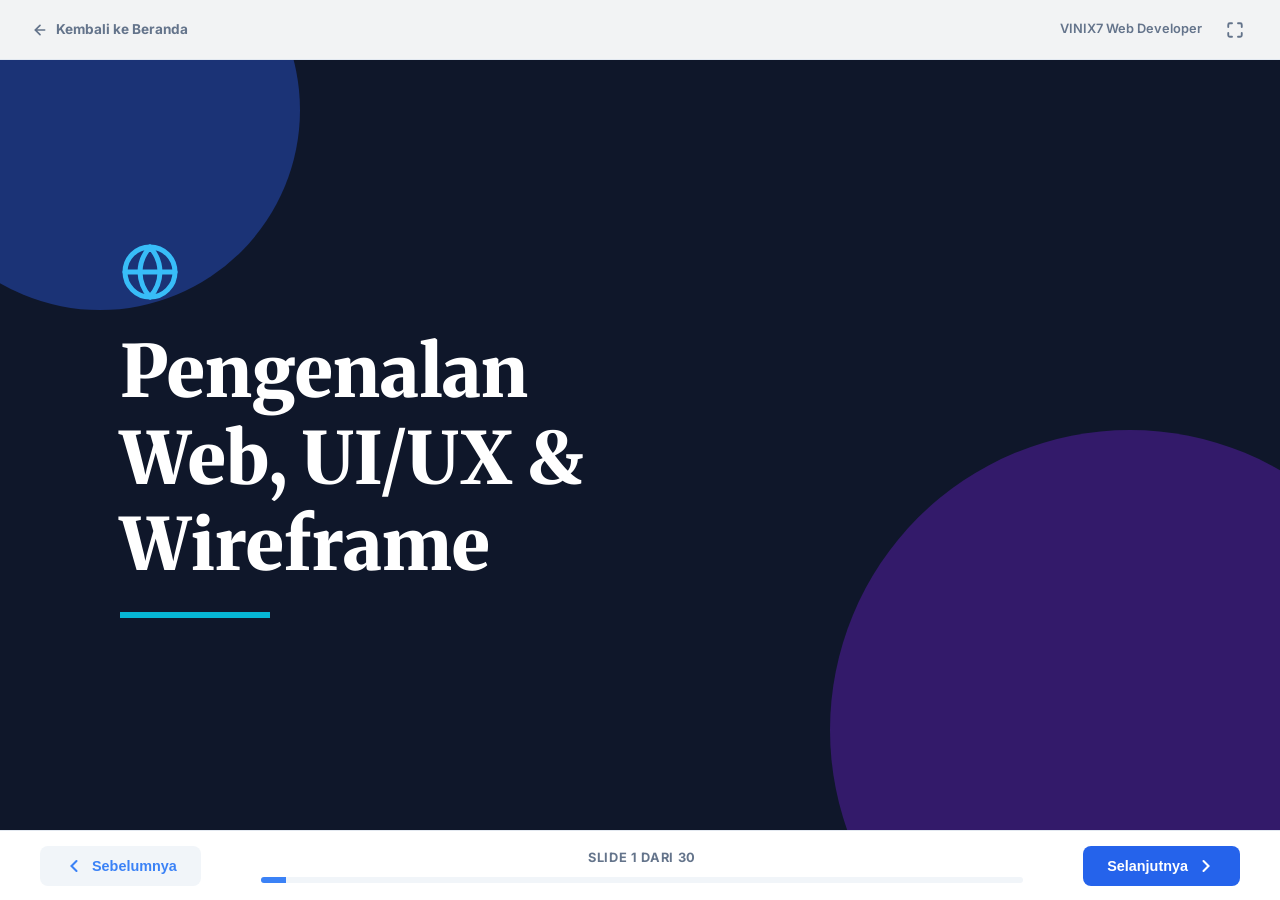
==== materi/pengenalan-web/index.html @ 31366195 "feat: add pengenalan web & ui/ux slides and update ucd styles" ====
<!DOCTYPE html>
<html lang="id">

<head>
  <meta charset="UTF-8" />
  <meta name="viewport" content="width=device-width, initial-scale=1.0" />
  <title>Pengenalan Web, UI/UX & Wireframe | VINIX7</title>
  <link rel="stylesheet" href="../../style.css" />
  <link href="https://fonts.googleapis.com/css2?family=Merriweather:wght@700;900&family=Inter:wght@400;500;600;700&display=swap" rel="stylesheet">
  <style>
    /* ── Slide Viewer Global Reset ── */
    body {
      margin: 0;
      padding: 0;
      overflow: hidden;
      background: #0f172a;
      font-family: 'Inter', sans-serif;
    }

    .slide-viewer {
      display: flex;
      flex-direction: column;
      height: 100vh;
      width: 100vw;
      position: fixed;
      top: 0;
      left: 0;
      z-index: 1000;
      background: #0f172a;
    }

    /* ── Navbar over Slide (Optional) ── */
    .slide-navbar {
      height: 60px;
      display: flex;
      align-items: center;
      padding: 0 32px;
      background: rgba(255, 255, 255, 0.95);
      backdrop-filter: blur(10px);
      border-bottom: 1px solid #e2e8f0;
      justify-content: space-between;
      z-index: 1001;
    }

    .slide-navbar a {
      text-decoration: none;
      font-size: 0.85rem;
      font-weight: 700;
      color: #64748b;
      display: flex;
      align-items: center;
      gap: 8px;
    }

    .slide-navbar a:hover {
      color: #2563eb;
    }

    /* ── Slide Container ── */
    .slide-container {
      flex: 1;
      position: relative;
      overflow: hidden;
      background: #ffffff;
      display: flex;
      align-items: center;
      justify-content: center;
    }

    /* ── Slide Element ── */
    .slide {
      position: absolute;
      top: 0;
      left: 0;
      right: 0;
      bottom: 0;
      width: 100%;
      height: 100%;
      background: #ffffff;
      padding: 60px 80px;
      opacity: 0;
      visibility: hidden;
      transform: translateX(50px);
      transition: all 0.5s cubic-bezier(0.25, 1, 0.5, 1);
      display: flex;
      flex-direction: column;
      justify-content: flex-start;
      overflow-y: auto;
      box-sizing: border-box;
    }

    .slide.active {
      opacity: 1;
      visibility: visible;
      transform: translateX(0);
      z-index: 10;
    }

    /* ── Customizing Scrollbar inside slides ── */
    .slide::-webkit-scrollbar {
      width: 8px;
    }
    .slide::-webkit-scrollbar-track {
      background: transparent;
    }
    .slide::-webkit-scrollbar-thumb {
      background: #cbd5e1;
      border-radius: 99px;
    }

    /* ── Special Slide Types (Cover & Section) ── */
    .slide.cover-slide, .slide.section-slide {
      background: #0f172a; /* Dark navy */
      color: white;
      justify-content: center;
      align-items: center;
      text-align: center;
      overflow: hidden;
    }

    /* Decorative Circles */
    .slide.cover-slide::before, .slide.section-slide::before {
      content: '';
      position: absolute;
      top: -150px;
      left: -100px;
      width: 400px;
      height: 400px;
      background: #1e3a8a;
      border-radius: 50%;
      opacity: 0.8;
      z-index: 0;
    }
    
    .slide.cover-slide::after, .slide.section-slide::after {
      content: '';
      position: absolute;
      bottom: -200px;
      right: -150px;
      width: 600px;
      height: 600px;
      background: #4c1d95;
      border-radius: 50%;
      opacity: 0.6;
      z-index: 0;
    }

    .slide.cover-slide > *, .slide.section-slide > * {
      z-index: 1;
      position: relative;
    }

    /* Typography for Cover */
    .slide.cover-slide h1, .slide.section-slide h2 {
      font-family: 'Merriweather', serif;
      font-size: 4.5rem;
      font-weight: 900;
      margin-bottom: 24px;
      color: white;
      line-height: 1.2;
    }

    .slide.cover-slide .accent-line {
      width: 150px;
      height: 6px;
      background: #06b6d4; /* Teal accent */
      margin: 0 auto 30px auto;
    }

    .slide.cover-slide.left-align {
      text-align: left;
      align-items: flex-start;
      padding-left: 120px;
    }
    
    .slide.cover-slide.left-align .accent-line {
      margin-left: 0;
    }

    .slide.cover-slide p, .slide.section-slide p {
      font-size: 1.5rem;
      color: #cbd5e1;
      max-width: 800px;
      font-weight: 400;
    }

    .slide.section-slide .icon-wrapper {
      font-size: 4rem;
      margin-bottom: 20px;
      color: #38bdf8;
    }

    /* ── Content Slides ── */
    .slide-header {
      display: flex;
      align-items: center;
      gap: 16px;
      margin-bottom: 40px;
      border-bottom: 4px solid #3b82f6;
      padding-bottom: 15px;
      display: inline-flex;
    }

    .slide h2 {
      font-family: 'Merriweather', serif;
      font-size: 2.8rem;
      font-weight: 700;
      color: #1e40af;
      margin: 0;
    }
    
    .slide-badge {
      display: none; /* Hide badge, use header instead */
    }

    .slide .lead-text {
      font-size: 1.3rem;
      color: #334155;
      margin-bottom: 30px;
      line-height: 1.6;
      background: #f8fafc;
      padding: 24px;
      border-radius: 12px;
      border: 1px solid #e2e8f0;
    }

    /* Cards Layout */
    .cards-grid {
      display: grid;
      grid-template-columns: repeat(auto-fit, minmax(280px, 1fr));
      gap: 24px;
      margin-top: 20px;
    }

    .content-card {
      background: #f1f5f9;
      padding: 24px;
      border-radius: 16px;
      border: 1px solid #e2e8f0;
      text-align: center;
    }

    .content-card h3 {
      font-family: 'Merriweather', serif;
      color: #1e3a8a;
      font-size: 1.4rem;
      margin-bottom: 12px;
      margin-top: 16px;
    }

    .content-card p {
      color: #475569;
      font-size: 1.05rem;
      line-height: 1.5;
    }

    .icon-large {
      font-size: 2.5rem;
    }

    /* Standard Lists */
    .slide-list {
      list-style: none;
      display: flex;
      flex-direction: column;
      gap: 20px;
      padding-left: 0;
    }

    .slide-list li {
      position: relative;
      padding-left: 40px;
      font-size: 1.2rem;
      color: #334155;
      line-height: 1.6;
    }

    .slide-list li::before {
      content: '●';
      position: absolute;
      left: 0;
      top: 2px;
      color: #3b82f6;
      font-size: 1.2rem;
    }

    .slide-list li strong {
      color: #1e3a8a;
      font-weight: 700;
    }

    .slide-table {
      width: 100%;
      border-collapse: separate;
      border-spacing: 0;
      margin-top: 20px;
      font-size: 1.1rem;
      border-radius: 12px;
      overflow: hidden;
      border: 1px solid #e2e8f0;
    }

    .slide-table th {
      background: #f8fafc;
      color: #1e40af;
      padding: 16px 20px;
      text-align: left;
      border-bottom: 2px solid #e2e8f0;
    }

    .slide-table td {
      padding: 16px 20px;
      border-bottom: 1px solid #e2e8f0;
      color: #475569;
      background: white;
    }

    /* ── Bottom Controls ── */
    .slide-controls {
      height: 70px;
      background: white;
      border-top: 1px solid #e2e8f0;
      display: flex;
      align-items: center;
      justify-content: space-between;
      padding: 0 40px;
      z-index: 1001;
    }

    .btn-nav {
      background: #2563eb;
      color: white;
      border: none;
      border-radius: 8px;
      padding: 10px 24px;
      font-weight: 700;
      font-size: 0.9rem;
      cursor: pointer;
      display: flex;
      align-items: center;
      gap: 8px;
      transition: all 0.2s;
    }

    .btn-nav:hover:not(:disabled) {
      background: #1d4ed8;
      transform: translateY(-2px);
    }

    .btn-nav:disabled {
      background: #cbd5e1;
      cursor: not-allowed;
      transform: none;
    }

    .btn-nav.secondary {
      background: #f1f5f9;
      color: #3b82f6;
    }

    .btn-nav.secondary:hover:not(:disabled) {
      background: #e2e8f0;
    }

    .slide-progress-wrapper {
      flex: 1;
      margin: 0 60px;
      text-align: center;
    }

    .slide-progress-text {
      font-size: 0.8rem;
      font-weight: 700;
      color: #64748b;
      margin-bottom: 8px;
      letter-spacing: 0.05em;
      text-transform: uppercase;
    }

    .slide-progress-bar {
      height: 6px;
      background: #f1f5f9;
      border-radius: 99px;
      overflow: hidden;
    }

    .slide-progress-fill {
      height: 100%;
      background: #3b82f6;
      width: 0%;
      transition: width 0.4s ease;
    }

    /* ── Responsive ── */
    @media (max-width: 1024px) {
      .slide { padding: 40px; }
      .slide.cover-slide h1 { font-size: 3.5rem; }
      .slide h2 { font-size: 2.2rem; }
    }

    @media (max-width: 768px) {
      .slide-controls { padding: 0 20px; }
      .btn-nav span { display: none; }
      .slide { padding: 30px 20px; }
      .slide.cover-slide.left-align { padding-left: 30px; }
    }
  </style>
</head>

<body>

  <div class="slide-viewer">

    <div class="slide-navbar">
      <a href="../../index.html">
        <svg width="16" height="16" viewBox="0 0 24 24" fill="none" stroke="currentColor" stroke-width="2.5"
          stroke-linecap="round">
          <path d="M19 12H5M12 19l-7-7 7-7" />
        </svg>
        Kembali ke Beranda
      </a>
      <div style="display: flex; align-items: center; gap: 20px;">
        <div style="font-size: 0.8rem; color: #64748b; font-weight: 600;">VINIX7 Web Developer</div>
        <button id="btn-fullscreen"
          style="background: none; border: none; cursor: pointer; color: #64748b; display: flex; align-items: center; justify-content: center; padding: 4px; border-radius: 4px; transition: background 0.2s, color 0.2s;"
          title="Toggle Fullscreen (Tekan F)"
          onmouseover="this.style.background='#f1f5f9'; this.style.color='#2563eb'"
          onmouseout="this.style.background='none'; this.style.color='#64748b'">
          <svg width="18" height="18" viewBox="0 0 24 24" fill="none" stroke="currentColor" stroke-width="2.5"
            stroke-linecap="round" stroke-linejoin="round">
            <path d="M8 3H5a2 2 0 0 0-2 2v3m18 0V5a2 2 0 0 0-2-2h-3m0 18h3a2 2 0 0 0 2-2v-3M3 16v3a2 2 0 0 0 2 2h3" />
          </svg>
        </button>
      </div>
    </div>

    <div class="slide-container" id="slide-container">

      <!-- SLIDE 1: COVER -->
      <div class="slide cover-slide left-align" id="slide-1">
        <div class="icon-wrapper" style="text-align: left; margin-bottom: 20px;">
          <svg width="60" height="60" viewBox="0 0 24 24" fill="none" stroke="#38bdf8" stroke-width="2" stroke-linecap="round" stroke-linejoin="round"><circle cx="12" cy="12" r="10"></circle><line x1="2" y1="12" x2="22" y2="12"></line><path d="M12 2a15.3 15.3 0 0 1 4 10 15.3 15.3 0 0 1-4 10 15.3 15.3 0 0 1-4-10 15.3 15.3 0 0 1 4-10z"></path></svg>
        </div>
        <h1>Pengenalan<br>Web, UI/UX &<br>Wireframe</h1>
        <div class="accent-line"></div>
      </div>
      
      <div class="slide" id="slide-2">
        <div class="slide-header">
          <span style="font-size: 2.5rem;">📋</span>
          <h2>Daftar Isi</h2>
        </div>
        <div class="cards-grid">
          <div class="content-card" style="display: flex; align-items: center; text-align: left; gap: 20px;">
             <div style="background: #2563eb; color: white; padding: 15px 20px; border-radius: 8px; font-weight: bold; font-size: 1.2rem;">01</div>
             <p style="margin: 0; font-weight: 600;">Pengenalan World Wide Web</p>
          </div>
          <div class="content-card" style="display: flex; align-items: center; text-align: left; gap: 20px;">
             <div style="background: #8b5cf6; color: white; padding: 15px 20px; border-radius: 8px; font-weight: bold; font-size: 1.2rem;">02</div>
             <p style="margin: 0; font-weight: 600;">Bagaimana Internet Bekerja</p>
          </div>
          <div class="content-card" style="display: flex; align-items: center; text-align: left; gap: 20px;">
             <div style="background: #06b6d4; color: white; padding: 15px 20px; border-radius: 8px; font-weight: bold; font-size: 1.2rem;">03</div>
             <p style="margin: 0; font-weight: 600;">Teknologi Web (HTML, CSS, JS)</p>
          </div>
          <div class="content-card" style="display: flex; align-items: center; text-align: left; gap: 20px;">
             <div style="background: #10b981; color: white; padding: 15px 20px; border-radius: 8px; font-weight: bold; font-size: 1.2rem;">04</div>
             <p style="margin: 0; font-weight: 600;">Pengenalan UI/UX Design</p>
          </div>
        </div>
      </div>

      <div class="slide section-slide" id="slide-3">
        <div class="icon-wrapper">
          <svg width="80" height="80" viewBox="0 0 24 24" fill="none" stroke="#38bdf8" stroke-width="2" stroke-linecap="round" stroke-linejoin="round"><circle cx="12" cy="12" r="10"></circle><line x1="2" y1="12" x2="22" y2="12"></line><path d="M12 2a15.3 15.3 0 0 1 4 10 15.3 15.3 0 0 1-4 10 15.3 15.3 0 0 1-4-10 15.3 15.3 0 0 1 4-10z"></path></svg>
        </div>
        <h2>BAGIAN 1</h2>
        <p>Pengenalan World Wide Web</p>
      </div>

      <div class="slide" id="slide-4">
        <div class="slide-header">
          <span style="font-size: 2.5rem; color: #0ea5e9;">🌐</span>
          <h2>Apa itu World Wide Web?</h2>
        </div>
        <p class="lead-text">World Wide Web (WWW) adalah sistem informasi di internet yang memungkinkan dokumen dan sumber daya terhubung satu sama lain melalui hyperlink dan dapat diakses melalui browser.</p>
        
        <div class="cards-grid">
          <div class="content-card">
            <div class="icon-large">📅</div>
            <h3>Ditemukan</h3>
            <p>Tim Berners-Lee, 1989 di CERN, Swiss</p>
          </div>
          <div class="content-card">
            <div class="icon-large">🔗</div>
            <h3>Hyperlink</h3>
            <p>Menghubungkan dokumen melalui URL</p>
          </div>
          <div class="content-card">
            <div class="icon-large">🌍</div>
            <h3>Global</h3>
            <p>Lebih dari 1.9 miliar website aktif</p>
          </div>
          <div class="content-card">
            <div class="icon-large">📱</div>
            <h3>Multi-Device</h3>
            <p>PC, Tablet, HP, SmartTV, dll</p>
          </div>
        </div>
      </div>

      <div class="slide" id="slide-5">
        <div class="slide-header">
          <span style="font-size: 2.5rem; color: #64748b;">🔄</span>
          <h2>Internet vs World Wide Web</h2>
        </div>
        <table class="slide-table" style="margin-top: 30px;">
          <tr>
            <th style="font-size: 1.4rem; text-align: center;">🌐 INTERNET</th>
            <th style="font-size: 1.4rem; text-align: center; color: #8b5cf6;">🕸️ WORLD WIDE WEB</th>
          </tr>
          <tr>
            <td>Infrastruktur global jaringan komputer yang saling terhubung</td>
            <td>Layanan yang berjalan di atas internet menggunakan HTTP/HTTPS</td>
          </tr>
          <tr>
            <td>Jaringan fisik (kabel, router)</td>
            <td>Dokumen HTML/Website</td>
          </tr>
          <tr>
            <td>Protokol TCP/IP</td>
            <td>Protokol HTTP/HTTPS</td>
          </tr>
          <tr>
            <td>Email, FTP, VoIP</td>
            <td>Browser sebagai klien</td>
          </tr>
          <tr>
            <td>Infrastruktur lebih luas</td>
            <td>Bagian dari internet</td>
          </tr>
        </table>
      </div>

      <div class="slide section-slide" id="slide-6">
        <div class="icon-wrapper">💻</div>
        <h2>BAGIAN 2</h2>
        <p>Teknologi Dasar Web: HTML, CSS & JavaScript</p>
      </div>

      <div class="slide" id="slide-7">
        <div class="slide-header">
          <span style="font-size: 2.5rem;">🏷️</span>
          <h2 style="color: #f59e0b;">HTML — HyperText Markup Language</h2>
        </div>
        <p class="lead-text">HTML adalah bahasa markup standar untuk membuat struktur halaman web. Setiap elemen didefinisikan menggunakan tag.</p>
        
        <div style="display: flex; gap: 30px; margin-top: 20px;">
          <div style="flex: 1; background: #1e293b; color: #e2e8f0; padding: 24px; border-radius: 12px; font-family: monospace; font-size: 1.1rem; line-height: 1.6;">
            &lt;!DOCTYPE html&gt;<br>
            &lt;html lang='id'&gt;<br>
            &nbsp;&nbsp;&lt;head&gt;<br>
            &nbsp;&nbsp;&nbsp;&nbsp;&lt;title&gt;Halaman Pertama&lt;/title&gt;<br>
            &nbsp;&nbsp;&lt;/head&gt;<br>
            &nbsp;&nbsp;&lt;body&gt;<br>
            &nbsp;&nbsp;&nbsp;&nbsp;&lt;h1&gt;Halo Dunia!&lt;/h1&gt;<br>
            &nbsp;&nbsp;&nbsp;&nbsp;&lt;p&gt;Ini paragraf pertama.&lt;/p&gt;<br>
            &nbsp;&nbsp;&lt;/body&gt;<br>
            &lt;/html&gt;
          </div>
          <div style="flex: 1; display: flex; flex-direction: column; gap: 15px;">
            <div style="background: #fef3c7; padding: 16px; border-radius: 8px;"><strong>&lt;html&gt;</strong>: Root element</div>
            <div style="background: #fef3c7; padding: 16px; border-radius: 8px;"><strong>&lt;head&gt;</strong>: Metadata halaman</div>
            <div style="background: #fef3c7; padding: 16px; border-radius: 8px;"><strong>&lt;body&gt;</strong>: Konten yang tampil</div>
            <div style="background: #fef3c7; padding: 16px; border-radius: 8px;"><strong>&lt;h1&gt;-&lt;h6&gt;</strong>: Heading / Judul</div>
          </div>
        </div>
      </div>
      
      <div class="slide section-slide" id="slide-8">
        <div class="icon-wrapper">🎨</div>
        <h2>BAGIAN 3</h2>
        <p>Pengenalan UI/UX Design</p>
      </div>

      <div class="slide" id="slide-9">
        <div class="slide-header">
          <span style="font-size: 2.5rem;">🖥️</span>
          <h2>Apa itu UI (User Interface)?</h2>
        </div>
        <p class="lead-text">User Interface (UI) adalah semua elemen visual yang terlihat dan digunakan oleh pengguna untuk berinteraksi dengan produk digital.</p>
        
        <div class="cards-grid">
          <div class="content-card">
            <div class="icon-large">🔘</div>
            <h3>Tombol (Button)</h3>
            <p>CTA, Submit, Cancel</p>
          </div>
          <div class="content-card">
            <div class="icon-large">📝</div>
            <h3>Form Input</h3>
            <p>Text field, dropdown, checkbox</p>
          </div>
          <div class="content-card">
            <div class="icon-large">🎨</div>
            <h3>Warna (Color)</h3>
            <p>Palet warna brand</p>
          </div>
          <div class="content-card">
            <div class="icon-large">🔤</div>
            <h3>Tipografi</h3>
            <p>Font, ukuran, style</p>
          </div>
          <div class="content-card">
            <div class="icon-large">📐</div>
            <h3>Layout & Grid</h3>
            <p>Susunan elemen di layar</p>
          </div>
          <div class="content-card">
            <div class="icon-large">🖼️</div>
            <h3>Ikon & Gambar</h3>
            <p>Visual elemen pendukung</p>
          </div>
        </div>
      </div>

      <div class="slide" id="slide-10">
        <div class="slide-header">
          <span style="font-size: 2.5rem; color: #8b5cf6;">👤</span>
          <h2 style="color: #6d28d9;">Apa itu UX (User Experience)?</h2>
        </div>
        <p class="lead-text">User Experience (UX) adalah keseluruhan pengalaman yang dirasakan pengguna saat berinteraksi dengan produk — mencakup kemudahan, kenyamanan, kepuasan, dan efisiensi.</p>
        
        <div class="cards-grid">
          <div class="content-card">
            <div class="icon-large">💡</div>
            <h3>Useful</h3>
            <p>(Berguna)</p>
          </div>
          <div class="content-card">
            <div class="icon-large">🎯</div>
            <h3>Usable</h3>
            <p>(Mudah digunakan)</p>
          </div>
          <div class="content-card">
            <div class="icon-large">😊</div>
            <h3>Desirable</h3>
            <p>(Menyenangkan)</p>
          </div>
          <div class="content-card">
            <div class="icon-large">🔍</div>
            <h3>Findable</h3>
            <p>(Mudah ditemukan)</p>
          </div>
          <div class="content-card">
            <div class="icon-large">♿</div>
            <h3>Accessible</h3>
            <p>(Dapat diakses)</p>
          </div>
          <div class="content-card">
            <div class="icon-large">🔒</div>
            <h3>Credible</h3>
            <p>(Terpercaya)</p>
          </div>
        </div>
      </div>

      <div class="slide" id="slide-11">
        <div class="slide-header">
          <span style="font-size: 2.5rem;">⚖️</span>
          <h2>Perbedaan UI dan UX</h2>
        </div>
        <div style="background: #f8fafc; border-left: 4px solid #f59e0b; padding: 20px; border-radius: 8px; margin-bottom: 30px; font-size: 1.2rem; font-weight: bold; color: #334155;">
          💡 UI = CARA PRODUK TERLIHAT &nbsp; | &nbsp; UX = CARA PRODUK TERASA DAN BEKERJA
        </div>
        <table class="slide-table">
          <tr>
            <th style="font-size: 1.4rem;">🖥️ UI Design</th>
            <th style="font-size: 1.4rem; color: #6d28d9;">👤 UX Design</th>
          </tr>
          <tr>
            <td>Fokus pada tampilan visual</td>
            <td>Fokus pada pengalaman user</td>
          </tr>
          <tr>
            <td>Warna, tipografi, ikon</td>
            <td>Alur & navigasi produk</td>
          </tr>
          <tr>
            <td>Layout & komposisi</td>
            <td>Penelitian pengguna</td>
          </tr>
          <tr>
            <td>Konsistensi visual & Estetika</td>
            <td>Pemecahan masalah & Kepuasan</td>
          </tr>
          <tr>
            <td><strong>Output:</strong> Mockup / Prototype Visual Final</td>
            <td><strong>Output:</strong> Wireframe / User Flow / Journey Map</td>
          </tr>
        </table>
      </div>
      
      <div class="slide section-slide" id="slide-12">
        <div class="icon-wrapper">📐</div>
        <h2>BAGIAN 4</h2>
        <p>Wireframe & Prototyping</p>
      </div>

      <div class="slide" id="slide-13">
        <div class="slide-header">
          <span style="font-size: 2.5rem; color: #8b5cf6;">📐</span>
          <h2 style="color: #6d28d9;">Apa itu Wireframe?</h2>
        </div>
        <p class="lead-text">Wireframe adalah sketsa/rancangan kasar struktur halaman web atau aplikasi yang menunjukkan tata letak elemen tanpa detail visual seperti warna, font, atau gambar nyata.</p>
        <ul class="slide-list" style="margin-top: 30px;">
          <li>Hanya bentuk & layout, bukan visual final</li>
          <li>Kotak mewakili gambar, teks sebagai placeholder</li>
          <li>Menentukan hierarki konten halaman</li>
          <li>Cepat dibuat, mudah direvisi</li>
          <li>Alat komunikasi tim (desainer, developer, klien)</li>
        </ul>
      </div>

      
      <div class="slide" id="slide-14">
        <div class="slide-header">
          <span style="font-size: 2.5rem; color: #8b5cf6;">🖥️</span>
          <h2 style="color: #1e40af;">📊  Jenis-Jenis Wireframe</h2>
        </div>
        <p class="lead-text">Low-Fidelity</p>
        <ul class="slide-list" style="margin-top: 30px;">
          <li>(Lo-Fi)</li>
          <li>Sketsa tangan atau digital sederhana</li>
          <li>Tanpa detail visual</li>
          <li>Sangat cepat dibuat</li>
          <li>Untuk ide awal & brainstorm</li>
          <li>Untuk: Tahap awal / ideasi</li>
          <li>Mid-Fidelity</li>
          <li>(Mid-Fi)</li>
          <li>Digital, lebih terstruktur</li>
          <li>Grid & spacing mulai jelas</li>
          <li>Placeholder teks & gambar</li>
          <li>Navigasi & flow mulai detail</li>
          <li>Untuk: Presentasi & feedback</li>
          <li>High-Fidelity</li>
          <li>(Hi-Fi)</li>
          <li>Mendekati desain final</li>
          <li>Warna, font, ikon nyata</li>
          <li>Interaktif (clickable)</li>
          <li>Dasar handoff ke developer</li>
          <li>Untuk: Prototype & testing</li>
        </ul>
      </div>
        

      <div class="slide" id="slide-15">
        <div class="slide-header">
          <span style="font-size: 2.5rem; color: #8b5cf6;">☰</span>
          <h2 style="color: #1e40af;">🧩  Elemen-Elemen dalam Wireframe</h2>
        </div>
        <p class="lead-text">[ ]</p>
        <ul class="slide-list" style="margin-top: 30px;">
          <li>Navigation Bar</li>
          <li>Menu utama, logo, dan CTA header</li>
          <li>[ ▬▬▬ ]</li>
          <li>Hero Section</li>
          <li>Banner utama dengan headline & tombol</li>
          <li>Image Placeholder</li>
          <li>Kotak dengan 'X' diagonal</li>
          <li>═══</li>
          <li>Text Block</li>
          <li>Garis horizontal sebagai placeholder teks</li>
          <li>[ Button ]</li>
          <li>Call-to-Action</li>
          <li>Tombol aksi utama pengguna</li>
          <li>Hamburger Menu</li>
          <li>Menu mobile/collapse</li>
          <li>[ ▼ ]</li>
          <li>Dropdown</li>
          <li>Pilihan yang dapat diperluas</li>
          <li>[ Form ]</li>
          <li>Input Field</li>
          <li>Kotak isian untuk user input</li>
          <li>═══════</li>
          <li>Footer</li>
          <li>Area bawah dengan info & link</li>
        </ul>
      </div>
        

      <div class="slide" id="slide-16">
        <div class="slide-header">
          <span style="font-size: 2.5rem; color: #8b5cf6;">📱</span>
          <h2 style="color: #1e40af;">🔗  Prototyping</h2>
        </div>
        <p class="lead-text">Prototype adalah simulasi interaktif produk yang memungkinkan pengguna 'merasakan' cara kerja produk sebelum dikembangkan. Prototype dibuat dari wireframe yang dihubungkan satu sama lain.</p>
        <ul class="slide-list" style="margin-top: 30px;">
          <li>Paper Prototype</li>
          <li>Sketsa kertas dihubungkan</li>
          <li>dengan tangan. Cepat & murah.</li>
          <li>Digital Lo-Fi</li>
          <li>Wireframe digital</li>
          <li>dengan link antar halaman.</li>
          <li>Interactive Hi-Fi</li>
          <li>Desain final interaktif</li>
          <li>mendekati produk nyata.</li>
          <li>✅  Manfaat Prototyping:</li>
          <li>• Validasi ide sebelum coding</li>
          <li>• Hemat waktu & biaya development</li>
          <li>• Mudah mendapat feedback user</li>
          <li>• Iterasi cepat tanpa kode</li>
        </ul>
      </div>
        

      <div class="slide" id="slide-17">
        <div class="slide-header">
          <span style="font-size: 2.5rem; color: #8b5cf6;">✏️</span>
          <h2 style="color: #1e40af;">🛠️  Tools Wireframe & Prototyping</h2>
        </div>
        <p class="lead-text">Figma</p>
        <ul class="slide-list" style="margin-top: 30px;">
          <li>Free & Pro</li>
          <li>Kolaborasi real-time, paling populer saat ini</li>
          <li>Adobe XD</li>
          <li>Berbayar</li>
          <li>Terintegrasi dengan ekosistem Adobe</li>
          <li>Sketch</li>
          <li>Mac Only</li>
          <li>Standar industri untuk desainer Mac</li>
          <li>Balsamiq</li>
          <li>Lo-Fi Khusus</li>
          <li>Khusus wireframe cepat gaya sketsa</li>
          <li>InVision</li>
          <li>Prototype</li>
          <li>Platform prototyping & kolaborasi tim</li>
          <li>Marvel App</li>
          <li>Mudah</li>
          <li>Cocok untuk pemula, gratis tersedia</li>
          <li>Miro</li>
          <li>Whiteboard</li>
          <li>Mind mapping & low-fi wireframe</li>
          <li>Pencil + Kertas</li>
          <li>Manual</li>
          <li>Paling cepat untuk ide awal</li>
        </ul>
      </div>
        

      <div class="slide" id="slide-18">
        <div class="slide-header">
          <span style="font-size: 2.5rem; color: #8b5cf6;">🚀</span>
          <h2 style="color: #1e40af;">🔄  Alur Proses Desain UI/UX</h2>
        </div>
        <p class="lead-text">1. Research</p>
        <ul class="slide-list" style="margin-top: 30px;">
          <li>User interview, survei, kompetitor analysis</li>
          <li>2. Define</li>
          <li>Problem statement, user persona, user journey</li>
          <li>3. Information Architecture</li>
          <li>Sitemap, user flow, navigasi</li>
          <li>4. Wireframe</li>
          <li>Lo-fi sketsa struktur tiap halaman</li>
          <li>5. Visual Design</li>
          <li>UI Design dengan warna, tipografi, aset</li>
          <li>6. Prototype</li>
          <li>Interaktif, siap untuk testing</li>
          <li>7. User Testing</li>
          <li>Usability testing, feedback, iterasi</li>
          <li>8. Handoff</li>
          <li>Desain final ke tim developer</li>
        </ul>
      </div>
        

      <div class="slide" id="slide-19">
        <div class="slide-header">
          <span style="font-size: 2.5rem; color: #8b5cf6;">💡</span>
          <h2 style="color: #1e40af;">🗺️  Sitemap - Peta Struktur Website</h2>
        </div>
        <p class="lead-text">Sitemap adalah diagram hierarki yang menunjukkan semua halaman dalam website dan bagaimana mereka saling terhubung satu sama lain.</p>
        <ul class="slide-list" style="margin-top: 30px;">
          <li>🏠 HOME</li>
          <li>📖 Tentang</li>
          <li>🛍️ Produk</li>
          <li>📬 Kontak</li>
          <li>📰 Blog</li>
          <li>Kategori A</li>
          <li>Kategori B</li>
          <li>Detail Produk</li>
          <li>💡  Sitemap dibuat sebelum wireframe agar tim memiliki gambaran lengkap struktur website yang akan dibangun.</li>
        </ul>
      </div>
        

      <div class="slide" id="slide-20">
        <div class="slide-header">
          <span style="font-size: 2.5rem; color: #8b5cf6;">→</span>
          <h2 style="color: #1e40af;">🔀  User Flow - Alur Pengguna</h2>
        </div>
        <p class="lead-text">User Flow adalah diagram yang menggambarkan langkah-langkah yang dilalui pengguna untuk menyelesaikan tugas tertentu dalam aplikasi/website.</p>
        <ul class="slide-list" style="margin-top: 30px;">
          <li>Contoh User Flow: Proses Login</li>
          <li>Mulai</li>
          <li>Buka</li>
          <li>Halaman Login</li>
          <li>Isi Email</li>
          <li>& Password</li>
          <li>Valid?</li>
          <li>Masuk ke</li>
          <li>Dashboard</li>
          <li>Selesai</li>
          <li>❌ Tampilkan</li>
          <li>Pesan Error</li>
          <li>Tidak</li>
          <li>Simbol:  ○ = Mulai/Selesai   □ = Proses   ◇ = Keputusan   → = Alur</li>
        </ul>
      </div>
        

      <div class="slide" id="slide-21">
        <div class="slide-header">
          <span style="font-size: 2.5rem; color: #8b5cf6;">💡</span>
          <h2 style="color: #1e40af;">📱  Responsive Design</h2>
        </div>
        <p class="lead-text">Responsive Design adalah pendekatan desain web yang memastikan tampilan dan fungsionalitas beradaptasi secara optimal di berbagai ukuran layar dan perangkat.</p>
        <ul class="slide-list" style="margin-top: 30px;">
          <li>Desktop</li>
          <li>1280px+</li>
          <li>Tablet</li>
          <li>768px</li>
          <li>Mobile</li>
          <li>375px</li>
          <li>Breakpoints CSS</li>
          <li>< 576px</li>
          <li>XS Mobile</li>
          <li>576–768px</li>
          <li>SM Mobile</li>
          <li>768–992px</li>
          <li>MD Tablet</li>
          <li>992–1200px</li>
          <li>LG Desktop</li>
          <li>> 1200px</li>
          <li>XL Wide</li>
          <li>📌  Konsep Mobile First: Desain untuk mobile terlebih dahulu, kemudian scale up ke tablet dan desktop.</li>
        </ul>
      </div>
        

      <div class="slide" id="slide-22">
        <div class="slide-header">
          <span style="font-size: 2.5rem; color: #8b5cf6;">🔧</span>
          <h2 style="color: #1e40af;">♿  Aksesibilitas (Accessibility) dalam Web Design</h2>
        </div>
        <p class="lead-text">Web Accessibility (a11y) memastikan website dapat digunakan oleh semua orang, termasuk penyandang disabilitas visual, motorik, kognitif, maupun pendengaran.</p>
        <ul class="slide-list" style="margin-top: 30px;">
          <li>Perceivable</li>
          <li>Konten dapat dilihat/didengar semua user — alt text untuk gambar, caption video</li>
          <li>Operable</li>
          <li>Semua fungsi bisa diakses dengan keyboard, bukan hanya mouse</li>
          <li>Understandable</li>
          <li>Konten & UI mudah dipahami — bahasa jelas, instruksi konsisten</li>
          <li>Robust</li>
          <li>Kompatibel dengan berbagai browser & assistive technology (screen reader)</li>
          <li>Standar global: WCAG 2.1 (Web Content Accessibility Guidelines) — Level A, AA, AAA</li>
        </ul>
      </div>
        

      <div class="slide" id="slide-23">
        <div class="slide-header">
          <span style="font-size: 2.5rem; color: #8b5cf6;">💡</span>
          <h2 style="color: #1e40af;">🛠️  Tools Populer untuk Web & UI/UX Design</h2>
        </div>
        <p class="lead-text">Design & Prototyping</p>
        <ul class="slide-list" style="margin-top: 30px;">
          <li>Figma</li>
          <li>Adobe XD</li>
          <li>Sketch</li>
          <li>InVision</li>
          <li>Frontend Development</li>
          <li>VS Code</li>
          <li>Chrome DevTools</li>
          <li>GitHub</li>
          <li>CodePen</li>
          <li>Collaboration</li>
          <li>Miro</li>
          <li>Notion</li>
          <li>Trello</li>
          <li>Slack</li>
          <li>Testing & Analytics</li>
          <li>Google Analytics</li>
          <li>Hotjar</li>
          <li>Maze</li>
          <li>UserTesting</li>
        </ul>
      </div>
        

      <div class="slide" id="slide-24">
        <div class="slide-header">
          <span style="font-size: 2.5rem; color: #8b5cf6;">💡</span>
          <h2 style="color: #1e40af;">✅  Best Practices UI/UX Design</h2>
        </div>
        <p class="lead-text">Selalu mulai dengan riset — siapa user, apa kebutuhan mereka, dan apa pain point-nya.</p>
        <ul class="slide-list" style="margin-top: 30px;">
          <li>Kenali Pengguna Anda</li>
          <li>Keep It Simple (KISS)</li>
          <li>Hindari elemen yang tidak perlu. Setiap elemen harus memiliki tujuan yang jelas.</li>
          <li>Konsistensi adalah Kunci</li>
          <li>Gunakan pola yang sama untuk komponen serupa agar user tidak perlu belajar ulang.</li>
          <li>Feedback yang Jelas</li>
          <li>Selalu beri tahu user apa yang sedang terjadi — loading, error, sukses.</li>
          <li>Mobile First</li>
          <li>Desain untuk layar terkecil terlebih dahulu, kemudian scale ke layar lebih besar.</li>
          <li>Test & Iterate</li>
          <li>Desain bagus lahir dari banyak iterasi. Uji dengan user nyata, perbaiki, ulangi.</li>
        </ul>
      </div>
        

      <div class="slide" id="slide-25">
        <div class="slide-header">
          <span style="font-size: 2.5rem; color: #8b5cf6;">💡</span>
          <h2 style="color: #1e40af;">💼  Peluang Karir di Bidang Web & UI/UX</h2>
        </div>
        <p class="lead-text">🎨  UI Designer</p>
        <ul class="slide-list" style="margin-top: 30px;">
          <li>💡 Figma, Adobe XD, Desain Grafis, Tipografi</li>
          <li>💰 Rp 5–15 juta/bln</li>
          <li>👤  UX Designer</li>
          <li>💡 User Research, Wireframing, Prototyping</li>
          <li>💰 Rp 6–18 juta/bln</li>
          <li>💻  Frontend Developer</li>
          <li>💡 HTML, CSS, JavaScript, React/Vue</li>
          <li>💰 Rp 6–20 juta/bln</li>
          <li>🔗  Fullstack Developer</li>
          <li>💡 Frontend + Backend + Database</li>
          <li>💰 Rp 10–30 juta/bln</li>
          <li>🔬  UX Researcher</li>
          <li>💡 Riset Kualitatif, Statistik, Analitik</li>
          <li>💰 Rp 7–20 juta/bln</li>
          <li>🚀  Product Designer</li>
          <li>💡 UI + UX + Strategy + Data</li>
          <li>💰 Rp 12–35 juta/bln</li>
        </ul>
      </div>
        

      <div class="slide" id="slide-26">
        <div class="slide-header">
          <span style="font-size: 2.5rem; color: #8b5cf6;">💡</span>
          <h2 style="color: #1e40af;">📌  Ringkasan Materi</h2>
        </div>
        <p class="lead-text">Sistem dokumen terhubung via HTTP. Internet ≠ Web. Komponen: Frontend, Backend, Database, Domain, Hosting.</p>
        <ul class="slide-list" style="margin-top: 30px;">
          <li>🌐  World Wide Web</li>
          <li>💻  Teknologi Web</li>
          <li>HTML = Struktur, CSS = Tampilan, JavaScript = Interaksi. Ketiganya wajib untuk web modern.</li>
          <li>🖥️  UI Design</li>
          <li>Visual & estetika produk — warna, tipografi, layout, ikon, tombol. Prinsip: konsistensi, hierarki, kontras.</li>
          <li>👤  UX Design</li>
          <li>Pengalaman pengguna — riset, persona, flow, kemudahan pakai. Beda UI: CARA TERLIHAT vs CARA TERASA.</li>
          <li>📐  Wireframe</li>
          <li>Sketsa struktur halaman tanpa visual final. Lo-Fi → Mid-Fi → Hi-Fi. Tools: Figma, Balsamiq, Sketch.</li>
          <li>🔗  Prototype</li>
          <li>Simulasi interaktif produk. Alat validasi sebelum development. User Testing untuk iterasi produk.</li>
        </ul>
      </div>
        

      <div class="slide" id="slide-27">
        <div class="slide-header">
          <span style="font-size: 2.5rem; color: #8b5cf6;">💡</span>
          <h2 style="color: #1e40af;">❓  Kuis & Latihan</h2>
        </div>
        <p class="lead-text">3. Apa yang dimaksud dengan User Persona dan mengapa penting?</p>
        <ul class="slide-list" style="margin-top: 30px;">
          <li>Diskusi</li>
          <li>1. Apa perbedaan utama antara Internet dan World Wide Web?</li>
          <li>Tertulis</li>
          <li>2. Sebutkan 3 fungsi berbeda HTML, CSS, dan JavaScript!</li>
          <li>Diskusi</li>
          <li>Tertulis</li>
          <li>4. Jelaskan perbedaan UI dan UX dengan analogi sehari-hari!</li>
          <li>Praktik</li>
          <li>5. Buatlah wireframe sederhana homepage toko online di kertas!</li>
        </ul>
      </div>
        

      <div class="slide" id="slide-28">
        <div class="slide-header">
          <span style="font-size: 2.5rem; color: #8b5cf6;">💡</span>
          <h2 style="color: #1e40af;">📚  Referensi & Sumber Belajar</h2>
        </div>
        <p class="lead-text">📖 Dokumentasi Resmi</p>
        <ul class="slide-list" style="margin-top: 30px;">
          <li>developer.mozilla.org (MDN Web Docs)</li>
          <li>web.dev (Google)</li>
          <li>figma.com/resources</li>
          <li>🎓 Platform Belajar</li>
          <li>freecodecamp.org</li>
          <li>theodinproject.com</li>
          <li>uxplanet.org</li>
          <li>interaction-design.org</li>
          <li>📱 Inspirasi Desain</li>
          <li>dribbble.com</li>
          <li>behance.net</li>
          <li>mobbin.com</li>
          <li>awwwards.com</li>
          <li>📺 YouTube</li>
          <li>Traversy Media</li>
          <li>Kevin Powell (CSS)</li>
          <li>DesignCourse</li>
          <li>Google UX Design</li>
        </ul>
      </div>
        

      <div class="slide" id="slide-29">
        <div class="slide-header">
          <span style="font-size: 2.5rem; color: #8b5cf6;">🚀</span>
          <h2 style="color: #1e40af;">Selamat Belajar!</h2>
        </div>
        <p class="lead-text">Web & UI/UX Design</p>
        <ul class="slide-list" style="margin-top: 30px;">
          <li>"Design is not just what it looks like and feels like.</li>
          <li>Design is how it works." — Steve Jobs</li>
          <li>Ada pertanyaan? 🙋</li>
        </ul>
      </div>
        

      <!-- ENDING SLIDE -->
      <div class="slide cover-slide">
        <div class="icon-wrapper">🚀</div>
        <h1>Selamat Belajar!</h1>
        <div class="accent-line"></div>
        <p>"Design is not just what it looks like and feels like. Design is how it works." — Steve Jobs</p>
        <div style="margin-top: 50px;">
          <a href="../../index.html"
            style="color: white; text-decoration: none; font-weight: bold; padding: 14px 36px; background: #2563eb; border-radius: 99px; transition: background 0.3s; display: inline-block; font-size: 1.1rem;"
            onmouseover="this.style.background='#1d4ed8';"
            onmouseout="this.style.background='#2563eb';">
            Kembali ke Halaman Utama
          </a>
        </div>
      </div>

    </div>

    <!-- ── Controls ── -->
    <div class="slide-controls">
      <button class="btn-nav secondary" id="btn-prev" disabled>
        <svg width="20" height="20" viewBox="0 0 24 24" fill="none" stroke="currentColor" stroke-width="2.5"
          stroke-linecap="round">
          <path d="M15 18l-6-6 6-6" />
        </svg>
        <span>Sebelumnya</span>
      </button>

      <div class="slide-progress-wrapper">
        <div class="slide-progress-text">Slide <span id="current-slide-num">1</span> dari <span
            id="total-slide-num">X</span></div>
        <div class="slide-progress-bar">
          <div class="slide-progress-fill" id="progress-fill"></div>
        </div>
      </div>

      <button class="btn-nav" id="btn-next">
        <span>Selanjutnya</span>
        <svg width="20" height="20" viewBox="0 0 24 24" fill="none" stroke="currentColor" stroke-width="2.5"
          stroke-linecap="round">
          <path d="M9 18l6-6-6-6" />
        </svg>
      </button>
    </div>
  </div>

  <script>
    document.addEventListener("DOMContentLoaded", () => {
      const slides = document.querySelectorAll('.slide');
      const totalSlides = slides.length;
      let currentIdx = 0;

      const btnPrev = document.getElementById('btn-prev');
      const btnNext = document.getElementById('btn-next');
      const textCurrent = document.getElementById('current-slide-num');
      const textTotal = document.getElementById('total-slide-num');
      const progressFill = document.getElementById('progress-fill');

      textTotal.textContent = totalSlides;

      function updateSlide() {
        slides.forEach((slide, index) => {
          if (index === currentIdx) {
            slide.classList.add('active');
          } else {
            slide.classList.remove('active');
          }
        });

        textCurrent.textContent = currentIdx + 1;
        const progressPercent = ((currentIdx + 1) / totalSlides) * 100;
        progressFill.style.width = progressPercent + '%';

        btnPrev.disabled = currentIdx === 0;
        btnNext.disabled = currentIdx === totalSlides - 1;
      }

      function nextSlide() {
        if (currentIdx < totalSlides - 1) {
          currentIdx++;
          updateSlide();
        }
      }

      function prevSlide() {
        if (currentIdx > 0) {
          currentIdx--;
          updateSlide();
        }
      }

      btnNext.addEventListener('click', nextSlide);
      btnPrev.addEventListener('click', prevSlide);

      const btnFullscreen = document.getElementById('btn-fullscreen');
      const viewer = document.documentElement;

      btnFullscreen.addEventListener('click', () => {
        if (!document.fullscreenElement) {
          viewer.requestFullscreen().catch(err => {
            console.log("Error attempting to enable fullscreen:", err.message);
          });
        } else {
          document.exitFullscreen();
        }
      });

      document.addEventListener('keydown', (e) => {
        if (e.key === 'ArrowRight' || e.key === ' ') {
          nextSlide();
        } else if (e.key === 'ArrowLeft') {
          prevSlide();
        } else if (e.key.toLowerCase() === 'f') {
          btnFullscreen.click();
        }
      });

      updateSlide();
    });
  </script>
</body>
</html>
---- style.css ----
/* ===================================
   VINIX7 — Global Design System
   Colors: Navy Blue + Yellow Gold
   Theme: Light
   =================================== */

@import url('https://fonts.googleapis.com/css2?family=Inter:wght@300;400;500;600;700;800;900&display=swap');

/* ── CSS Variables ── */
:root {
  --color-primary:       #1B3FA0;
  --color-primary-dark:  #0D1F5C;
  --color-primary-light: #2856CC;
  --color-accent:        #FFD700;
  --color-accent-dark:   #D4B300;
  --color-accent-glow:   rgba(255, 215, 0, 0.4);

  --bg-base:             #FFFFFF;
  --bg-surface:          #F8F9FA;
  --bg-card:             #FFFFFF;
  --bg-card-hover:       #F0F4FF;

  --text-primary:        #0D1F5C;
  --text-secondary:      #1B3FA0;
  --text-muted:          #596A95;

  --border-subtle:       rgba(27, 63, 160, 0.15);
  --border-glow:         rgba(255, 215, 0, 0.5);

  --radius-sm:           8px;
  --radius-md:           14px;
  --radius-lg:           20px;
  --radius-xl:           28px;

  --shadow-card:         0 4px 24px rgba(0, 0, 0, 0.05);
  --shadow-glow:         0 0 20px rgba(255, 215, 0, 0.3);
  --shadow-hover:        0 8px 30px rgba(27, 63, 160, 0.15);

  --transition-fast:     150ms ease;
  --transition-smooth:   300ms cubic-bezier(0.4, 0, 0.2, 1);
  --transition-bounce:   400ms cubic-bezier(0.34, 1.56, 0.64, 1);
}

/* ── Reset & Base ── */
*, *::before, *::after {
  box-sizing: border-box;
  margin: 0;
  padding: 0;
}

html {
  scroll-behavior: smooth;
}

body {
  font-family: 'Inter', -apple-system, BlinkMacSystemFont, sans-serif;
  background-color: var(--bg-base);
  color: var(--text-primary);
  line-height: 1.6;
  min-height: 100vh;
  -webkit-font-smoothing: antialiased;
  overflow-x: hidden;
}

/* ── Scrollbar ── */
::-webkit-scrollbar { width: 6px; }
::-webkit-scrollbar-track { background: var(--bg-surface); }
::-webkit-scrollbar-thumb { background: var(--color-primary); border-radius: 99px; }
::-webkit-scrollbar-thumb:hover { background: var(--color-accent); }

/* ── Animated Background ── */
body::before {
  content: '';
  position: fixed;
  top: -40%;
  left: -20%;
  width: 700px;
  height: 700px;
  background: radial-gradient(circle, rgba(27, 63, 160, 0.05) 0%, transparent 70%);
  border-radius: 50%;
  pointer-events: none;
  animation: floatBg 12s ease-in-out infinite alternate;
  z-index: 0;
}
body::after {
  content: '';
  position: fixed;
  bottom: -30%;
  right: -15%;
  width: 500px;
  height: 500px;
  background: radial-gradient(circle, rgba(255, 215, 0, 0.1) 0%, transparent 70%);
  border-radius: 50%;
  pointer-events: none;
  animation: floatBg 16s ease-in-out infinite alternate-reverse;
  z-index: 0;
}
@keyframes floatBg {
  from { transform: translate(0, 0) scale(1); }
  to   { transform: translate(40px, 30px) scale(1.1); }
}

/* ── Navbar ── */
.navbar {
  position: sticky;
  top: 0;
  z-index: 100;
  background: rgba(255, 255, 255, 0.9);
  backdrop-filter: blur(16px);
  -webkit-backdrop-filter: blur(16px);
  border-bottom: 1px solid var(--border-subtle);
  padding: 0 2rem;
  height: 68px;
  display: flex;
  align-items: center;
  justify-content: space-between;
}

.navbar-brand {
  display: flex;
  align-items: center;
  gap: 12px;
  text-decoration: none;
}

.navbar-logo {
  height: 36px;
  width: auto;
  object-fit: contain;
}

.navbar-title {
  font-size: 0.75rem;
  font-weight: 700;
  color: var(--color-primary);
  letter-spacing: 0.12em;
  text-transform: uppercase;
}

.navbar-nav {
  display: flex;
  align-items: center;
  gap: 4px;
  list-style: none;
}

.navbar-nav a {
  color: var(--text-secondary);
  text-decoration: none;
  font-size: 0.875rem;
  font-weight: 600;
  padding: 6px 14px;
  border-radius: var(--radius-sm);
  transition: color var(--transition-fast), background var(--transition-fast);
}
.navbar-nav a:hover,
.navbar-nav a.active {
  color: var(--color-primary-dark);
  background: rgba(27, 63, 160, 0.08);
}

/* ── Hero Section ── */
.hero {
  position: relative;
  z-index: 1;
  text-align: center;
  padding: 80px 2rem 60px;
}

.hero-badge {
  display: inline-flex;
  align-items: center;
  gap: 8px;
  background: rgba(27, 63, 160, 0.08);
  border: 1px solid rgba(27, 63, 160, 0.2);
  border-radius: 99px;
  padding: 6px 16px;
  font-size: 0.75rem;
  font-weight: 700;
  color: var(--color-primary);
  letter-spacing: 0.08em;
  text-transform: uppercase;
  margin-bottom: 28px;
  animation: fadeInDown 0.6s ease both;
}
.hero-badge-dot {
  width: 6px;
  height: 6px;
  background: var(--color-primary);
  border-radius: 50%;
  animation: pulse 2s ease-in-out infinite;
}
@keyframes pulse {
  0%, 100% { opacity: 1; transform: scale(1); }
  50%       { opacity: 0.5; transform: scale(1.5); }
}

.hero-title {
  font-size: clamp(2.2rem, 5vw, 4rem);
  font-weight: 900;
  line-height: 1.1;
  letter-spacing: -0.03em;
  margin-bottom: 20px;
  animation: fadeInDown 0.7s ease 0.1s both;
  color: var(--color-primary);
}
.hero-title span {
  color: var(--color-primary);
}

.hero-subtitle {
  font-size: 1.1rem;
  color: var(--text-muted);
  max-width: 560px;
  margin: 0 auto 40px;
  animation: fadeInDown 0.7s ease 0.2s both;
}

/* ── Container ── */
.container {
  max-width: 1200px;
  margin: 0 auto;
  padding: 0 2rem;
  position: relative;
  z-index: 1;
}

/* ── Section Header ── */
.section-header {
  display: flex;
  align-items: center;
  gap: 14px;
  margin-bottom: 32px;
}
.section-line {
  flex: 1;
  height: 1px;
  background: linear-gradient(to right, var(--border-subtle), transparent);
}
.section-label {
  font-size: 0.75rem;
  font-weight: 700;
  color: var(--text-muted);
  letter-spacing: 0.12em;
  text-transform: uppercase;
}

/* ── Materi Grid (Homepage) ── */
.materi-grid {
  display: grid;
  grid-template-columns: repeat(auto-fill, minmax(280px, 1fr));
  gap: 24px;
  padding-bottom: 80px;
}

/* ── Materi Card (Homepage) ── */
.materi-card {
  position: relative;
  background: var(--bg-card);
  border: 1px solid var(--border-subtle);
  border-radius: var(--radius-lg);
  padding: 32px 28px;
  text-decoration: none;
  color: inherit;
  cursor: pointer;
  overflow: hidden;
  transition: transform var(--transition-smooth), box-shadow var(--transition-smooth), border-color var(--transition-smooth), background var(--transition-smooth);
  animation: fadeInUp 0.5s ease both;
  display: block;
}
.materi-card::before {
  content: '';
  position: absolute;
  top: 0; left: 0; right: 0;
  height: 4px;
  background: linear-gradient(90deg, var(--color-primary), var(--color-accent));
  opacity: 0;
  transition: opacity var(--transition-smooth);
}
.materi-card:hover {
  transform: translateY(-6px);
  box-shadow: var(--shadow-hover);
  border-color: var(--color-primary-light);
  background: var(--bg-card-hover);
}
.materi-card:hover::before {
  opacity: 1;
}

.materi-card-icon {
  width: 52px;
  height: 52px;
  background: linear-gradient(135deg, var(--color-primary-light), var(--color-primary));
  border-radius: var(--radius-md);
  display: flex;
  align-items: center;
  justify-content: center;
  font-size: 1.5rem;
  margin-bottom: 20px;
  box-shadow: 0 4px 12px rgba(27, 63, 160, 0.2);
  transition: transform var(--transition-bounce);
}
.materi-card:hover .materi-card-icon {
  transform: scale(1.1) rotate(-3deg);
}

.materi-card-tag {
  display: inline-block;
  background: rgba(255, 215, 0, 0.15);
  border: 1px solid rgba(255, 215, 0, 0.3);
  border-radius: 99px;
  padding: 3px 10px;
  font-size: 0.7rem;
  font-weight: 800;
  color: var(--color-accent-dark);
  letter-spacing: 0.08em;
  text-transform: uppercase;
  margin-bottom: 12px;
}

.materi-card-title {
  font-size: 1.3rem;
  font-weight: 800;
  margin-bottom: 8px;
  letter-spacing: -0.02em;
  color: var(--color-primary-dark);
}

.materi-card-desc {
  font-size: 0.875rem;
  color: var(--text-muted);
  line-height: 1.6;
  margin-bottom: 20px;
}

.materi-card-meta {
  display: flex;
  align-items: center;
  justify-content: space-between;
  font-size: 0.78rem;
  color: var(--text-muted);
}

.materi-card-count {
  display: flex;
  align-items: center;
  gap: 6px;
  font-weight: 700;
  color: var(--text-secondary);
}

.materi-card-arrow {
  display: flex;
  align-items: center;
  justify-content: center;
  width: 30px;
  height: 30px;
  background: rgba(27, 63, 160, 0.08);
  border-radius: 50%;
  color: var(--color-primary);
  font-size: 0.9rem;
  transition: transform var(--transition-bounce), background var(--transition-fast);
}
.materi-card:hover .materi-card-arrow {
  transform: translateX(4px);
  background: rgba(27, 63, 160, 0.15);
}

/* ── "Coming Soon" card variant ── */
.materi-card.coming-soon {
  opacity: 0.6;
  cursor: not-allowed;
  pointer-events: none;
  background: var(--bg-surface);
}
.materi-card.coming-soon .materi-card-tag {
  background: rgba(89, 106, 149, 0.1);
  border-color: rgba(89, 106, 149, 0.2);
  color: var(--text-muted);
}
.materi-card.coming-soon .materi-card-icon {
  background: #E2E8F0;
  box-shadow: none;
  filter: grayscale(1);
}

/* ── Page Header (inner pages) ── */
.page-header {
  position: relative;
  z-index: 1;
  padding: 56px 2rem 48px;
  text-align: center;
  overflow: hidden;
}
.page-header::before {
  content: '';
  position: absolute;
  inset: 0;
  background: radial-gradient(ellipse 80% 100% at 50% 0%, rgba(255,215,0,0.15) 0%, transparent 70%);
  pointer-events: none;
}
.back-link {
  display: inline-flex;
  align-items: center;
  gap: 8px;
  color: var(--text-muted);
  text-decoration: none;
  font-size: 0.85rem;
  font-weight: 600;
  margin-bottom: 24px;
  transition: color var(--transition-fast);
  position: relative;
  z-index: 1;
}
.back-link:hover { color: var(--color-primary); }
.back-link svg { transition: transform var(--transition-fast); }
.back-link:hover svg { transform: translateX(-3px); }

.page-header-badge {
  display: inline-flex;
  align-items: center;
  gap: 8px;
  background: rgba(27, 63, 160, 0.1);
  border: 1px solid rgba(27, 63, 160, 0.2);
  border-radius: 99px;
  padding: 5px 14px;
  font-size: 0.72rem;
  font-weight: 800;
  color: var(--color-primary);
  letter-spacing: 0.1em;
  text-transform: uppercase;
  margin-bottom: 20px;
}
.page-header-title {
  font-size: clamp(1.9rem, 4.5vw, 3.2rem);
  font-weight: 900;
  letter-spacing: -0.03em;
  line-height: 1.1;
  margin-bottom: 14px;
  color: var(--color-primary);
}
.page-header-title span {
  color: var(--color-primary);
}
.page-header-sub {
  font-size: 1rem;
  color: var(--text-muted);
  max-width: 540px;
  margin: 0 auto 10px;
}

/* ── Stats Bar ── */
.stats-bar {
  display: flex;
  justify-content: center;
  flex-wrap: wrap;
  gap: 32px;
  padding: 24px 2rem;
  border-top: 1px solid var(--border-subtle);
  border-bottom: 1px solid var(--border-subtle);
  margin-bottom: 48px;
  position: relative;
  z-index: 1;
  background: rgba(255, 255, 255, 0.5);
}
.stat-item {
  text-align: center;
}
.stat-value {
  font-size: 1.8rem;
  font-weight: 900;
  letter-spacing: -0.03em;
  color: var(--color-primary);
  display: block;
}
.stat-label {
  font-size: 0.75rem;
  color: var(--text-muted);
  font-weight: 600;
}

/* ── Bagian Group ── */
.bagian-group {
  margin-bottom: 56px;
  animation: fadeInUp 0.5s ease both;
}
.bagian-header {
  display: flex;
  align-items: center;
  gap: 14px;
  margin-bottom: 20px;
  padding-bottom: 14px;
  border-bottom: 2px solid var(--border-subtle);
}
.bagian-number {
  display: flex;
  align-items: center;
  justify-content: center;
  width: 36px;
  height: 36px;
  border-radius: 50%;
  font-size: 0.85rem;
  font-weight: 800;
  flex-shrink: 0;
  color: white;
}
.bagian-title-text {
  font-size: 1.15rem;
  font-weight: 800;
  letter-spacing: -0.01em;
  color: var(--color-primary-dark);
}
.bagian-poin-count {
  margin-left: auto;
  font-size: 0.75rem;
  font-weight: 700;
  color: var(--color-primary);
  background: rgba(27, 63, 160, 0.08);
  border-radius: 99px;
  padding: 4px 12px;
}

/* ── Bagian Color Variants (adjusted for light mode) ── */
.bagian-1 .bagian-number { background: #3b82f6; }
.bagian-2 .bagian-number { background: #10b981; }
.bagian-3 .bagian-number { background: #f59e0b; }
.bagian-4 .bagian-number { background: #f97316; }
.bagian-5 .bagian-number { background: #ef4444; }
.bagian-6 .bagian-number { background: #8b5cf6; }

.bagian-1 .bagian-title-text { color: #2563eb; }
.bagian-2 .bagian-title-text { color: #059669; }
.bagian-3 .bagian-title-text { color: #d97706; }
.bagian-4 .bagian-title-text { color: #ea580c; }
.bagian-5 .bagian-title-text { color: #dc2626; }
.bagian-6 .bagian-title-text { color: #7c3aed; }

/* ── Poin List ── */
.poin-list {
  display: flex;
  flex-direction: column;
  gap: 12px;
}

/* ── Poin Item ── */
.poin-item {
  display: flex;
  align-items: flex-start;
  gap: 16px;
  background: var(--bg-card);
  border: 1px solid var(--border-subtle);
  border-radius: var(--radius-md);
  padding: 20px 24px;
  transition: transform var(--transition-smooth), box-shadow var(--transition-smooth), border-color var(--transition-smooth), background var(--transition-smooth);
  cursor: default;
}
.poin-item:hover {
  transform: translateX(4px);
  box-shadow: var(--shadow-card);
  border-color: rgba(27, 63, 160, 0.3);
  background: var(--bg-card-hover);
}

.poin-number {
  display: flex;
  align-items: center;
  justify-content: center;
  min-width: 36px;
  height: 36px;
  border-radius: var(--radius-sm);
  font-size: 0.85rem;
  font-weight: 800;
  flex-shrink: 0;
  margin-top: 2px;
}
.bagian-1 .poin-number { background: rgba(59, 130, 246, 0.1); color: #2563eb; }
.bagian-2 .poin-number { background: rgba(16, 185, 129, 0.1); color: #059669; }
.bagian-3 .poin-number { background: rgba(245, 158, 11, 0.1); color: #d97706; }
.bagian-4 .poin-number { background: rgba(249, 115, 22, 0.1); color: #ea580c; }
.bagian-5 .poin-number { background: rgba(239, 68, 68, 0.1); color: #dc2626; }
.bagian-6 .poin-number { background: rgba(139, 92, 246, 0.1); color: #7c3aed; }

.poin-content { flex: 1; }
.poin-title {
  font-size: 1rem;
  font-weight: 800;
  margin-bottom: 6px;
  letter-spacing: -0.01em;
  color: var(--color-primary-dark);
}
.poin-desc {
  font-size: 0.875rem;
  color: var(--text-muted);
  line-height: 1.6;
}

/* ── Footer ── */
.footer {
  border-top: 1px solid var(--border-subtle);
  padding: 32px 2rem;
  text-align: center;
  position: relative;
  z-index: 1;
  background: var(--bg-surface);
}
.footer-text {
  font-size: 0.875rem;
  color: var(--text-muted);
  font-weight: 500;
}
.footer-text span {
  color: var(--color-primary);
  font-weight: 700;
}

/* ── Animations ── */
@keyframes fadeInUp {
  from { opacity: 0; transform: translateY(20px); }
  to   { opacity: 1; transform: translateY(0); }
}
@keyframes fadeInDown {
  from { opacity: 0; transform: translateY(-10px); }
  to   { opacity: 1; transform: translateY(0); }
}

/* Animation delays for grid items */
.materi-card:nth-child(1) { animation-delay: 0.05s; }
.materi-card:nth-child(2) { animation-delay: 0.1s; }
.materi-card:nth-child(3) { animation-delay: 0.15s; }
.materi-card:nth-child(4) { animation-delay: 0.2s; }
.materi-card:nth-child(5) { animation-delay: 0.25s; }
.materi-card:nth-child(6) { animation-delay: 0.3s; }

.bagian-group:nth-child(1) { animation-delay: 0.05s; }
.bagian-group:nth-child(2) { animation-delay: 0.1s; }
.bagian-group:nth-child(3) { animation-delay: 0.15s; }
.bagian-group:nth-child(4) { animation-delay: 0.2s; }
.bagian-group:nth-child(5) { animation-delay: 0.25s; }
.bagian-group:nth-child(6) { animation-delay: 0.3s; }

/* ── Responsive ── */
@media (max-width: 768px) {
  .navbar { padding: 0 1rem; }
  .hero { padding: 56px 1rem 40px; }
  .container { padding: 0 1rem; }
  .materi-grid { grid-template-columns: 1fr; gap: 16px; }
  .stats-bar { gap: 20px; padding: 20px 1rem; }
  .stat-value { font-size: 1.4rem; }
  .page-header { padding: 40px 1rem 36px; }
  .poin-item { padding: 16px 18px; gap: 12px; }
}
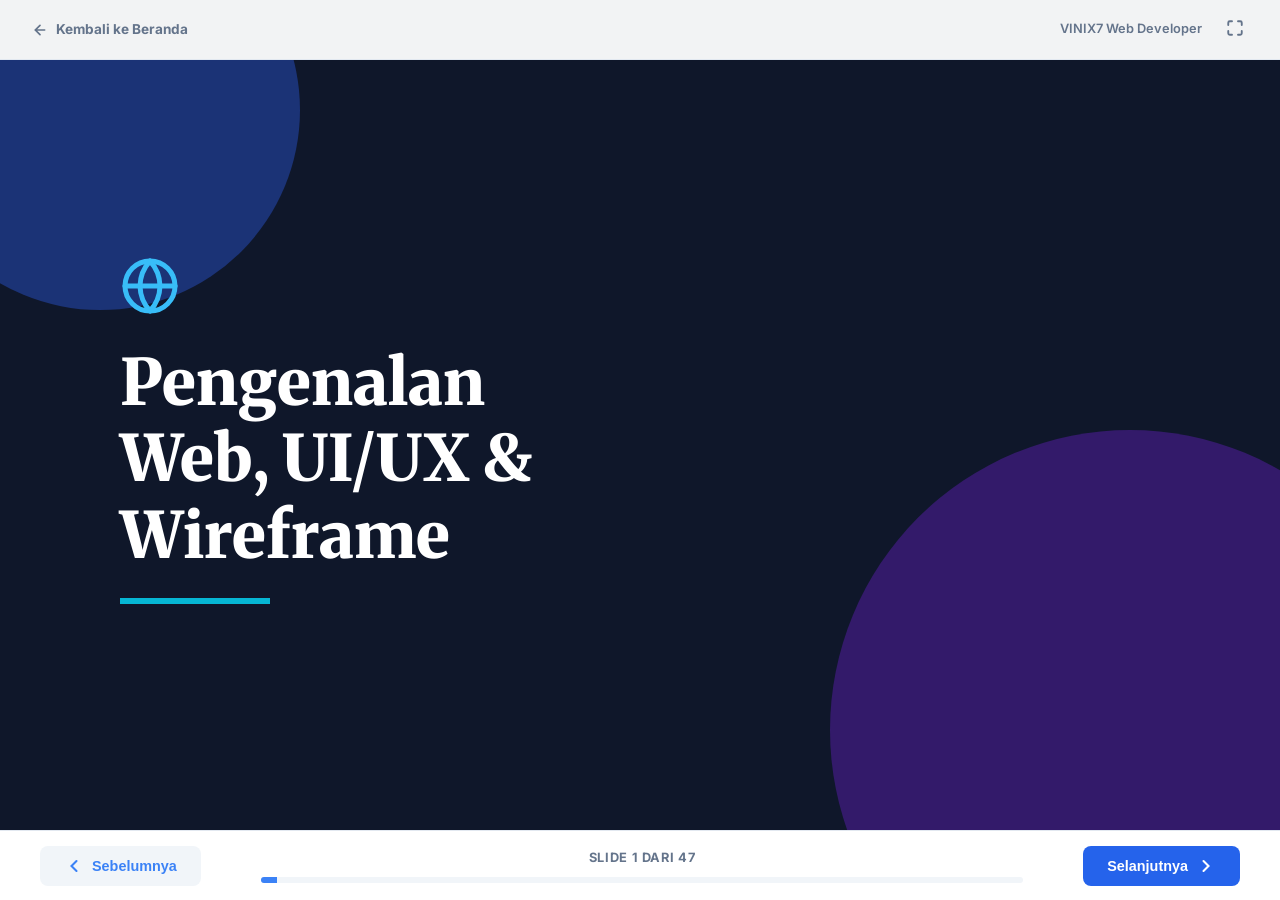
==== commit 25d200b4: "Update materi pengenalan-web dengan ilustrasi interaktif dan struktur baru" ====
--- a/materi/pengenalan-web/index.html
+++ b/materi/pengenalan-web/index.html
@@ -1,6 +1,5 @@
 <!DOCTYPE html>
 <html lang="id">
-
 <head>
   <meta charset="UTF-8" />
   <meta name="viewport" content="width=device-width, initial-scale=1.0" />
@@ -8,428 +7,285 @@
   <link rel="stylesheet" href="../../style.css" />
   <link href="https://fonts.googleapis.com/css2?family=Merriweather:wght@700;900&family=Inter:wght@400;500;600;700&display=swap" rel="stylesheet">
   <style>
-    /* ── Slide Viewer Global Reset ── */
-    body {
-      margin: 0;
-      padding: 0;
-      overflow: hidden;
-      background: #0f172a;
-      font-family: 'Inter', sans-serif;
-    }
-
-    .slide-viewer {
-      display: flex;
-      flex-direction: column;
-      height: 100vh;
-      width: 100vw;
-      position: fixed;
-      top: 0;
-      left: 0;
-      z-index: 1000;
-      background: #0f172a;
-    }
-
-    /* ── Navbar over Slide (Optional) ── */
-    .slide-navbar {
-      height: 60px;
-      display: flex;
-      align-items: center;
-      padding: 0 32px;
-      background: rgba(255, 255, 255, 0.95);
-      backdrop-filter: blur(10px);
-      border-bottom: 1px solid #e2e8f0;
-      justify-content: space-between;
-      z-index: 1001;
-    }
-
-    .slide-navbar a {
-      text-decoration: none;
-      font-size: 0.85rem;
-      font-weight: 700;
-      color: #64748b;
-      display: flex;
-      align-items: center;
-      gap: 8px;
-    }
-
-    .slide-navbar a:hover {
-      color: #2563eb;
-    }
-
-    /* ── Slide Container ── */
-    .slide-container {
-      flex: 1;
-      position: relative;
-      overflow: hidden;
-      background: #ffffff;
-      display: flex;
-      align-items: center;
-      justify-content: center;
-    }
-
-    /* ── Slide Element ── */
-    .slide {
-      position: absolute;
-      top: 0;
-      left: 0;
-      right: 0;
-      bottom: 0;
-      width: 100%;
-      height: 100%;
-      background: #ffffff;
-      padding: 60px 80px;
-      opacity: 0;
-      visibility: hidden;
-      transform: translateX(50px);
-      transition: all 0.5s cubic-bezier(0.25, 1, 0.5, 1);
-      display: flex;
-      flex-direction: column;
-      justify-content: flex-start;
-      overflow-y: auto;
-      box-sizing: border-box;
-    }
-
-    .slide.active {
-      opacity: 1;
-      visibility: visible;
-      transform: translateX(0);
-      z-index: 10;
-    }
-
-    /* ── Customizing Scrollbar inside slides ── */
-    .slide::-webkit-scrollbar {
-      width: 8px;
-    }
-    .slide::-webkit-scrollbar-track {
-      background: transparent;
-    }
-    .slide::-webkit-scrollbar-thumb {
-      background: #cbd5e1;
-      border-radius: 99px;
-    }
-
-    /* ── Special Slide Types (Cover & Section) ── */
-    .slide.cover-slide, .slide.section-slide {
-      background: #0f172a; /* Dark navy */
-      color: white;
-      justify-content: center;
-      align-items: center;
-      text-align: center;
-      overflow: hidden;
-    }
-
-    /* Decorative Circles */
-    .slide.cover-slide::before, .slide.section-slide::before {
-      content: '';
-      position: absolute;
-      top: -150px;
-      left: -100px;
-      width: 400px;
-      height: 400px;
-      background: #1e3a8a;
-      border-radius: 50%;
-      opacity: 0.8;
-      z-index: 0;
-    }
+    /* GLOBAL */
+    body { margin:0; padding:0; overflow:hidden; background:#0f172a; font-family:'Inter',sans-serif; }
+    .slide-viewer { display:flex; flex-direction:column; height:100vh; width:100vw; position:fixed; top:0; left:0; z-index:1000; background:#0f172a; }
+    .slide-navbar { height:60px; display:flex; align-items:center; padding:0 32px; background:rgba(255,255,255,0.95); backdrop-filter:blur(10px); border-bottom:1px solid #e2e8f0; justify-content:space-between; z-index:1001; }
+    .slide-navbar a { text-decoration:none; font-size:0.85rem; font-weight:700; color:#64748b; display:flex; align-items:center; gap:8px; }
+    .slide-navbar a:hover { color:#2563eb; }
+    .slide-container { flex:1; position:relative; overflow:hidden; background:#ffffff; display:flex; align-items:center; justify-content:center; }
+    .slide { position:absolute; top:0; left:0; right:0; bottom:0; width:100%; height:100%; background:#ffffff; padding:48px 72px; opacity:0; visibility:hidden; transform:translateX(50px); transition:all 0.5s cubic-bezier(0.25,1,0.5,1); display:flex; flex-direction:column; justify-content:flex-start; overflow-y:auto; box-sizing:border-box; }
+    .slide.active { opacity:1; visibility:visible; transform:translateX(0); z-index:10; }
+    .slide::-webkit-scrollbar { width:6px; }
+    .slide::-webkit-scrollbar-track { background:transparent; }
+    .slide::-webkit-scrollbar-thumb { background:#cbd5e1; border-radius:99px; }
+    .slide.cover-slide, .slide.section-slide { background:#0f172a; color:white; justify-content:center; align-items:center; text-align:center; overflow:hidden; }
+    .slide.cover-slide::before, .slide.section-slide::before { content:''; position:absolute; top:-150px; left:-100px; width:400px; height:400px; background:#1e3a8a; border-radius:50%; opacity:0.8; z-index:0; }
+    .slide.cover-slide::after, .slide.section-slide::after { content:''; position:absolute; bottom:-200px; right:-150px; width:600px; height:600px; background:#4c1d95; border-radius:50%; opacity:0.6; z-index:0; }
+    .section-slide .bg-blob { position:absolute; top:50%; left:50%; transform:translate(-50%,-50%); width:800px; height:800px; background:radial-gradient(circle, rgba(56,189,248,0.15) 0%, rgba(15,23,42,0) 70%); z-index:0; pointer-events:none; }
+    .slide.cover-slide > *, .slide.section-slide > * { z-index:1; position:relative; }
+    .slide.cover-slide h1, .slide.section-slide h2 { font-family:'Merriweather',serif; font-size:4rem; font-weight:900; margin-bottom:24px; color:white; line-height:1.2; }
+    .slide.cover-slide .accent-line { width:150px; height:6px; background:#06b6d4; margin:0 auto 30px auto; }
+    .slide.cover-slide.left-align { text-align:left; align-items:flex-start; padding-left:120px; }
+    .slide.cover-slide.left-align .accent-line { margin-left:0; }
+    .slide.cover-slide p, .slide.section-slide p { font-size:1.4rem; color:#cbd5e1; max-width:800px; font-weight:400; }
+    .slide.section-slide .icon-wrapper { font-size:3.5rem; margin-bottom:20px; color:#38bdf8; }
+    .slide-header { display:inline-flex; align-items:center; gap:16px; margin-bottom:32px; border-bottom:4px solid #3b82f6; padding-bottom:14px; }
+    .slide h2 { font-family:'Merriweather',serif; font-size:2.4rem; font-weight:700; color:#1e40af; margin:0; }
+    .slide .lead-text { font-size:1.2rem; color:#334155; margin-bottom:24px; line-height:1.6; background:#f8fafc; padding:20px 24px; border-radius:12px; border:1px solid #e2e8f0; }
     
-    .slide.cover-slide::after, .slide.section-slide::after {
-      content: '';
-      position: absolute;
-      bottom: -200px;
-      right: -150px;
-      width: 600px;
-      height: 600px;
-      background: #4c1d95;
-      border-radius: 50%;
-      opacity: 0.6;
-      z-index: 0;
-    }
-
-    .slide.cover-slide > *, .slide.section-slide > * {
-      z-index: 1;
-      position: relative;
-    }
-
-    /* Typography for Cover */
-    .slide.cover-slide h1, .slide.section-slide h2 {
-      font-family: 'Merriweather', serif;
-      font-size: 4.5rem;
-      font-weight: 900;
-      margin-bottom: 24px;
-      color: white;
-      line-height: 1.2;
-    }
-
-    .slide.cover-slide .accent-line {
-      width: 150px;
-      height: 6px;
-      background: #06b6d4; /* Teal accent */
-      margin: 0 auto 30px auto;
-    }
-
-    .slide.cover-slide.left-align {
-      text-align: left;
-      align-items: flex-start;
-      padding-left: 120px;
-    }
+    /* LAYOUT & UTILS */
+    .cards-grid { display:grid; grid-template-columns:repeat(auto-fit,minmax(260px,1fr)); gap:20px; margin-top:16px; }
+    .content-card { background:#f1f5f9; padding:22px; border-radius:16px; border:1px solid #e2e8f0; text-align:center; transition:0.2s; }
+    .content-card:hover { transform:translateY(-4px); box-shadow:0 10px 25px rgba(0,0,0,0.05); border-color:#93c5fd; }
+    .content-card h3 { font-family:'Merriweather',serif; color:#1e3a8a; font-size:1.2rem; margin-bottom:10px; margin-top:14px; }
+    .content-card p { color:#475569; font-size:1rem; line-height:1.5; }
+    .icon-large { font-size:2.2rem; }
+    .slide-list { list-style:none; display:flex; flex-direction:column; gap:18px; padding-left:0; }
+    .slide-list li { position:relative; padding-left:36px; font-size:1.1rem; color:#334155; line-height:1.6; }
+    .slide-list li::before { content:'●'; position:absolute; left:0; top:2px; color:#3b82f6; font-size:1.1rem; }
+    .slide-list li strong { color:#1e3a8a; font-weight:700; }
+    .slide-table { width:100%; border-collapse:separate; border-spacing:0; margin-top:16px; font-size:1.05rem; border-radius:12px; overflow:hidden; border:1px solid #e2e8f0; }
+    .slide-table th { background:#f8fafc; color:#1e40af; padding:14px 18px; text-align:left; border-bottom:2px solid #e2e8f0; }
+    .slide-table td { padding:14px 18px; border-bottom:1px solid #e2e8f0; color:#475569; background:white; }
+    .slide-table tr:hover td { background:#f8fafc; }
+    .slide-controls { height:70px; background:white; border-top:1px solid #e2e8f0; display:flex; align-items:center; justify-content:space-between; padding:0 40px; z-index:1001; }
+    .btn-nav { background:#2563eb; color:white; border:none; border-radius:8px; padding:10px 24px; font-weight:700; font-size:0.9rem; cursor:pointer; display:flex; align-items:center; gap:8px; transition:all 0.2s; }
+    .btn-nav:hover:not(:disabled) { background:#1d4ed8; transform:translateY(-2px); }
+    .btn-nav:disabled { background:#cbd5e1; cursor:not-allowed; transform:none; }
+    .btn-nav.secondary { background:#f1f5f9; color:#3b82f6; }
+    .btn-nav.secondary:hover:not(:disabled) { background:#e2e8f0; }
+    .slide-progress-wrapper { flex:1; margin:0 60px; text-align:center; }
+    .slide-progress-text { font-size:0.8rem; font-weight:700; color:#64748b; margin-bottom:8px; letter-spacing:0.05em; text-transform:uppercase; }
+    .slide-progress-bar { height:6px; background:#f1f5f9; border-radius:99px; overflow:hidden; }
+    .slide-progress-fill { height:100%; background:#3b82f6; width:0%; transition:width 0.4s ease; }
+    .slide-two-col { display:grid; grid-template-columns:1fr 1.1fr; gap:36px; align-items:center; flex:1; }
+    .slide-two-col-equal { display:grid; grid-template-columns:1fr 1fr; gap:36px; align-items:start; }
+
+    /* ILLUSTRATIONS (WWW & INTERNET) */
+    .net-wrap { position:relative; width:100%; height:320px; background:#f8fafc; border-radius:20px; border:2px solid #e2e8f0; display:flex; align-items:center; justify-content:center; overflow:hidden; }
+    .net-center { width:120px; height:120px; background:linear-gradient(135deg,#2563eb,#1e3a8a); border-radius:50%; display:flex; flex-direction:column; align-items:center; justify-content:center; color:white; box-shadow:0 0 40px rgba(37,99,235,0.4); position:relative; z-index:10; }
+    .net-node { position:absolute; width:80px; height:80px; background:white; border:3px solid #bfdbfe; border-radius:50%; display:flex; flex-direction:column; align-items:center; justify-content:center; font-weight:700; font-size:0.75rem; color:#1e3a8a; box-shadow:0 8px 16px rgba(0,0,0,0.05); z-index:10; }
+    .vs-box { padding:24px; border-radius:16px; border:2px solid #e2e8f0; background:white; height:100%; box-sizing:border-box; display:flex; flex-direction:column; }
+    .vs-graphic { height:160px; background:#f1f5f9; border-radius:12px; margin:16px 0; display:flex; align-items:center; justify-content:center; position:relative; overflow:hidden; border:1px solid #cbd5e1; }
     
-    .slide.cover-slide.left-align .accent-line {
-      margin-left: 0;
-    }
-
-    .slide.cover-slide p, .slide.section-slide p {
-      font-size: 1.5rem;
-      color: #cbd5e1;
-      max-width: 800px;
-      font-weight: 400;
-    }
-
-    .slide.section-slide .icon-wrapper {
-      font-size: 4rem;
-      margin-bottom: 20px;
-      color: #38bdf8;
-    }
-
-    /* ── Content Slides ── */
-    .slide-header {
-      display: flex;
-      align-items: center;
-      gap: 16px;
-      margin-bottom: 40px;
-      border-bottom: 4px solid #3b82f6;
-      padding-bottom: 15px;
-      display: inline-flex;
-    }
-
-    .slide h2 {
-      font-family: 'Merriweather', serif;
-      font-size: 2.8rem;
-      font-weight: 700;
-      color: #1e40af;
-      margin: 0;
-    }
+    /* ANALOGI PILAR (HTML/CSS/JS) */
+    .pilar-diag { display:flex; align-items:center; justify-content:center; gap:16px; margin-top:20px; background:#f8fafc; padding:30px; border-radius:20px; border:2px solid #e2e8f0; }
+    .pd-box { width:160px; height:160px; background:white; border-radius:16px; border:2px solid #cbd5e1; display:flex; flex-direction:column; align-items:center; justify-content:center; text-align:center; padding:10px; box-shadow:0 4px 12px rgba(0,0,0,0.05); }
+    .pd-icon { font-size:2.5rem; margin-bottom:8px; }
+    .pd-box strong { font-size:1.1rem; color:#1e3a8a; margin-bottom:4px; }
+    .pd-box span { font-size:0.8rem; color:#64748b; line-height:1.4; }
+    .pd-plus { font-size:2rem; font-weight:800; color:#94a3b8; }
+    .pd-final { background:linear-gradient(135deg,#3b82f6,#2563eb); color:white; border-color:#1d4ed8; }
+    .pd-final strong { color:white; }
+    .pd-final span { color:#bfdbfe; }
+
+    /* CODE & BROWSER MOCKUP */
+    .code-box { background:#1e293b; color:#e2e8f0; padding:20px 24px; border-radius:12px; font-family:'Courier New',monospace; font-size:0.9rem; line-height:1.8; flex:1; }
+    .code-box .kw { color:#93c5fd; } .code-box .str { color:#86efac; } .code-box .tag { color:#f9a8d4; } .code-box .attr { color:#fde68a; } .code-box .com { color:#475569; }
+    .bm-wrap { border:2px solid #cbd5e1; border-radius:12px; overflow:hidden; background:white; flex:1; display:flex; flex-direction:column; box-shadow:0 10px 25px rgba(0,0,0,0.05); }
+    .bm-head { background:#e2e8f0; padding:10px 14px; display:flex; gap:6px; border-bottom:1px solid #cbd5e1; }
+    .bm-dot { width:12px; height:12px; border-radius:50%; }
+    .bm-dot.r { background:#ef4444; } .bm-dot.y { background:#f59e0b; } .bm-dot.g { background:#10b981; }
+    .bm-body { padding:20px; flex:1; background:#f8fafc; display:flex; flex-direction:column; gap:12px; }
+    .skel .sk-img { height:100px; border:2px dashed #94a3b8; display:flex; align-items:center; justify-content:center; color:#94a3b8; font-weight:700; border-radius:8px; }
+    .skel .sk-h { height:24px; background:#cbd5e1; width:70%; border-radius:4px; }
+    .skel .sk-p { height:12px; background:#e2e8f0; width:100%; border-radius:4px; }
+    .skel .sk-btn { height:36px; background:#cbd5e1; width:100px; margin-top:10px; border-radius:4px; }
+    .styled .st-img { height:100px; background:linear-gradient(135deg,#3b82f6,#8b5cf6); border-radius:8px; }
+    .styled .st-h { font-size:1.5rem; font-weight:800; color:#1e3a8a; margin:0; font-family:'Merriweather',serif; }
+    .styled .st-p { font-size:0.9rem; color:#475569; margin:0; }
+    .styled .st-btn { background:#2563eb; color:white; padding:8px 16px; border-radius:6px; font-weight:700; border:none; width:max-content; margin-top:10px; box-shadow:0 4px 10px rgba(37,99,235,0.3); }
+    .interact .st-btn { cursor:pointer; position:relative; }
+    .interact .st-btn::after { content:'Terkirim! ✓'; position:absolute; top:-35px; left:50%; transform:translateX(-50%); background:#10b981; color:white; padding:4px 10px; border-radius:6px; font-size:0.75rem; white-space:nowrap; animation:popUp 2s infinite; }
+    @keyframes popUp { 0%,100%{opacity:0;transform:translate(-50%,10px);} 50%{opacity:1;transform:translate(-50%,0);} }
+
+    /* UI SHOWCASE & HONEYCOMB & ICEBERG */
+    .ui-showcase { display:flex; gap:20px; align-items:center; justify-content:center; background:#f8fafc; padding:30px; border-radius:16px; border:2px solid #e2e8f0; margin-top:20px; flex-wrap:wrap; }
+    .ui-panel { background:white; padding:20px; border-radius:12px; border:1px solid #e2e8f0; box-shadow:0 4px 12px rgba(0,0,0,0.05); display:flex; flex-direction:column; align-items:center; gap:10px; }
+    .real-btn { background:#2563eb; color:white; padding:12px 24px; border-radius:8px; border:none; font-weight:700; cursor:pointer; transition:0.2s; box-shadow:0 4px 12px rgba(37,99,235,0.2); font-size:1rem; }
+    .real-btn:hover { background:#1d4ed8; transform:translateY(-2px); }
+    .real-input { padding:12px 16px; border-radius:8px; border:2px solid #cbd5e1; outline:none; font-size:1rem; width:200px; transition:0.2s; }
+    .real-input:focus { border-color:#2563eb; box-shadow:0 0 0 3px rgba(37,99,235,0.2); }
+    .real-toggle { width:50px; height:28px; background:#10b981; border-radius:99px; position:relative; cursor:pointer; box-shadow:inset 0 2px 4px rgba(0,0,0,0.1); }
+    .real-toggle::after { content:''; position:absolute; width:22px; height:22px; background:white; border-radius:50%; top:3px; right:3px; box-shadow:0 2px 4px rgba(0,0,0,0.2); }
+    .honeycomb { display:flex; flex-wrap:wrap; justify-content:center; gap:10px; max-width:650px; margin:20px auto; }
+    .hex { width:150px; height:170px; background:#f1f5f9; clip-path:polygon(50% 0%, 100% 25%, 100% 75%, 50% 100%, 0% 75%, 0% 25%); display:flex; flex-direction:column; align-items:center; justify-content:center; text-align:center; padding:10px; transition:0.3s; cursor:default; box-sizing:border-box; }
+    .hex:hover { transform:scale(1.05); background:#dbeafe; }
+    .hex-icon { font-size:2rem; margin-bottom:8px; }
+    .hex-title { font-weight:800; font-size:0.9rem; color:#1e3a8a; }
+    .ice-wrap { display:flex; flex-direction:column; border-radius:24px; overflow:hidden; border:2px solid #cbd5e1; background:white; margin-top:20px; box-shadow:0 10px 30px rgba(0,0,0,0.1); }
+    .ice-sky { background:linear-gradient(180deg,#e0f2fe,#bae6fd); padding:40px; text-align:center; position:relative; }
+    .ice-water { height:4px; background:#0284c7; position:relative; z-index:10; }
+    .ice-sea { background:linear-gradient(180deg,#0ea5e9,#1e3a8a); padding:50px 30px; position:relative; display:flex; flex-direction:column; align-items:center; }
+    .ice-tip { background:white; width:220px; height:100px; margin:0 auto; border-radius:110px 110px 0 0; display:flex; align-items:center; justify-content:center; font-size:1.6rem; font-weight:900; color:#0369a1; box-shadow:0 -10px 30px rgba(255,255,255,0.6); position:relative; z-index:5; }
+    .ice-base { background:rgba(255,255,255,0.15); width:380px; height:220px; margin:0 auto; border-radius:0 0 190px 190px; display:flex; flex-direction:column; align-items:center; justify-content:center; color:white; backdrop-filter:blur(8px); border:1px solid rgba(255,255,255,0.2); }
+    .ice-tags { display:flex; gap:10px; flex-wrap:wrap; justify-content:center; margin-top:16px; max-width:80%; }
+    .ice-tag { background:rgba(255,255,255,0.25); padding:6px 14px; border-radius:99px; font-size:0.85rem; font-weight:700; color:white; border:1px solid rgba(255,255,255,0.4); }
+
+    /* WIREFRAME & PROTO & SITEMAP */
+    .wf-three-col { display:grid; grid-template-columns:repeat(3,1fr); gap:20px; margin-top:16px; }
+    .wf-card { border-radius:16px; padding:18px; border:2px solid; }
+    .wf-badge { display:inline-block; padding:3px 12px; border-radius:99px; font-size:0.68rem; font-weight:800; letter-spacing:0.08em; margin-bottom:12px; }
+    .wf-mock { border-radius:6px; padding:8px; margin-bottom:12px; }
+    .wf-bar { border-radius:99px; margin-bottom:4px; background:currentColor; }
+    .wf-card-title { font-family:'Merriweather',serif; font-size:0.95rem; font-weight:700; margin:0 0 4px 0; }
+    .wf-card-desc { font-size:0.82rem; color:#475569; margin:0; }
+    .wf-for { margin-top:10px; font-size:0.76rem; font-weight:700; padding:4px 10px; border-radius:6px; display:inline-block; }
+    .wf-visual { border:2px solid #94a3b8; border-radius:8px; overflow:hidden; background:white; }
+    .wf-v-nav { background:#e2e8f0; padding:8px 12px; display:flex; justify-content:space-between; align-items:center; }
+    .wf-v-hero { background:#f1f5f9; padding:14px 12px; display:flex; gap:10px; align-items:center; border-bottom:1px solid #e2e8f0; }
+    .wf-v-text { padding:8px 12px; border-bottom:1px solid #f1f5f9; display:flex; flex-direction:column; gap:3px; }
+    .wf-v-cards { display:grid; grid-template-columns:1fr 1fr; gap:6px; padding:8px 12px; border-bottom:1px solid #f1f5f9; }
+    .wf-v-footer { background:#f1f5f9; padding:8px 12px; }
+    .wf-box { background:#e2e8f0; border-radius:3px; }
+    .wf-placeholder { background:#e2e8f0; border:1px solid #94a3b8; border-radius:4px; display:flex; align-items:center; justify-content:center; font-size:1rem; color:#94a3b8; position:relative; overflow:hidden; }
+    .wf-placeholder::before { content:''; position:absolute; width:120%; height:1.5px; background:#94a3b8; transform:rotate(12deg); top:50%; left:-10%; }
+    .wf-placeholder::after { content:''; position:absolute; width:120%; height:1.5px; background:#94a3b8; transform:rotate(-12deg); top:50%; left:-10%; }
+    .wf-callout { display:flex; align-items:center; gap:8px; font-size:0.8rem; margin-bottom:7px; }
+    .wf-dot { width:8px; height:8px; border-radius:50%; flex-shrink:0; }
+    .wf-callout-label { font-weight:700; color:#1e3a8a; }
+    .feature-badges { display:flex; flex-direction:column; gap:12px; margin-top:20px; }
+    .f-badge { background:#f1f5f9; border:2px solid #cbd5e1; padding:12px 20px; border-radius:12px; font-weight:700; color:#334155; display:flex; align-items:center; gap:12px; font-size:1.05rem; }
+    .f-badge span { font-size:1.5rem; }
+    .proto-types { display:flex; justify-content:space-between; align-items:center; gap:14px; margin-top:16px; background:#f8fafc; padding:30px; border-radius:20px; border:2px solid #e2e8f0; }
+    .proto-card { border-radius:12px; padding:20px; text-align:center; border:2px solid; flex:1; background:white; }
+    .proto-icon { font-size:2.5rem; margin-bottom:12px; }
+    .proto-arr { font-size:2rem; color:#94a3b8; font-weight:800; }
+    .tools-grid { display:grid; grid-template-columns:repeat(auto-fit,minmax(200px,1fr)); gap:14px; margin-top:16px; }
+    .tool-card { border-radius:12px; padding:16px; background:white; border:1px solid #e2e8f0; transition:all 0.25s; cursor:default; }
+    .tool-card:hover { transform:translateY(-3px); box-shadow:0 6px 20px rgba(0,0,0,0.07); border-color:#93c5fd; }
+    .process-flow-grid { display:grid; grid-template-columns:1fr 1fr; gap:0 48px; margin-top:16px; }
+    .pf-step { display:grid; grid-template-columns:38px 1fr; gap:12px; margin-bottom:0; position:relative; }
+    .pf-left { display:flex; flex-direction:column; align-items:center; }
+    .pf-num { width:36px; height:36px; background:#2563eb; color:white; border-radius:50%; display:flex; align-items:center; justify-content:center; font-weight:800; font-size:0.8rem; flex-shrink:0; position:relative; z-index:2; }
+    .pf-line { width:2px; flex:1; min-height:14px; background:#dbeafe; }
+    .pf-content { padding:4px 0 14px; }
+    .sitemap-wrap { display:flex; flex-direction:column; align-items:center; gap:0; margin-top:16px; }
+    .st-home { background:#2563eb; color:white; padding:10px 28px; border-radius:8px; font-weight:800; font-size:0.9rem; }
+    .st-vline { width:2px; height:20px; background:#94a3b8; margin:0 auto; }
+    .st-item-wrap { display:flex; flex-direction:column; align-items:center; }
+    .st-drop { width:2px; height:20px; background:#94a3b8; }
+    .st-box { border:2px solid #94a3b8; border-radius:8px; padding:8px 16px; font-size:0.82rem; font-weight:600; color:#334155; background:white; white-space:nowrap; }
+    .st-box.highlight { border-color:#3b82f6; background:#eff6ff; color:#1e40af; }
+    .st-sub-item { display:flex; flex-direction:column; align-items:center; }
+    .st-sub-drop { width:2px; height:16px; background:#cbd5e1; }
+    .st-sub-box { background:#f8fafc; border:1px solid #e2e8f0; border-radius:6px; padding:5px 10px; font-size:0.74rem; color:#64748b; white-space:nowrap; }
+    .fc-center { display:flex; flex-direction:column; align-items:center; gap:0; }
+    .fc-oval { background:#1e3a8a; color:white; padding:8px 22px; border-radius:99px; font-weight:700; font-size:0.85rem; }
+    .fc-rect { border:2px solid #3b82f6; border-radius:8px; padding:9px 18px; font-size:0.85rem; font-weight:600; color:#1e40af; background:#eff6ff; text-align:center; min-width:170px; }
+    .fc-arrow { width:2px; height:14px; background:#94a3b8; }
+    .fc-diamond-wrap { position:relative; width:80px; height:80px; flex-shrink:0; }
+    .fc-diamond { position:absolute; width:56px; height:56px; background:#f59e0b; transform:rotate(45deg); top:12px; left:12px; }
+    .fc-diamond-label { position:absolute; top:50%; left:50%; transform:translate(-50%,-50%); font-weight:800; font-size:0.8rem; color:white; white-space:nowrap; }
+    .fc-branch { flex:1; display:flex; flex-direction:column; align-items:center; gap:0; }
+    .fc-rect-yes { border:2px solid #10b981; border-radius:8px; padding:7px 14px; font-size:0.82rem; font-weight:600; color:#065f46; background:#f0fdf4; text-align:center; }
+    .fc-rect-no { border:2px solid #ef4444; border-radius:8px; padding:7px 14px; font-size:0.82rem; font-weight:600; color:#991b1b; background:#fff1f2; text-align:center; }
+    .fc-sym-box { background:#f8fafc; border:1px solid #e2e8f0; border-radius:10px; padding:14px; margin-top:16px; }
+
+    /* RESPONSIVE & A11Y */
+    .devices-row { display:flex; gap:28px; align-items:flex-end; justify-content:center; margin-top:16px; }
+    .device-wrap { display:flex; flex-direction:column; align-items:center; gap:10px; }
+    .device-frame { border:3.5px solid #1e293b; background:#f8fafc; overflow:hidden; position:relative; }
+    .device-desktop .device-frame { width:240px; height:155px; border-radius:6px; }
+    .device-tablet .device-frame { width:120px; height:168px; border-radius:14px; }
+    .device-mobile .device-frame { width:66px; height:125px; border-radius:18px; }
+    .dc { padding:6px; display:flex; flex-direction:column; gap:4px; height:100%; box-sizing:border-box; }
+    .dc-nav { height:11px; background:#1e293b; border-radius:2px; }
+    .dc-hero { background:#2563eb; border-radius:3px; display:flex; align-items:center; padding:4px 6px; gap:5px; }
+    .dc-ht { flex:1; display:flex; flex-direction:column; gap:2px; }
+    .dc-hb { height:4px; background:rgba(255,255,255,0.7); border-radius:2px; }
+    .dc-hi { background:rgba(255,255,255,0.25); border-radius:2px; }
+    .dc-cards { display:grid; gap:3px; }
+    .dc-c { background:#e2e8f0; border-radius:3px; }
+    .device-desktop .dc-hero { height:60px; } .device-desktop .dc-hi { width:40px; height:40px; } .device-desktop .dc-cards { grid-template-columns:repeat(3,1fr); } .device-desktop .dc-c { height:26px; }
+    .device-tablet .dc-hero { height:58px; } .device-tablet .dc-hi { width:28px; height:28px; } .device-tablet .dc-cards { grid-template-columns:1fr 1fr; } .device-tablet .dc-c { height:26px; }
+    .device-mobile .dc-hero { height:44px; } .device-mobile .dc-hi { width:18px; height:18px; } .device-mobile .dc-cards { grid-template-columns:1fr; } .device-mobile .dc-c { height:20px; }
+    .wcag-grid { display:grid; grid-template-columns:1fr 1fr; gap:18px; margin-top:16px; }
+    .wcag-card { border-radius:14px; padding:20px; border:2px solid; }
+
+    /* KOMPONEN WEBSITE (FBD) */
+    .anatomi-container { display:flex; align-items:center; justify-content:space-between; padding:40px; background:#f8fafc; border:2px solid #e2e8f0; border-radius:20px; margin-top:20px; }
+    .ana-node { width:140px; text-align:center; }
+    .ana-box { width:100px; height:100px; margin:0 auto 16px; border-radius:24px; display:flex; align-items:center; justify-content:center; font-size:3.5rem; color:white; position:relative; z-index:2; }
+    .ana-fe { background:linear-gradient(135deg,#0ea5e9,#3b82f6); box-shadow:0 10px 25px rgba(59,130,246,0.3); }
+    .ana-be { background:linear-gradient(135deg,#10b981,#059669); box-shadow:0 10px 25px rgba(16,185,129,0.3); }
+    .ana-db { background:linear-gradient(135deg,#f59e0b,#d97706); box-shadow:0 10px 25px rgba(245,158,11,0.3); }
+    .ana-line { flex:1; height:6px; background:#cbd5e1; position:relative; z-index:1; display:flex; align-items:center; justify-content:center; border-radius:99px; }
+    .ana-label { background:white; border:2px solid #cbd5e1; padding:6px 14px; border-radius:99px; font-weight:800; font-size:0.8rem; color:#475569; position:absolute; top:-35px; white-space:nowrap; box-shadow:0 4px 10px rgba(0,0,0,0.05); }
+    .resto-container { display:grid; grid-template-columns:1fr 1fr 1fr; gap:24px; margin-top:20px; }
+    .resto-card { background:white; border:2px solid #e2e8f0; border-radius:20px; padding:30px 20px; text-align:center; position:relative; overflow:hidden; box-shadow:0 10px 25px rgba(0,0,0,0.03); }
+    .resto-card::before { content:''; position:absolute; top:0; left:0; right:0; height:8px; }
+    .resto-card.fe::before { background:#3b82f6; } .resto-card.be::before { background:#10b981; } .resto-card.db::before { background:#f59e0b; }
+
+    /* MONOLITH VS MICROSERVICES */
+    .req-flow-bar { display:flex; align-items:center; gap:8px; margin-bottom:14px; }
+    .req-badge { background:#3b82f6; color:white; padding:4px 12px; border-radius:99px; font-size:0.72rem; font-weight:800; white-space:nowrap; }
+    .req-flow-line { flex:1; height:3px; background:linear-gradient(90deg,#3b82f6,#8b5cf6); border-radius:99px; position:relative; overflow:hidden; }
+    .req-flow-line::after { content:''; position:absolute; top:0; left:-50%; width:50%; height:100%; background:rgba(255,255,255,0.6); animation:reqFlow 1.8s linear infinite; }
+    @keyframes reqFlow { 0%{left:-50%} 100%{left:150%} }
+    .mono-diagram { background:#f0f9ff; border:2px solid #bfdbfe; border-radius:18px; padding:18px; }
+    .mono-outer { border:2.5px solid #2563eb; border-radius:12px; padding:14px; background:white; position:relative; }
+    .mono-outer-label { position:absolute; top:-11px; left:14px; background:#2563eb; color:white; font-size:0.65rem; font-weight:800; padding:2px 10px; border-radius:99px; letter-spacing:0.07em; text-transform:uppercase; }
+    .mono-modules-grid { display:grid; grid-template-columns:1fr 1fr; gap:7px; margin-top:8px; }
+    .mono-mod { padding:10px 6px; border-radius:8px; text-align:center; font-size:0.74rem; font-weight:700; color:white; display:flex; flex-direction:column; align-items:center; gap:4px; position:relative; overflow:hidden; }
+    .mono-mod::after { content:''; position:absolute; top:0; left:-100%; width:100%; height:100%; background:linear-gradient(90deg,transparent,rgba(255,255,255,0.2),transparent); animation:mShimmer 3s infinite; }
+    .mono-mod:nth-child(2)::after{animation-delay:.75s} .mono-mod:nth-child(3)::after{animation-delay:1.5s} .mono-mod:nth-child(4)::after{animation-delay:2.25s}
+    @keyframes mShimmer{0%{left:-100%}100%{left:200%}}
+    .mono-db { grid-column:1/-1; background:#1e293b; border-radius:8px; padding:9px; text-align:center; font-size:0.74rem; font-weight:700; color:#64748b; display:flex; align-items:center; justify-content:center; gap:6px; margin-top:6px; }
+    .ms-diagram { display:flex; flex-direction:column; align-items:center; gap:0; width:100%; }
+    .ms-client { background:#f1f5f9; border:2px solid #cbd5e1; border-radius:8px; padding:7px 22px; font-size:0.78rem; font-weight:700; color:#475569; }
+    .ms-vline { width:2px; height:18px; background:#94a3b8; }
+    .ms-gateway { background:linear-gradient(135deg,#1d4ed8,#2563eb); color:white; padding:10px 0; border-radius:10px; font-size:0.82rem; font-weight:800; letter-spacing:0.06em; box-shadow:0 4px 14px rgba(37,99,235,0.4); text-align:center; width:82%; }
+    .ms-branch { position:relative; width:82%; height:24px; }
+    .ms-branch-h { position:absolute; top:0; left:0; right:0; height:2px; background:#94a3b8; }
+    .ms-branch-drop { position:absolute; top:0; width:2px; height:24px; background:#94a3b8; }
+    .ms-services { display:flex; gap:8px; width:82%; }
+    .ms-svc { flex:1; border-radius:10px; padding:10px 6px; text-align:center; color:white; transition:transform 0.2s; cursor:default; animation:svcGlow 2.5s ease-in-out infinite; }
+    .ms-svc:nth-child(1){animation-delay:0s} .ms-svc:nth-child(2){animation-delay:.5s} .ms-svc:nth-child(3){animation-delay:1s}
+    @keyframes svcGlow{0%,100%{box-shadow:0 2px 8px rgba(0,0,0,.15)}50%{box-shadow:0 4px 18px rgba(0,0,0,.32)}}
+    .ms-svc:hover{transform:translateY(-4px)}
+    .ms-svc-icon{font-size:1.1rem;display:block;margin-bottom:4px} .ms-svc-name{font-size:.68rem;font-weight:800;text-transform:uppercase;letter-spacing:.04em;margin-bottom:3px} .ms-svc-db{font-size:.6rem;opacity:.78;margin-top:6px;padding-top:6px;border-top:1px solid rgba(255,255,255,.25)}
+    .pc-row{display:grid;grid-template-columns:1fr 1fr;gap:20px;margin-top:18px}
+    .pc-pros{background:#f0fdf4;border:2px solid #4ade80;border-radius:14px;padding:20px}
+    .pc-cons{background:#fff1f2;border:2px solid #fb7185;border-radius:14px;padding:20px}
+    .cmp-table{width:100%;border-collapse:separate;border-spacing:0;border-radius:12px;overflow:hidden;border:1px solid #e2e8f0;font-size:.9rem;margin-top:14px}
+    .cmp-table th{padding:12px 14px;font-weight:800;border-bottom:2px solid #e2e8f0}
+    .cmp-table td{padding:10px 14px;border-bottom:1px solid #f1f5f9;color:#475569;}
+    .dec-row{display:grid;grid-template-columns:1fr 1fr;gap:24px;margin-top:20px}
+    .dec-card{border-radius:16px;padding:22px} .dec-mono{background:#eff6ff;border:2px solid #93c5fd} .dec-micro{background:#faf5ff;border:2px solid #c4b5fd}
+    .dec-card ul{list-style:none;padding:0;margin:0;display:flex;flex-direction:column;gap:8px}
+    .dec-card ul li{font-size:.92rem;color:#334155;padding-left:20px;position:relative;}
+    .dec-card ul li::before{content:'✓';position:absolute;left:0;font-weight:700;color:#2563eb}
+    .co-grid{display:grid;grid-template-columns:repeat(auto-fit,minmax(170px,1fr));gap:14px;margin-top:20px}
+    .co-card{border-radius:12px;padding:16px;background:white;border:1px solid #e2e8f0;transition:all .25s;}
+    .co-card:hover{transform:translateY(-4px);box-shadow:0 8px 24px rgba(0,0,0,.08);border-color:#93c5fd}
+    .tech-grid{display:grid;grid-template-columns:repeat(auto-fit,minmax(190px,1fr));gap:14px;margin-top:20px}
+    .tech-card{background:#f8fafc;border:1px solid #e2e8f0;border-radius:12px;padding:14px;}
+    .tech-tags{display:flex;flex-wrap:wrap;gap:5px;margin-top:10px;}
+    .tech-tag{padding:3px 9px;background:white;border:1px solid #e2e8f0;border-radius:99px;font-size:.75rem;font-weight:700;color:#334155;}
     
-    .slide-badge {
-      display: none; /* Hide badge, use header instead */
-    }
-
-    .slide .lead-text {
-      font-size: 1.3rem;
-      color: #334155;
-      margin-bottom: 30px;
-      line-height: 1.6;
-      background: #f8fafc;
-      padding: 24px;
-      border-radius: 12px;
-      border: 1px solid #e2e8f0;
-    }
-
-    /* Cards Layout */
-    .cards-grid {
-      display: grid;
-      grid-template-columns: repeat(auto-fit, minmax(280px, 1fr));
-      gap: 24px;
-      margin-top: 20px;
-    }
-
-    .content-card {
-      background: #f1f5f9;
-      padding: 24px;
-      border-radius: 16px;
-      border: 1px solid #e2e8f0;
-      text-align: center;
-    }
-
-    .content-card h3 {
-      font-family: 'Merriweather', serif;
-      color: #1e3a8a;
-      font-size: 1.4rem;
-      margin-bottom: 12px;
-      margin-top: 16px;
-    }
-
-    .content-card p {
-      color: #475569;
-      font-size: 1.05rem;
-      line-height: 1.5;
-    }
-
-    .icon-large {
-      font-size: 2.5rem;
-    }
-
-    /* Standard Lists */
-    .slide-list {
-      list-style: none;
-      display: flex;
-      flex-direction: column;
-      gap: 20px;
-      padding-left: 0;
-    }
-
-    .slide-list li {
-      position: relative;
-      padding-left: 40px;
-      font-size: 1.2rem;
-      color: #334155;
-      line-height: 1.6;
-    }
-
-    .slide-list li::before {
-      content: '●';
-      position: absolute;
-      left: 0;
-      top: 2px;
-      color: #3b82f6;
-      font-size: 1.2rem;
-    }
-
-    .slide-list li strong {
-      color: #1e3a8a;
-      font-weight: 700;
-    }
-
-    .slide-table {
-      width: 100%;
-      border-collapse: separate;
-      border-spacing: 0;
-      margin-top: 20px;
-      font-size: 1.1rem;
-      border-radius: 12px;
-      overflow: hidden;
-      border: 1px solid #e2e8f0;
-    }
-
-    .slide-table th {
-      background: #f8fafc;
-      color: #1e40af;
-      padding: 16px 20px;
-      text-align: left;
-      border-bottom: 2px solid #e2e8f0;
-    }
-
-    .slide-table td {
-      padding: 16px 20px;
-      border-bottom: 1px solid #e2e8f0;
-      color: #475569;
-      background: white;
-    }
-
-    /* ── Bottom Controls ── */
-    .slide-controls {
-      height: 70px;
-      background: white;
-      border-top: 1px solid #e2e8f0;
-      display: flex;
-      align-items: center;
-      justify-content: space-between;
-      padding: 0 40px;
-      z-index: 1001;
-    }
-
-    .btn-nav {
-      background: #2563eb;
-      color: white;
-      border: none;
-      border-radius: 8px;
-      padding: 10px 24px;
-      font-weight: 700;
-      font-size: 0.9rem;
-      cursor: pointer;
-      display: flex;
-      align-items: center;
-      gap: 8px;
-      transition: all 0.2s;
-    }
-
-    .btn-nav:hover:not(:disabled) {
-      background: #1d4ed8;
-      transform: translateY(-2px);
-    }
-
-    .btn-nav:disabled {
-      background: #cbd5e1;
-      cursor: not-allowed;
-      transform: none;
-    }
-
-    .btn-nav.secondary {
-      background: #f1f5f9;
-      color: #3b82f6;
-    }
-
-    .btn-nav.secondary:hover:not(:disabled) {
-      background: #e2e8f0;
-    }
-
-    .slide-progress-wrapper {
-      flex: 1;
-      margin: 0 60px;
-      text-align: center;
-    }
-
-    .slide-progress-text {
-      font-size: 0.8rem;
-      font-weight: 700;
-      color: #64748b;
-      margin-bottom: 8px;
-      letter-spacing: 0.05em;
-      text-transform: uppercase;
-    }
-
-    .slide-progress-bar {
-      height: 6px;
-      background: #f1f5f9;
-      border-radius: 99px;
-      overflow: hidden;
-    }
-
-    .slide-progress-fill {
-      height: 100%;
-      background: #3b82f6;
-      width: 0%;
-      transition: width 0.4s ease;
-    }
-
-    /* ── Responsive ── */
-    @media (max-width: 1024px) {
-      .slide { padding: 40px; }
-      .slide.cover-slide h1 { font-size: 3.5rem; }
-      .slide h2 { font-size: 2.2rem; }
-    }
-
-    @media (max-width: 768px) {
-      .slide-controls { padding: 0 20px; }
-      .btn-nav span { display: none; }
-      .slide { padding: 30px 20px; }
-      .slide.cover-slide.left-align { padding-left: 30px; }
-    }
+    /* CLOSING */
+    .career-grid { display:grid; grid-template-columns:repeat(auto-fit,minmax(195px,1fr)); gap:14px; margin-top:16px; }
+    .career-card { border-radius:12px; padding:16px; background:white; border:1px solid #e2e8f0; transition:all 0.25s; }
+    .career-card:hover { transform:translateY(-4px); box-shadow:0 8px 24px rgba(0,0,0,.08); border-color:#93c5fd; }
+    .bp-grid { display:grid; grid-template-columns:1fr 1fr; gap:14px; margin-top:16px; }
+    .bp-card { border-radius:12px; padding:16px; background:white; border:1px solid #e2e8f0; display:flex; gap:12px; }
+    .sum-grid { display:grid; grid-template-columns:repeat(auto-fit,minmax(250px,1fr)); gap:14px; margin-top:16px; }
+    .sum-card { border-radius:12px; padding:16px; background:white; border:1px solid #e2e8f0; }
+    .quiz-item { background:white; border:1px solid #e2e8f0; border-radius:12px; padding:14px 18px; display:flex; align-items:flex-start; gap:14px; margin-bottom:12px; }
+    .ref-grid { display:grid; grid-template-columns:repeat(auto-fit,minmax(210px,1fr)); gap:16px; margin-top:16px; }
+    .ref-card { background:#f8fafc; border:1px solid #e2e8f0; border-radius:12px; padding:16px; }
   </style>
 </head>
-
 <body>
-
   <div class="slide-viewer">
-
     <div class="slide-navbar">
-      <a href="../../index.html">
-        <svg width="16" height="16" viewBox="0 0 24 24" fill="none" stroke="currentColor" stroke-width="2.5"
-          stroke-linecap="round">
-          <path d="M19 12H5M12 19l-7-7 7-7" />
-        </svg>
-        Kembali ke Beranda
-      </a>
-      <div style="display: flex; align-items: center; gap: 20px;">
-        <div style="font-size: 0.8rem; color: #64748b; font-weight: 600;">VINIX7 Web Developer</div>
-        <button id="btn-fullscreen"
-          style="background: none; border: none; cursor: pointer; color: #64748b; display: flex; align-items: center; justify-content: center; padding: 4px; border-radius: 4px; transition: background 0.2s, color 0.2s;"
-          title="Toggle Fullscreen (Tekan F)"
-          onmouseover="this.style.background='#f1f5f9'; this.style.color='#2563eb'"
-          onmouseout="this.style.background='none'; this.style.color='#64748b'">
-          <svg width="18" height="18" viewBox="0 0 24 24" fill="none" stroke="currentColor" stroke-width="2.5"
-            stroke-linecap="round" stroke-linejoin="round">
-            <path d="M8 3H5a2 2 0 0 0-2 2v3m18 0V5a2 2 0 0 0-2-2h-3m0 18h3a2 2 0 0 0 2-2v-3M3 16v3a2 2 0 0 0 2 2h3" />
-          </svg>
+      <a href="../../index.html"><svg width="16" height="16" viewBox="0 0 24 24" fill="none" stroke="currentColor" stroke-width="2.5" stroke-linecap="round"><path d="M19 12H5M12 19l-7-7 7-7"/></svg> Kembali ke Beranda</a>
+      <div style="display:flex;align-items:center;gap:20px;">
+        <div style="font-size:.8rem;color:#64748b;font-weight:600;">VINIX7 Web Developer</div>
+        <button id="btn-fullscreen" style="background:none;border:none;cursor:pointer;color:#64748b;padding:4px;border-radius:4px;" title="Toggle Fullscreen (F)">
+          <svg width="18" height="18" viewBox="0 0 24 24" fill="none" stroke="currentColor" stroke-width="2.5" stroke-linecap="round" stroke-linejoin="round"><path d="M8 3H5a2 2 0 0 0-2 2v3m18 0V5a2 2 0 0 0-2-2h-3m0 18h3a2 2 0 0 0 2-2v-3M3 16v3a2 2 0 0 0 2 2h3"/></svg>
         </button>
       </div>
     </div>
@@ -438,712 +294,850 @@
 
       <!-- SLIDE 1: COVER -->
       <div class="slide cover-slide left-align" id="slide-1">
-        <div class="icon-wrapper" style="text-align: left; margin-bottom: 20px;">
-          <svg width="60" height="60" viewBox="0 0 24 24" fill="none" stroke="#38bdf8" stroke-width="2" stroke-linecap="round" stroke-linejoin="round"><circle cx="12" cy="12" r="10"></circle><line x1="2" y1="12" x2="22" y2="12"></line><path d="M12 2a15.3 15.3 0 0 1 4 10 15.3 15.3 0 0 1-4 10 15.3 15.3 0 0 1-4-10 15.3 15.3 0 0 1 4-10z"></path></svg>
+        <div style="text-align:left;margin-bottom:20px;">
+          <svg width="60" height="60" viewBox="0 0 24 24" fill="none" stroke="#38bdf8" stroke-width="2" stroke-linecap="round" stroke-linejoin="round"><circle cx="12" cy="12" r="10"/><line x1="2" y1="12" x2="22" y2="12"/><path d="M12 2a15.3 15.3 0 0 1 4 10 15.3 15.3 0 0 1-4 10 15.3 15.3 0 0 1-4-10 15.3 15.3 0 0 1 4-10z"/></svg>
         </div>
         <h1>Pengenalan<br>Web, UI/UX &<br>Wireframe</h1>
         <div class="accent-line"></div>
       </div>
-      
+
+      <!-- SLIDE 2: DAFTAR ISI -->
       <div class="slide" id="slide-2">
-        <div class="slide-header">
-          <span style="font-size: 2.5rem;">📋</span>
-          <h2>Daftar Isi</h2>
-        </div>
+        <div class="slide-header"><span style="font-size:2.5rem;">📋</span><h2>Daftar Isi</h2></div>
         <div class="cards-grid">
-          <div class="content-card" style="display: flex; align-items: center; text-align: left; gap: 20px;">
-             <div style="background: #2563eb; color: white; padding: 15px 20px; border-radius: 8px; font-weight: bold; font-size: 1.2rem;">01</div>
-             <p style="margin: 0; font-weight: 600;">Pengenalan World Wide Web</p>
-          </div>
-          <div class="content-card" style="display: flex; align-items: center; text-align: left; gap: 20px;">
-             <div style="background: #8b5cf6; color: white; padding: 15px 20px; border-radius: 8px; font-weight: bold; font-size: 1.2rem;">02</div>
-             <p style="margin: 0; font-weight: 600;">Bagaimana Internet Bekerja</p>
-          </div>
-          <div class="content-card" style="display: flex; align-items: center; text-align: left; gap: 20px;">
-             <div style="background: #06b6d4; color: white; padding: 15px 20px; border-radius: 8px; font-weight: bold; font-size: 1.2rem;">03</div>
-             <p style="margin: 0; font-weight: 600;">Teknologi Web (HTML, CSS, JS)</p>
-          </div>
-          <div class="content-card" style="display: flex; align-items: center; text-align: left; gap: 20px;">
-             <div style="background: #10b981; color: white; padding: 15px 20px; border-radius: 8px; font-weight: bold; font-size: 1.2rem;">04</div>
-             <p style="margin: 0; font-weight: 600;">Pengenalan UI/UX Design</p>
-          </div>
-        </div>
-      </div>
-
+          <div class="content-card" style="display:flex;align-items:center;text-align:left;gap:20px;"><div style="background:#2563eb;color:white;padding:14px 18px;border-radius:8px;font-weight:bold;font-size:1.1rem;flex-shrink:0;">01</div><p style="margin:0;font-weight:600;">Pengenalan World Wide Web</p></div>
+          <div class="content-card" style="display:flex;align-items:center;text-align:left;gap:20px;"><div style="background:#0891b2;color:white;padding:14px 18px;border-radius:8px;font-weight:bold;font-size:1.1rem;flex-shrink:0;">02</div><p style="margin:0;font-weight:600;">Teknologi Dasar Web (HTML, CSS, JS)</p></div>
+          <div class="content-card" style="display:flex;align-items:center;text-align:left;gap:20px;"><div style="background:#8b5cf6;color:white;padding:14px 18px;border-radius:8px;font-weight:bold;font-size:1.1rem;flex-shrink:0;">03</div><p style="margin:0;font-weight:600;">Pengenalan UI/UX Design</p></div>
+          <div class="content-card" style="display:flex;align-items:center;text-align:left;gap:20px;"><div style="background:#10b981;color:white;padding:14px 18px;border-radius:8px;font-weight:bold;font-size:1.1rem;flex-shrink:0;">04</div><p style="margin:0;font-weight:600;">Wireframe & Prototyping</p></div>
+          <div class="content-card" style="display:flex;align-items:center;text-align:left;gap:20px;"><div style="background:#f59e0b;color:white;padding:14px 18px;border-radius:8px;font-weight:bold;font-size:1.1rem;flex-shrink:0;">05</div><p style="margin:0;font-weight:600;">Komponen Website (FE, BE, DB)</p></div>
+          <div class="content-card" style="display:flex;align-items:center;text-align:left;gap:20px;"><div style="background:#f43f5e;color:white;padding:14px 18px;border-radius:8px;font-weight:bold;font-size:1.1rem;flex-shrink:0;">06</div><p style="margin:0;font-weight:600;">Arsitektur Web (Monolith vs Micro)</p></div>
+        </div>
+      </div>
+
+      <!-- BAGIAN 1 -->
       <div class="slide section-slide" id="slide-3">
-        <div class="icon-wrapper">
-          <svg width="80" height="80" viewBox="0 0 24 24" fill="none" stroke="#38bdf8" stroke-width="2" stroke-linecap="round" stroke-linejoin="round"><circle cx="12" cy="12" r="10"></circle><line x1="2" y1="12" x2="22" y2="12"></line><path d="M12 2a15.3 15.3 0 0 1 4 10 15.3 15.3 0 0 1-4 10 15.3 15.3 0 0 1-4-10 15.3 15.3 0 0 1 4-10z"></path></svg>
-        </div>
+        <div class="bg-blob"></div>
+        <div class="icon-wrapper"><svg width="80" height="80" viewBox="0 0 24 24" fill="none" stroke="#38bdf8" stroke-width="2" stroke-linecap="round"><circle cx="12" cy="12" r="10"/><line x1="2" y1="12" x2="22" y2="12"/><path d="M12 2a15.3 15.3 0 0 1 4 10 15.3 15.3 0 0 1-4 10 15.3 15.3 0 0 1-4-10 15.3 15.3 0 0 1 4-10z"/></svg></div>
         <h2>BAGIAN 1</h2>
         <p>Pengenalan World Wide Web</p>
       </div>
 
       <div class="slide" id="slide-4">
-        <div class="slide-header">
-          <span style="font-size: 2.5rem; color: #0ea5e9;">🌐</span>
-          <h2>Apa itu World Wide Web?</h2>
-        </div>
-        <p class="lead-text">World Wide Web (WWW) adalah sistem informasi di internet yang memungkinkan dokumen dan sumber daya terhubung satu sama lain melalui hyperlink dan dapat diakses melalui browser.</p>
-        
-        <div class="cards-grid">
-          <div class="content-card">
-            <div class="icon-large">📅</div>
-            <h3>Ditemukan</h3>
-            <p>Tim Berners-Lee, 1989 di CERN, Swiss</p>
-          </div>
-          <div class="content-card">
-            <div class="icon-large">🔗</div>
-            <h3>Hyperlink</h3>
-            <p>Menghubungkan dokumen melalui URL</p>
-          </div>
-          <div class="content-card">
-            <div class="icon-large">🌍</div>
-            <h3>Global</h3>
-            <p>Lebih dari 1.9 miliar website aktif</p>
-          </div>
-          <div class="content-card">
-            <div class="icon-large">📱</div>
-            <h3>Multi-Device</h3>
-            <p>PC, Tablet, HP, SmartTV, dll</p>
-          </div>
+        <div class="slide-header"><span style="font-size:2.5rem;color:#0ea5e9;">🌐</span><h2>Apa itu World Wide Web?</h2></div>
+        <p class="lead-text">World Wide Web (WWW) adalah sistem informasi di internet yang memungkinkan dokumen dan sumber daya terhubung satu sama lain melalui <strong>hyperlink</strong> dan dapat diakses melalui browser.</p>
+        <div class="net-wrap">
+          <svg width="100%" height="100%" style="position:absolute;z-index:1;">
+            <line x1="50%" y1="50%" x2="25%" y2="25%" stroke="#bfdbfe" stroke-width="4"/>
+            <line x1="50%" y1="50%" x2="75%" y2="25%" stroke="#bfdbfe" stroke-width="4"/>
+            <line x1="50%" y1="50%" x2="25%" y2="75%" stroke="#bfdbfe" stroke-width="4"/>
+            <line x1="50%" y1="50%" x2="75%" y2="75%" stroke="#bfdbfe" stroke-width="4"/>
+          </svg>
+          <div class="net-node" style="top:25%; left:25%; transform:translate(-50%,-50%);"><span style="font-size:1.8rem">📄</span>HTML</div>
+          <div class="net-node" style="top:25%; left:75%; transform:translate(-50%,-50%);"><span style="font-size:1.8rem">🖼️</span>Media</div>
+          <div class="net-node" style="top:75%; left:25%; transform:translate(-50%,-50%);"><span style="font-size:1.8rem">🔗</span>Links</div>
+          <div class="net-node" style="top:75%; left:75%; transform:translate(-50%,-50%);"><span style="font-size:1.8rem">📱</span>Devices</div>
+          <div class="net-center"><span style="font-size:2.5rem">🌐</span><span style="font-size:1.2rem;letter-spacing:0.1em;">WWW</span></div>
         </div>
       </div>
 
       <div class="slide" id="slide-5">
-        <div class="slide-header">
-          <span style="font-size: 2.5rem; color: #64748b;">🔄</span>
-          <h2>Internet vs World Wide Web</h2>
-        </div>
-        <table class="slide-table" style="margin-top: 30px;">
-          <tr>
-            <th style="font-size: 1.4rem; text-align: center;">🌐 INTERNET</th>
-            <th style="font-size: 1.4rem; text-align: center; color: #8b5cf6;">🕸️ WORLD WIDE WEB</th>
-          </tr>
-          <tr>
-            <td>Infrastruktur global jaringan komputer yang saling terhubung</td>
-            <td>Layanan yang berjalan di atas internet menggunakan HTTP/HTTPS</td>
-          </tr>
-          <tr>
-            <td>Jaringan fisik (kabel, router)</td>
-            <td>Dokumen HTML/Website</td>
-          </tr>
-          <tr>
-            <td>Protokol TCP/IP</td>
-            <td>Protokol HTTP/HTTPS</td>
-          </tr>
-          <tr>
-            <td>Email, FTP, VoIP</td>
-            <td>Browser sebagai klien</td>
-          </tr>
-          <tr>
-            <td>Infrastruktur lebih luas</td>
-            <td>Bagian dari internet</td>
-          </tr>
-        </table>
-      </div>
-
+        <div class="slide-header"><span style="font-size:2.5rem;">🔄</span><h2>Internet vs World Wide Web</h2></div>
+        <div style="background:#fef3c7;border-left:4px solid #f59e0b;padding:14px 20px;border-radius:8px;font-size:1.1rem;font-weight:700;color:#334155;margin-bottom:20px;">💡 Internet = <strong>Jalan Raya</strong> &nbsp;|&nbsp; World Wide Web = <strong>Kendaraan</strong> yang berjalan di atasnya</div>
+        <div class="slide-two-col-equal">
+          <div class="vs-box">
+             <h3 style="color:#0f172a; margin:0 0 10px 0;">🌐 INTERNET</h3>
+             <p style="font-size:0.9rem;color:#475569;margin:0;">Infrastruktur global jaringan komputer.</p>
+             <div class="vs-graphic" style="background:#e2e8f0; border:none;">
+                <svg width="80%" height="80%" viewBox="0 0 100 100">
+                  <path d="M20,50 Q50,20 80,50 T20,80" fill="none" stroke="#64748b" stroke-width="2" stroke-dasharray="5,5"/>
+                  <circle cx="20" cy="50" r="8" fill="#1e293b"/><circle cx="50" cy="20" r="8" fill="#1e293b"/>
+                  <circle cx="80" cy="50" r="8" fill="#1e293b"/><circle cx="50" cy="80" r="8" fill="#1e293b"/>
+                  <circle cx="50" cy="50" r="12" fill="#3b82f6"/>
+                </svg>
+             </div>
+             <ul style="font-size:0.9rem;color:#334155;padding-left:20px;margin:0;">
+               <li>Jaringan fisik: kabel, router, server</li>
+               <li>Protokol TCP/IP</li>
+               <li>Mencakup: Email, FTP, VoIP, Web</li>
+             </ul>
+          </div>
+          <div class="vs-box">
+             <h3 style="color:#6d28d9; margin:0 0 10px 0;">🕸️ WORLD WIDE WEB</h3>
+             <p style="font-size:0.9rem;color:#475569;margin:0;">Layanan yang berjalan di atas internet.</p>
+             <div class="vs-graphic" style="background:#faf5ff; border-color:#d8b4fe;">
+                <div style="width:120px; height:80px; background:white; border:2px solid #8b5cf6; border-radius:6px; overflow:hidden;">
+                  <div style="height:12px; background:#e9d5ff; display:flex; gap:4px; padding:0 4px; align-items:center;"><div style="width:6px; height:6px; background:#d8b4fe; border-radius:50%;"></div></div>
+                  <div style="padding:10px; text-align:center;"><div style="width:60%; height:6px; background:#a855f7; margin:0 auto 10px auto; border-radius:4px;"></div><div style="width:80%; height:4px; background:#e9d5ff; margin:0 auto; border-radius:4px;"></div></div>
+                </div>
+             </div>
+             <ul style="font-size:0.9rem;color:#334155;padding-left:20px;margin:0;">
+               <li>Dokumen HTML / Website</li>
+               <li>Protokol HTTP/HTTPS</li>
+               <li>Menggunakan Browser sebagai klien</li>
+             </ul>
+          </div>
+        </div>
+      </div>
+
+      <!-- BAGIAN 2 -->
       <div class="slide section-slide" id="slide-6">
-        <div class="icon-wrapper">💻</div>
+        <div class="bg-blob"></div>
+        <div class="icon-wrapper" style="font-size:4rem;">💻</div>
         <h2>BAGIAN 2</h2>
         <p>Teknologi Dasar Web: HTML, CSS & JavaScript</p>
       </div>
 
       <div class="slide" id="slide-7">
-        <div class="slide-header">
-          <span style="font-size: 2.5rem;">🏷️</span>
-          <h2 style="color: #f59e0b;">HTML — HyperText Markup Language</h2>
-        </div>
-        <p class="lead-text">HTML adalah bahasa markup standar untuk membuat struktur halaman web. Setiap elemen didefinisikan menggunakan tag.</p>
-        
-        <div style="display: flex; gap: 30px; margin-top: 20px;">
-          <div style="flex: 1; background: #1e293b; color: #e2e8f0; padding: 24px; border-radius: 12px; font-family: monospace; font-size: 1.1rem; line-height: 1.6;">
-            &lt;!DOCTYPE html&gt;<br>
-            &lt;html lang='id'&gt;<br>
-            &nbsp;&nbsp;&lt;head&gt;<br>
-            &nbsp;&nbsp;&nbsp;&nbsp;&lt;title&gt;Halaman Pertama&lt;/title&gt;<br>
-            &nbsp;&nbsp;&lt;/head&gt;<br>
-            &nbsp;&nbsp;&lt;body&gt;<br>
-            &nbsp;&nbsp;&nbsp;&nbsp;&lt;h1&gt;Halo Dunia!&lt;/h1&gt;<br>
-            &nbsp;&nbsp;&nbsp;&nbsp;&lt;p&gt;Ini paragraf pertama.&lt;/p&gt;<br>
-            &nbsp;&nbsp;&lt;/body&gt;<br>
-            &lt;/html&gt;
-          </div>
-          <div style="flex: 1; display: flex; flex-direction: column; gap: 15px;">
-            <div style="background: #fef3c7; padding: 16px; border-radius: 8px;"><strong>&lt;html&gt;</strong>: Root element</div>
-            <div style="background: #fef3c7; padding: 16px; border-radius: 8px;"><strong>&lt;head&gt;</strong>: Metadata halaman</div>
-            <div style="background: #fef3c7; padding: 16px; border-radius: 8px;"><strong>&lt;body&gt;</strong>: Konten yang tampil</div>
-            <div style="background: #fef3c7; padding: 16px; border-radius: 8px;"><strong>&lt;h1&gt;-&lt;h6&gt;</strong>: Heading / Judul</div>
-          </div>
-        </div>
-      </div>
-      
-      <div class="slide section-slide" id="slide-8">
-        <div class="icon-wrapper">🎨</div>
+        <div class="slide-header"><span style="font-size:2.5rem;">🛠️</span><h2>Tiga Pilar Teknologi Web</h2></div>
+        <p class="lead-text">Setiap website modern dibangun menggunakan tiga bahasa utama yang bekerja sama seperti bagian-bagian dari sebuah rumah.</p>
+        <div class="pilar-diag">
+          <div class="pd-box"><div class="pd-icon">🧱</div><strong>HTML</strong><span>Struktur & Konten (Dinding, lantai)</span></div>
+          <div class="pd-plus">+</div>
+          <div class="pd-box"><div class="pd-icon">🎨</div><strong>CSS</strong><span>Tampilan & Gaya (Cat, jendela)</span></div>
+          <div class="pd-plus">+</div>
+          <div class="pd-box"><div class="pd-icon">⚡</div><strong>JS</strong><span>Interaksi & Logika (Listrik, air)</span></div>
+          <div class="pd-eq">=</div>
+          <div class="pd-box pd-final"><div class="pd-icon">🏠</div><strong>Website</strong><span>Berfungsi Utuh dan Dinamis</span></div>
+        </div>
+      </div>
+
+      <div class="slide" id="slide-8">
+        <div class="slide-header"><span style="font-size:2.5rem;">🏷️</span><h2 style="color:#b45309;">HTML — Struktur (Skeleton)</h2></div>
+        <div class="slide-two-col">
+          <div class="code-box">
+            <span class="tag">&lt;h1&gt;</span>Website Saya<span class="tag">&lt;/h1&gt;</span><br>
+            <span class="tag">&lt;p&gt;</span>Ini adalah paragraf.<span class="tag">&lt;/p&gt;</span><br>
+            <span class="tag">&lt;button&gt;</span>Klik Saya<span class="tag">&lt;/button&gt;</span>
+          </div>
+          <div class="bm-wrap">
+            <div class="bm-head"><div class="bm-dot r"></div><div class="bm-dot y"></div><div class="bm-dot g"></div></div>
+            <div class="bm-body skel">
+              <div class="sk-img">Gambar / Logo</div>
+              <div class="sk-h"></div>
+              <div class="sk-p"></div>
+              <div class="sk-p" style="width:80%;"></div>
+              <div class="sk-btn"></div>
+            </div>
+          </div>
+        </div>
+        <div class="tech-tags"><span class="tech-tag" style="border-color:#f59e0b;color:#b45309;">Tag</span><span class="tech-tag" style="border-color:#f59e0b;color:#b45309;">Elemen</span><span class="tech-tag" style="border-color:#f59e0b;color:#b45309;">Struktur Data</span></div>
+      </div>
+
+      <div class="slide" id="slide-9">
+        <div class="slide-header"><span style="font-size:2.5rem;">🎨</span><h2 style="color:#075985;">CSS — Tampilan (Skin)</h2></div>
+        <div class="slide-two-col">
+          <div class="code-box">
+            <span class="sel">h1</span> { <span class="kw">color</span>: <span class="str">#1e3a8a</span>; }<br>
+            <span class="sel">button</span> {<br>
+            &nbsp;&nbsp;<span class="kw">background</span>: <span class="str">#2563eb</span>;<br>
+            &nbsp;&nbsp;<span class="kw">border-radius</span>: <span class="str">8px</span>;<br>
+            }
+          </div>
+          <div class="bm-wrap">
+            <div class="bm-head"><div class="bm-dot r"></div><div class="bm-dot y"></div><div class="bm-dot g"></div></div>
+            <div class="bm-body styled">
+              <div class="st-img"></div>
+              <h1 class="st-h">Website Saya</h1>
+              <p class="st-p">Ini adalah paragraf yang sudah memiliki gaya dan warna.</p>
+              <button class="st-btn">Klik Saya</button>
+            </div>
+          </div>
+        </div>
+        <div class="tech-tags"><span class="tech-tag" style="border-color:#0ea5e9;color:#075985;">Warna</span><span class="tech-tag" style="border-color:#0ea5e9;color:#075985;">Layout</span><span class="tech-tag" style="border-color:#0ea5e9;color:#075985;">Animasi</span></div>
+      </div>
+
+      <div class="slide" id="slide-10">
+        <div class="slide-header"><span style="font-size:2.5rem;">⚡</span><h2 style="color:#713f12;">JavaScript — Interaksi (Muscle)</h2></div>
+        <div class="slide-two-col">
+          <div class="code-box">
+            <span class="kw">const</span> btn = document.querySelector(<span class="str">'button'</span>);<br>
+            btn.addEventListener(<span class="str">'click'</span>, () => {<br>
+            &nbsp;&nbsp;alert(<span class="str">'Berhasil diklik!'</span>);<br>
+            });
+          </div>
+          <div class="bm-wrap">
+            <div class="bm-head"><div class="bm-dot r"></div><div class="bm-dot y"></div><div class="bm-dot g"></div></div>
+            <div class="bm-body styled interact">
+              <div class="st-img"></div>
+              <h1 class="st-h">Website Interaktif</h1>
+              <p class="st-p">Tombol di bawah ini merespons aksi klik pengguna berkat JavaScript.</p>
+              <button class="st-btn">Klik Saya!</button>
+            </div>
+          </div>
+        </div>
+        <div class="tech-tags"><span class="tech-tag" style="border-color:#eab308;color:#713f12;">DOM Manipulation</span><span class="tech-tag" style="border-color:#eab308;color:#713f12;">Event Listener</span><span class="tech-tag" style="border-color:#eab308;color:#713f12;">API Fetch</span></div>
+      </div>
+
+      <!-- BAGIAN 3 -->
+      <div class="slide section-slide" id="slide-11">
+        <div class="bg-blob"></div>
+        <div class="icon-wrapper" style="font-size:4rem;">🎨</div>
         <h2>BAGIAN 3</h2>
         <p>Pengenalan UI/UX Design</p>
       </div>
 
-      <div class="slide" id="slide-9">
-        <div class="slide-header">
-          <span style="font-size: 2.5rem;">🖥️</span>
-          <h2>Apa itu UI (User Interface)?</h2>
-        </div>
-        <p class="lead-text">User Interface (UI) adalah semua elemen visual yang terlihat dan digunakan oleh pengguna untuk berinteraksi dengan produk digital.</p>
-        
-        <div class="cards-grid">
-          <div class="content-card">
-            <div class="icon-large">🔘</div>
-            <h3>Tombol (Button)</h3>
-            <p>CTA, Submit, Cancel</p>
-          </div>
-          <div class="content-card">
-            <div class="icon-large">📝</div>
-            <h3>Form Input</h3>
-            <p>Text field, dropdown, checkbox</p>
-          </div>
-          <div class="content-card">
-            <div class="icon-large">🎨</div>
-            <h3>Warna (Color)</h3>
-            <p>Palet warna brand</p>
-          </div>
-          <div class="content-card">
-            <div class="icon-large">🔤</div>
-            <h3>Tipografi</h3>
-            <p>Font, ukuran, style</p>
-          </div>
-          <div class="content-card">
-            <div class="icon-large">📐</div>
-            <h3>Layout & Grid</h3>
-            <p>Susunan elemen di layar</p>
-          </div>
-          <div class="content-card">
-            <div class="icon-large">🖼️</div>
-            <h3>Ikon & Gambar</h3>
-            <p>Visual elemen pendukung</p>
-          </div>
-        </div>
-      </div>
-
-      <div class="slide" id="slide-10">
-        <div class="slide-header">
-          <span style="font-size: 2.5rem; color: #8b5cf6;">👤</span>
-          <h2 style="color: #6d28d9;">Apa itu UX (User Experience)?</h2>
-        </div>
-        <p class="lead-text">User Experience (UX) adalah keseluruhan pengalaman yang dirasakan pengguna saat berinteraksi dengan produk — mencakup kemudahan, kenyamanan, kepuasan, dan efisiensi.</p>
-        
-        <div class="cards-grid">
-          <div class="content-card">
-            <div class="icon-large">💡</div>
-            <h3>Useful</h3>
-            <p>(Berguna)</p>
-          </div>
-          <div class="content-card">
-            <div class="icon-large">🎯</div>
-            <h3>Usable</h3>
-            <p>(Mudah digunakan)</p>
-          </div>
-          <div class="content-card">
-            <div class="icon-large">😊</div>
-            <h3>Desirable</h3>
-            <p>(Menyenangkan)</p>
-          </div>
-          <div class="content-card">
-            <div class="icon-large">🔍</div>
-            <h3>Findable</h3>
-            <p>(Mudah ditemukan)</p>
-          </div>
-          <div class="content-card">
-            <div class="icon-large">♿</div>
-            <h3>Accessible</h3>
-            <p>(Dapat diakses)</p>
-          </div>
-          <div class="content-card">
-            <div class="icon-large">🔒</div>
-            <h3>Credible</h3>
-            <p>(Terpercaya)</p>
-          </div>
-        </div>
-      </div>
-
-      <div class="slide" id="slide-11">
-        <div class="slide-header">
-          <span style="font-size: 2.5rem;">⚖️</span>
-          <h2>Perbedaan UI dan UX</h2>
-        </div>
-        <div style="background: #f8fafc; border-left: 4px solid #f59e0b; padding: 20px; border-radius: 8px; margin-bottom: 30px; font-size: 1.2rem; font-weight: bold; color: #334155;">
-          💡 UI = CARA PRODUK TERLIHAT &nbsp; | &nbsp; UX = CARA PRODUK TERASA DAN BEKERJA
-        </div>
-        <table class="slide-table">
-          <tr>
-            <th style="font-size: 1.4rem;">🖥️ UI Design</th>
-            <th style="font-size: 1.4rem; color: #6d28d9;">👤 UX Design</th>
-          </tr>
-          <tr>
-            <td>Fokus pada tampilan visual</td>
-            <td>Fokus pada pengalaman user</td>
-          </tr>
-          <tr>
-            <td>Warna, tipografi, ikon</td>
-            <td>Alur & navigasi produk</td>
-          </tr>
-          <tr>
-            <td>Layout & komposisi</td>
-            <td>Penelitian pengguna</td>
-          </tr>
-          <tr>
-            <td>Konsistensi visual & Estetika</td>
-            <td>Pemecahan masalah & Kepuasan</td>
-          </tr>
-          <tr>
-            <td><strong>Output:</strong> Mockup / Prototype Visual Final</td>
-            <td><strong>Output:</strong> Wireframe / User Flow / Journey Map</td>
-          </tr>
-        </table>
-      </div>
-      
-      <div class="slide section-slide" id="slide-12">
-        <div class="icon-wrapper">📐</div>
+      <div class="slide" id="slide-12">
+        <div class="slide-header"><span style="font-size:2.5rem;">🖥️</span><h2>Apa itu UI (User Interface)?</h2></div>
+        <p class="lead-text">UI adalah <strong>semua elemen visual</strong> yang terlihat dan digunakan pengguna untuk berinteraksi dengan produk digital.</p>
+        <div class="ui-showcase">
+          <div class="ui-panel"><div style="font-weight:700;color:#64748b;font-size:0.8rem;margin-bottom:8px;">Button & CTA</div><button class="real-btn">Mulai Sekarang</button></div>
+          <div class="ui-panel"><div style="font-weight:700;color:#64748b;font-size:0.8rem;margin-bottom:8px;">Form Input</div><input type="text" placeholder="Masukkan email..." class="real-input" /></div>
+          <div class="ui-panel"><div style="font-weight:700;color:#64748b;font-size:0.8rem;margin-bottom:8px;">Interactive Toggle</div><div class="real-toggle"></div></div>
+          <div class="ui-panel" style="width:250px;"><div style="font-weight:700;color:#64748b;font-size:0.8rem;margin-bottom:8px;">Card Layout</div><div class="real-card" style="width:100%;"><div class="real-av"></div><div><div class="real-txt" style="margin-bottom:6px;background:#3b82f6;"></div><div class="real-txt" style="width:50px;"></div></div></div></div>
+        </div>
+      </div>
+
+      <div class="slide" id="slide-13">
+        <div class="slide-header"><span style="font-size:2.5rem;color:#8b5cf6;">👤</span><h2 style="color:#6d28d9;">Apa itu UX (User Experience)?</h2></div>
+        <p class="lead-text">UX adalah <strong>keseluruhan pengalaman</strong> yang dirasakan pengguna saat berinteraksi dengan produk — kemudahan, kenyamanan, dan efisiensi.</p>
+        <div class="honeycomb">
+          <div class="hex"><div class="hex-icon">💡</div><div class="hex-title">Useful</div><div style="font-size:0.7rem;color:#475569;">Berguna</div></div>
+          <div class="hex"><div class="hex-icon">🎯</div><div class="hex-title">Usable</div><div style="font-size:0.7rem;color:#475569;">Mudah Dipakai</div></div>
+          <div class="hex"><div class="hex-icon">😊</div><div class="hex-title">Desirable</div><div style="font-size:0.7rem;color:#475569;">Menyenangkan</div></div>
+          <div class="hex"><div class="hex-icon">🔍</div><div class="hex-title">Findable</div><div style="font-size:0.7rem;color:#475569;">Mudah Dicari</div></div>
+          <div class="hex"><div class="hex-icon">♿</div><div class="hex-title">Accessible</div><div style="font-size:0.7rem;color:#475569;">Inklusif</div></div>
+          <div class="hex"><div class="hex-icon">🔒</div><div class="hex-title">Credible</div><div style="font-size:0.7rem;color:#475569;">Terpercaya</div></div>
+        </div>
+      </div>
+
+      <div class="slide" id="slide-14">
+        <div class="slide-header"><span style="font-size:2.5rem;">⚖️</span><h2>Perbedaan UI dan UX</h2></div>
+        <div class="ice-wrap">
+          <div class="ice-sky">
+             <div style="font-weight:800; color:#0369a1; margin-bottom:16px; letter-spacing:0.1em;">CARA PRODUK TERLIHAT</div>
+             <div class="ice-tip">UI Design</div>
+             <div class="ice-tags"><span class="ice-tag" style="background:#0284c7;">Warna</span><span class="ice-tag" style="background:#0284c7;">Tipografi</span><span class="ice-tag" style="background:#0284c7;">Layout</span><span class="ice-tag" style="background:#0284c7;">Animasi</span></div>
+          </div>
+          <div class="ice-water"></div>
+          <div class="ice-sea">
+             <div class="ice-base">
+                <span style="font-size:1rem; font-weight:700; opacity:0.8; letter-spacing:0.1em; margin-bottom:10px;">CARA PRODUK BEKERJA</span>
+                UX Design
+             </div>
+             <div class="ice-tags" style="max-width:400px; margin-top:24px;">
+               <span class="ice-tag">User Research</span><span class="ice-tag">Psikologi Kognitif</span><span class="ice-tag">Information Architecture</span><span class="ice-tag">User Flow</span><span class="ice-tag">Wireframing</span><span class="ice-tag">Usability Testing</span>
+             </div>
+          </div>
+        </div>
+      </div>
+
+      <!-- BAGIAN 4 -->
+      <div class="slide section-slide" id="slide-15">
+        <div class="bg-blob"></div>
+        <div class="icon-wrapper" style="font-size:4rem;">📐</div>
         <h2>BAGIAN 4</h2>
         <p>Wireframe & Prototyping</p>
       </div>
 
-      <div class="slide" id="slide-13">
-        <div class="slide-header">
-          <span style="font-size: 2.5rem; color: #8b5cf6;">📐</span>
-          <h2 style="color: #6d28d9;">Apa itu Wireframe?</h2>
-        </div>
-        <p class="lead-text">Wireframe adalah sketsa/rancangan kasar struktur halaman web atau aplikasi yang menunjukkan tata letak elemen tanpa detail visual seperti warna, font, atau gambar nyata.</p>
-        <ul class="slide-list" style="margin-top: 30px;">
-          <li>Hanya bentuk & layout, bukan visual final</li>
-          <li>Kotak mewakili gambar, teks sebagai placeholder</li>
-          <li>Menentukan hierarki konten halaman</li>
-          <li>Cepat dibuat, mudah direvisi</li>
-          <li>Alat komunikasi tim (desainer, developer, klien)</li>
-        </ul>
-      </div>
-
-      
-      <div class="slide" id="slide-14">
-        <div class="slide-header">
-          <span style="font-size: 2.5rem; color: #8b5cf6;">🖥️</span>
-          <h2 style="color: #1e40af;">📊  Jenis-Jenis Wireframe</h2>
-        </div>
-        <p class="lead-text">Low-Fidelity</p>
-        <ul class="slide-list" style="margin-top: 30px;">
-          <li>(Lo-Fi)</li>
-          <li>Sketsa tangan atau digital sederhana</li>
-          <li>Tanpa detail visual</li>
-          <li>Sangat cepat dibuat</li>
-          <li>Untuk ide awal & brainstorm</li>
-          <li>Untuk: Tahap awal / ideasi</li>
-          <li>Mid-Fidelity</li>
-          <li>(Mid-Fi)</li>
-          <li>Digital, lebih terstruktur</li>
-          <li>Grid & spacing mulai jelas</li>
-          <li>Placeholder teks & gambar</li>
-          <li>Navigasi & flow mulai detail</li>
-          <li>Untuk: Presentasi & feedback</li>
-          <li>High-Fidelity</li>
-          <li>(Hi-Fi)</li>
-          <li>Mendekati desain final</li>
-          <li>Warna, font, ikon nyata</li>
-          <li>Interaktif (clickable)</li>
-          <li>Dasar handoff ke developer</li>
-          <li>Untuk: Prototype & testing</li>
-        </ul>
-      </div>
-        
-
-      <div class="slide" id="slide-15">
-        <div class="slide-header">
-          <span style="font-size: 2.5rem; color: #8b5cf6;">☰</span>
-          <h2 style="color: #1e40af;">🧩  Elemen-Elemen dalam Wireframe</h2>
-        </div>
-        <p class="lead-text">[ ]</p>
-        <ul class="slide-list" style="margin-top: 30px;">
-          <li>Navigation Bar</li>
-          <li>Menu utama, logo, dan CTA header</li>
-          <li>[ ▬▬▬ ]</li>
-          <li>Hero Section</li>
-          <li>Banner utama dengan headline & tombol</li>
-          <li>Image Placeholder</li>
-          <li>Kotak dengan 'X' diagonal</li>
-          <li>═══</li>
-          <li>Text Block</li>
-          <li>Garis horizontal sebagai placeholder teks</li>
-          <li>[ Button ]</li>
-          <li>Call-to-Action</li>
-          <li>Tombol aksi utama pengguna</li>
-          <li>Hamburger Menu</li>
-          <li>Menu mobile/collapse</li>
-          <li>[ ▼ ]</li>
-          <li>Dropdown</li>
-          <li>Pilihan yang dapat diperluas</li>
-          <li>[ Form ]</li>
-          <li>Input Field</li>
-          <li>Kotak isian untuk user input</li>
-          <li>═══════</li>
-          <li>Footer</li>
-          <li>Area bawah dengan info & link</li>
-        </ul>
-      </div>
-        
-
       <div class="slide" id="slide-16">
-        <div class="slide-header">
-          <span style="font-size: 2.5rem; color: #8b5cf6;">📱</span>
-          <h2 style="color: #1e40af;">🔗  Prototyping</h2>
-        </div>
-        <p class="lead-text">Prototype adalah simulasi interaktif produk yang memungkinkan pengguna 'merasakan' cara kerja produk sebelum dikembangkan. Prototype dibuat dari wireframe yang dihubungkan satu sama lain.</p>
-        <ul class="slide-list" style="margin-top: 30px;">
-          <li>Paper Prototype</li>
-          <li>Sketsa kertas dihubungkan</li>
-          <li>dengan tangan. Cepat & murah.</li>
-          <li>Digital Lo-Fi</li>
-          <li>Wireframe digital</li>
-          <li>dengan link antar halaman.</li>
-          <li>Interactive Hi-Fi</li>
-          <li>Desain final interaktif</li>
-          <li>mendekati produk nyata.</li>
-          <li>✅  Manfaat Prototyping:</li>
-          <li>• Validasi ide sebelum coding</li>
-          <li>• Hemat waktu & biaya development</li>
-          <li>• Mudah mendapat feedback user</li>
-          <li>• Iterasi cepat tanpa kode</li>
-        </ul>
-      </div>
-        
+        <div class="slide-header"><span style="font-size:2.5rem;color:#8b5cf6;">📐</span><h2 style="color:#6d28d9;">Apa itu Wireframe?</h2></div>
+        <div class="slide-two-col">
+          <div>
+            <p style="font-size:1.1rem;color:#334155;line-height:1.6;">Wireframe adalah <strong>sketsa rancangan kasar</strong> halaman web yang menunjukkan tata letak struktur tanpa detail visual final.</p>
+            <div class="feature-badges">
+              <div class="f-badge"><span>⬛</span> Tanpa Warna & Gambar Nyata</div>
+              <div class="f-badge"><span>📐</span> Fokus pada Layout & Struktur</div>
+              <div class="f-badge"><span>⚡</span> Sangat Cepat Dibuat & Direvisi</div>
+              <div class="f-badge"><span>🤝</span> Alat Komunikasi Tim & Klien</div>
+            </div>
+          </div>
+          <div>
+            <div class="wf-visual" style="box-shadow:0 10px 30px rgba(0,0,0,0.1);">
+              <div class="wf-v-nav">
+                <div style="display:flex;gap:4px;align-items:center;"><div class="wf-box" style="width:50px;height:12px;"></div></div>
+                <div style="display:flex;gap:6px;align-items:center;"><div class="wf-box" style="width:36px;height:9px;"></div><div class="wf-box" style="width:36px;height:9px;"></div><div class="wf-box" style="width:48px;height:18px;border-radius:3px;background:#94a3b8;"></div></div>
+              </div>
+              <div class="wf-v-hero">
+                <div style="flex:1;"><div class="wf-box" style="height:10px;width:85%;margin-bottom:6px;"></div><div class="wf-box" style="height:7px;width:65%;margin-bottom:10px;"></div><div class="wf-box" style="height:20px;width:90px;border-radius:3px;background:#94a3b8;"></div></div>
+                <div class="wf-placeholder" style="width:90px;height:70px;font-size:0;"></div>
+              </div>
+              <div class="wf-v-text">
+                <div class="wf-box" style="height:7px;width:100%;"></div><div class="wf-box" style="height:7px;width:88%;"></div><div class="wf-box" style="height:7px;width:72%;"></div>
+              </div>
+              <div class="wf-v-cards">
+                <div class="wf-box" style="height:40px;"></div><div class="wf-box" style="height:40px;"></div>
+              </div>
+            </div>
+          </div>
+        </div>
+      </div>
 
       <div class="slide" id="slide-17">
-        <div class="slide-header">
-          <span style="font-size: 2.5rem; color: #8b5cf6;">✏️</span>
-          <h2 style="color: #1e40af;">🛠️  Tools Wireframe & Prototyping</h2>
-        </div>
-        <p class="lead-text">Figma</p>
-        <ul class="slide-list" style="margin-top: 30px;">
-          <li>Free & Pro</li>
-          <li>Kolaborasi real-time, paling populer saat ini</li>
-          <li>Adobe XD</li>
-          <li>Berbayar</li>
-          <li>Terintegrasi dengan ekosistem Adobe</li>
-          <li>Sketch</li>
-          <li>Mac Only</li>
-          <li>Standar industri untuk desainer Mac</li>
-          <li>Balsamiq</li>
-          <li>Lo-Fi Khusus</li>
-          <li>Khusus wireframe cepat gaya sketsa</li>
-          <li>InVision</li>
-          <li>Prototype</li>
-          <li>Platform prototyping & kolaborasi tim</li>
-          <li>Marvel App</li>
-          <li>Mudah</li>
-          <li>Cocok untuk pemula, gratis tersedia</li>
-          <li>Miro</li>
-          <li>Whiteboard</li>
-          <li>Mind mapping & low-fi wireframe</li>
-          <li>Pencil + Kertas</li>
-          <li>Manual</li>
-          <li>Paling cepat untuk ide awal</li>
-        </ul>
-      </div>
-        
+        <div class="slide-header"><span style="font-size:2.5rem;">📊</span><h2>Jenis-Jenis Wireframe</h2></div>
+        <div class="wf-three-col">
+          <div class="wf-card" style="border-color:#94a3b8;background:#f8fafc;">
+            <div class="wf-badge" style="background:#64748b;color:white;">LO-FI</div>
+            <div class="wf-mock" style="background:white;border:1.5px solid #cbd5e1;">
+              <div class="wf-bar" style="height:9px;color:#e2e8f0;width:100%;margin-bottom:6px;"></div>
+              <div class="wf-bar" style="height:32px;color:#e2e8f0;width:100%;margin-bottom:6px;"></div>
+              <div style="display:grid;grid-template-columns:1fr 1fr;gap:4px;margin-bottom:5px;"><div class="wf-bar" style="height:22px;color:#e2e8f0;"></div><div class="wf-bar" style="height:22px;color:#e2e8f0;"></div></div>
+              <div class="wf-bar" style="height:6px;color:#e2e8f0;width:75%;margin-bottom:3px;"></div><div class="wf-bar" style="height:6px;color:#e2e8f0;width:55%;"></div>
+            </div>
+            <p class="wf-card-title">Low-Fidelity</p>
+            <p class="wf-card-desc">Sketsa kasar. Fokus ideasi cepat.</p>
+          </div>
+          <div class="wf-card" style="border-color:#3b82f6;background:#eff6ff;">
+            <div class="wf-badge" style="background:#3b82f6;color:white;">MID-FI</div>
+            <div class="wf-mock" style="background:white;border:1.5px solid #93c5fd;">
+              <div style="display:flex;justify-content:space-between;align-items:center;margin-bottom:5px;"><div style="height:10px;width:36px;background:#bfdbfe;border-radius:2px;"></div><div style="display:flex;gap:3px;"><div style="height:8px;width:24px;background:#dbeafe;border-radius:2px;"></div><div style="height:12px;width:32px;background:#3b82f6;border-radius:3px;"></div></div></div>
+              <div style="background:#dbeafe;border-radius:4px;padding:8px;margin-bottom:5px;display:flex;gap:6px;align-items:center;"><div style="flex:1;"><div style="height:5px;background:#bfdbfe;border-radius:2px;margin-bottom:3px;width:80%;"></div><div style="height:4px;background:#bfdbfe;border-radius:2px;width:60%;"></div></div><div style="width:28px;height:24px;background:#93c5fd;border-radius:3px;"></div></div>
+              <div style="display:grid;grid-template-columns:repeat(3,1fr);gap:3px;"><div style="height:18px;background:#eff6ff;border-radius:3px;border:1px solid #bfdbfe;"></div><div style="height:18px;background:#eff6ff;border-radius:3px;border:1px solid #bfdbfe;"></div><div style="height:18px;background:#eff6ff;border-radius:3px;border:1px solid #bfdbfe;"></div></div>
+            </div>
+            <p class="wf-card-title">Mid-Fidelity</p>
+            <p class="wf-card-desc">Digital, rapi. Fokus presentasi struktur.</p>
+          </div>
+          <div class="wf-card" style="border-color:#8b5cf6;background:#faf5ff;">
+            <div class="wf-badge" style="background:#8b5cf6;color:white;">HI-FI</div>
+            <div class="wf-mock" style="background:white;border:1.5px solid #c4b5fd;overflow:hidden;">
+              <div style="display:flex;justify-content:space-between;align-items:center;margin-bottom:4px;"><span style="font-size:0.55rem;font-weight:800;color:#7c3aed;">LOGO</span><div style="display:flex;gap:4px;align-items:center;"><span style="font-size:0.48rem;color:#475569;">Home</span><span style="background:#7c3aed;color:white;font-size:0.48rem;padding:1px 5px;border-radius:2px;font-weight:700;">CTA</span></div></div>
+              <div style="background:linear-gradient(135deg,#7c3aed,#a855f7);border-radius:4px;padding:7px;margin-bottom:4px;"><div style="font-size:0.55rem;color:white;font-weight:700;margin-bottom:2px;">Headline</div><div style="height:3px;background:rgba(255,255,255,0.5);width:80%;margin-bottom:4px;"></div><div style="background:white;border-radius:2px;padding:2px 7px;display:inline-block;font-size:0.5rem;color:#7c3aed;font-weight:700;">Mulai</div></div>
+              <div style="display:grid;grid-template-columns:repeat(3,1fr);gap:3px;"><div style="background:#f5f3ff;border-radius:3px;padding:3px;text-align:center;"><div style="font-size:0.65rem;">⭐</div></div><div style="background:#f5f3ff;border-radius:3px;padding:3px;text-align:center;"><div style="font-size:0.65rem;">💡</div></div><div style="background:#f5f3ff;border-radius:3px;padding:3px;text-align:center;"><div style="font-size:0.65rem;">🚀</div></div></div>
+            </div>
+            <p class="wf-card-title">High-Fidelity</p>
+            <p class="wf-card-desc">Visual final. Fokus User Testing.</p>
+          </div>
+        </div>
+      </div>
 
       <div class="slide" id="slide-18">
-        <div class="slide-header">
-          <span style="font-size: 2.5rem; color: #8b5cf6;">🚀</span>
-          <h2 style="color: #1e40af;">🔄  Alur Proses Desain UI/UX</h2>
-        </div>
-        <p class="lead-text">1. Research</p>
-        <ul class="slide-list" style="margin-top: 30px;">
-          <li>User interview, survei, kompetitor analysis</li>
-          <li>2. Define</li>
-          <li>Problem statement, user persona, user journey</li>
-          <li>3. Information Architecture</li>
-          <li>Sitemap, user flow, navigasi</li>
-          <li>4. Wireframe</li>
-          <li>Lo-fi sketsa struktur tiap halaman</li>
-          <li>5. Visual Design</li>
-          <li>UI Design dengan warna, tipografi, aset</li>
-          <li>6. Prototype</li>
-          <li>Interaktif, siap untuk testing</li>
-          <li>7. User Testing</li>
-          <li>Usability testing, feedback, iterasi</li>
-          <li>8. Handoff</li>
-          <li>Desain final ke tim developer</li>
-        </ul>
-      </div>
-        
+        <div class="slide-header"><span style="font-size:2.5rem;">🧩</span><h2>Elemen-Elemen Wireframe</h2></div>
+        <div class="slide-two-col">
+          <div>
+            <div style="display:flex;flex-direction:column;gap:12px;">
+              <div class="wf-callout"><div class="wf-dot" style="background:#2563eb;"></div><div><div class="wf-callout-label">Navigation Bar</div><div class="wf-callout-desc">Menu utama, logo, CTA header</div></div></div>
+              <div class="wf-callout"><div class="wf-dot" style="background:#ef4444;"></div><div><div class="wf-callout-label">Image Placeholder</div><div class="wf-callout-desc">Kotak dengan garis silang diagonal</div></div></div>
+              <div class="wf-callout"><div class="wf-dot" style="background:#475569;"></div><div><div class="wf-callout-label">Text Block</div><div class="wf-callout-desc">Garis horizontal merepresentasikan teks</div></div></div>
+              <div class="wf-callout"><div class="wf-dot" style="background:#10b981;"></div><div><div class="wf-callout-label">CTA Button</div><div class="wf-callout-desc">Kotak tegas berisi label aksi utama</div></div></div>
+              <div class="wf-callout"><div class="wf-dot" style="background:#94a3b8;"></div><div><div class="wf-callout-label">Footer</div><div class="wf-callout-desc">Area bawah dengan info & link tambahan</div></div></div>
+            </div>
+          </div>
+          <div>
+            <div class="wf-visual" style="box-shadow:0 4px 20px rgba(0,0,0,0.08);">
+              <div class="wf-v-nav" style="border-bottom:2px solid #2563eb30;"><div style="width:50px;height:11px;background:#2563eb;border-radius:2px;opacity:0.6;"></div><div style="display:flex;gap:5px;"><div style="width:32px;height:9px;background:#2563eb;border-radius:2px;opacity:0.3;"></div><div style="width:44px;height:18px;background:#10b981;border-radius:3px;opacity:0.7;"></div></div></div>
+              <div class="wf-v-hero" style="background:#f5f3ff;"><div style="flex:1;"><div style="height:11px;background:#8b5cf6;border-radius:2px;width:85%;margin-bottom:6px;opacity:0.6;"></div><div style="height:22px;width:90px;background:#10b981;border-radius:4px;opacity:0.8;"></div></div><div style="width:90px;height:72px;background:#ef4444;border-radius:6px;opacity:0.3;position:relative;overflow:hidden;"><div style="position:absolute;top:50%;left:-10%;width:120%;height:1.5px;background:#ef4444;transform:rotate(12deg);"></div><div style="position:absolute;top:50%;left:-10%;width:120%;height:1.5px;background:#ef4444;transform:rotate(-12deg);"></div></div></div>
+              <div class="wf-v-text"><div style="height:7px;background:#475569;border-radius:2px;opacity:0.3;"></div><div style="height:7px;background:#475569;border-radius:2px;width:85%;opacity:0.2;"></div></div>
+              <div class="wf-v-footer" style="background:#94a3b820;"><div style="height:7px;background:#94a3b8;border-radius:2px;width:55%;opacity:0.4;"></div></div>
+            </div>
+          </div>
+        </div>
+      </div>
 
       <div class="slide" id="slide-19">
-        <div class="slide-header">
-          <span style="font-size: 2.5rem; color: #8b5cf6;">💡</span>
-          <h2 style="color: #1e40af;">🗺️  Sitemap - Peta Struktur Website</h2>
-        </div>
-        <p class="lead-text">Sitemap adalah diagram hierarki yang menunjukkan semua halaman dalam website dan bagaimana mereka saling terhubung satu sama lain.</p>
-        <ul class="slide-list" style="margin-top: 30px;">
-          <li>🏠 HOME</li>
-          <li>📖 Tentang</li>
-          <li>🛍️ Produk</li>
-          <li>📬 Kontak</li>
-          <li>📰 Blog</li>
-          <li>Kategori A</li>
-          <li>Kategori B</li>
-          <li>Detail Produk</li>
-          <li>💡  Sitemap dibuat sebelum wireframe agar tim memiliki gambaran lengkap struktur website yang akan dibangun.</li>
-        </ul>
-      </div>
-        
+        <div class="slide-header"><span style="font-size:2.5rem;color:#8b5cf6;">🔗</span><h2 style="color:#6d28d9;">Prototyping</h2></div>
+        <p class="lead-text">Prototype adalah <strong>simulasi interaktif</strong> produk yang memungkinkan pengguna 'merasakan' cara kerja produk sebelum dikembangkan dengan kode.</p>
+        <div class="proto-types">
+          <div class="proto-card" style="border-color:#94a3b8;"><div class="proto-icon">📄</div><div style="font-weight:800;color:#475569;">Wireframe</div><div style="font-size:0.8rem;margin-top:6px;color:#64748b;">Kerangka Dasar</div></div>
+          <div class="proto-arr">➜</div>
+          <div class="proto-card" style="border-color:#3b82f6;background:#eff6ff;"><div class="proto-icon">🔗</div><div style="font-weight:800;color:#1d4ed8;">Prototyping</div><div style="font-size:0.8rem;margin-top:6px;color:#64748b;">Menghubungkan Halaman</div></div>
+          <div class="proto-arr">➜</div>
+          <div class="proto-card" style="border-color:#8b5cf6;background:#faf5ff;"><div class="proto-icon">✨</div><div style="font-weight:800;color:#6d28d9;">Hi-Fi Design</div><div style="font-size:0.8rem;margin-top:6px;color:#64748b;">Visual Final Interaktif</div></div>
+        </div>
+        <div style="text-align:center;margin-top:20px;font-size:1.1rem;font-weight:700;color:#10b981;">✅ Hemat Waktu & Biaya Development Karena Validasi Di Awal!</div>
+      </div>
 
       <div class="slide" id="slide-20">
-        <div class="slide-header">
-          <span style="font-size: 2.5rem; color: #8b5cf6;">→</span>
-          <h2 style="color: #1e40af;">🔀  User Flow - Alur Pengguna</h2>
-        </div>
-        <p class="lead-text">User Flow adalah diagram yang menggambarkan langkah-langkah yang dilalui pengguna untuk menyelesaikan tugas tertentu dalam aplikasi/website.</p>
-        <ul class="slide-list" style="margin-top: 30px;">
-          <li>Contoh User Flow: Proses Login</li>
-          <li>Mulai</li>
-          <li>Buka</li>
-          <li>Halaman Login</li>
-          <li>Isi Email</li>
-          <li>& Password</li>
-          <li>Valid?</li>
-          <li>Masuk ke</li>
-          <li>Dashboard</li>
-          <li>Selesai</li>
-          <li>❌ Tampilkan</li>
-          <li>Pesan Error</li>
-          <li>Tidak</li>
-          <li>Simbol:  ○ = Mulai/Selesai   □ = Proses   ◇ = Keputusan   → = Alur</li>
-        </ul>
-      </div>
-        
+        <div class="slide-header"><span style="font-size:2.5rem;">✏️</span><h2>Tools Wireframe & Prototyping</h2></div>
+        <div class="tools-grid">
+          <div class="tool-card"><div style="font-size:2rem;margin-bottom:10px;">🎨</div><div style="font-weight:800;font-size:1.1rem;color:#1e3a8a;">Figma</div><div class="tech-tag" style="background:#dcfce7;color:#065f46;border:none;margin:8px 0;">Paling Populer</div><div style="font-size:0.85rem;color:#64748b;">Kolaborasi real-time. Free & Pro.</div></div>
+          <div class="tool-card"><div style="font-size:2rem;margin-bottom:10px;">🖌️</div><div style="font-weight:800;font-size:1.1rem;color:#1e3a8a;">Adobe XD</div><div class="tech-tag" style="background:#fce7f3;color:#9d174d;border:none;margin:8px 0;">Profesional</div><div style="font-size:0.85rem;color:#64748b;">Ekosistem Adobe. Cepat & Ringan.</div></div>
+          <div class="tool-card"><div style="font-size:2rem;margin-bottom:10px;">💎</div><div style="font-weight:800;font-size:1.1rem;color:#1e3a8a;">Sketch</div><div class="tech-tag" style="background:#fef3c7;color:#92400e;border:none;margin:8px 0;">Mac Only</div><div style="font-size:0.85rem;color:#64748b;">Standar industri desainer Mac OS.</div></div>
+          <div class="tool-card"><div style="font-size:2rem;margin-bottom:10px;">📋</div><div style="font-weight:800;font-size:1.1rem;color:#1e3a8a;">Balsamiq</div><div class="tech-tag" style="background:#ede9fe;color:#5b21b6;border:none;margin:8px 0;">Khusus Lo-Fi</div><div style="font-size:0.85rem;color:#64748b;">Gaya sketsa tangan yang sangat cepat.</div></div>
+        </div>
+      </div>
 
       <div class="slide" id="slide-21">
-        <div class="slide-header">
-          <span style="font-size: 2.5rem; color: #8b5cf6;">💡</span>
-          <h2 style="color: #1e40af;">📱  Responsive Design</h2>
-        </div>
-        <p class="lead-text">Responsive Design adalah pendekatan desain web yang memastikan tampilan dan fungsionalitas beradaptasi secara optimal di berbagai ukuran layar dan perangkat.</p>
-        <ul class="slide-list" style="margin-top: 30px;">
-          <li>Desktop</li>
-          <li>1280px+</li>
-          <li>Tablet</li>
-          <li>768px</li>
-          <li>Mobile</li>
-          <li>375px</li>
-          <li>Breakpoints CSS</li>
-          <li>< 576px</li>
-          <li>XS Mobile</li>
-          <li>576–768px</li>
-          <li>SM Mobile</li>
-          <li>768–992px</li>
-          <li>MD Tablet</li>
-          <li>992–1200px</li>
-          <li>LG Desktop</li>
-          <li>> 1200px</li>
-          <li>XL Wide</li>
-          <li>📌  Konsep Mobile First: Desain untuk mobile terlebih dahulu, kemudian scale up ke tablet dan desktop.</li>
-        </ul>
-      </div>
-        
+        <div class="slide-header"><span style="font-size:2.5rem;">🔄</span><h2>Alur Proses Desain UI/UX</h2></div>
+        <p class="lead-text">Proses desain bersifat <strong>iteratif</strong>. Setiap tahap bisa diulang berdasarkan feedback yang diterima.</p>
+        <div class="process-flow-grid">
+          <div class="pf-step"><div class="pf-left"><div class="pf-num">1</div><div class="pf-line"></div></div><div class="pf-content"><div style="font-weight:800;color:#1e3a8a;">🔍 Research</div><div style="font-size:0.85rem;color:#64748b;margin-top:4px;">User interview, kompetitor analysis</div></div></div>
+          <div class="pf-step"><div class="pf-left"><div class="pf-num">5</div><div class="pf-line"></div></div><div class="pf-content"><div style="font-weight:800;color:#1e3a8a;">🎨 Visual Design</div><div style="font-size:0.85rem;color:#64748b;margin-top:4px;">Warna, tipografi, aset final UI</div></div></div>
+          <div class="pf-step"><div class="pf-left"><div class="pf-num">2</div><div class="pf-line"></div></div><div class="pf-content"><div style="font-weight:800;color:#1e3a8a;">📌 Define</div><div style="font-size:0.85rem;color:#64748b;margin-top:4px;">Problem statement, user persona</div></div></div>
+          <div class="pf-step"><div class="pf-left"><div class="pf-num">6</div><div class="pf-line"></div></div><div class="pf-content"><div style="font-weight:800;color:#1e3a8a;">🔗 Prototype</div><div style="font-size:0.85rem;color:#64748b;margin-top:4px;">Menghubungkan layar menjadi interaktif</div></div></div>
+          <div class="pf-step"><div class="pf-left"><div class="pf-num">3</div><div class="pf-line"></div></div><div class="pf-content"><div style="font-weight:800;color:#1e3a8a;">🗺️ Info Architecture</div><div style="font-size:0.85rem;color:#64748b;margin-top:4px;">Sitemap & User Flow</div></div></div>
+          <div class="pf-step"><div class="pf-left"><div class="pf-num">7</div><div class="pf-line"></div></div><div class="pf-content"><div style="font-weight:800;color:#1e3a8a;">🧪 User Testing</div><div style="font-size:0.85rem;color:#64748b;margin-top:4px;">Validasi ke user nyata & Iterasi</div></div></div>
+          <div class="pf-step"><div class="pf-left"><div class="pf-num">4</div><div class="pf-line" style="background:transparent;"></div></div><div class="pf-content"><div style="font-weight:800;color:#1e3a8a;">📐 Wireframe</div><div style="font-size:0.85rem;color:#64748b;margin-top:4px;">Sketsa struktur halaman</div></div></div>
+          <div class="pf-step"><div class="pf-left"><div class="pf-num" style="background:#10b981;">8</div></div><div class="pf-content"><div style="font-weight:800;color:#065f46;">🚀 Handoff</div><div style="font-size:0.85rem;color:#64748b;margin-top:4px;">Serahkan aset ke Developer</div></div></div>
+        </div>
+      </div>
 
       <div class="slide" id="slide-22">
-        <div class="slide-header">
-          <span style="font-size: 2.5rem; color: #8b5cf6;">🔧</span>
-          <h2 style="color: #1e40af;">♿  Aksesibilitas (Accessibility) dalam Web Design</h2>
-        </div>
-        <p class="lead-text">Web Accessibility (a11y) memastikan website dapat digunakan oleh semua orang, termasuk penyandang disabilitas visual, motorik, kognitif, maupun pendengaran.</p>
-        <ul class="slide-list" style="margin-top: 30px;">
-          <li>Perceivable</li>
-          <li>Konten dapat dilihat/didengar semua user — alt text untuk gambar, caption video</li>
-          <li>Operable</li>
-          <li>Semua fungsi bisa diakses dengan keyboard, bukan hanya mouse</li>
-          <li>Understandable</li>
-          <li>Konten & UI mudah dipahami — bahasa jelas, instruksi konsisten</li>
-          <li>Robust</li>
-          <li>Kompatibel dengan berbagai browser & assistive technology (screen reader)</li>
-          <li>Standar global: WCAG 2.1 (Web Content Accessibility Guidelines) — Level A, AA, AAA</li>
-        </ul>
-      </div>
-        
+        <div class="slide-header"><span style="font-size:2.5rem;">💡</span><h2>🗺️ Sitemap — Peta Struktur Website</h2></div>
+        <p class="lead-text">Sitemap adalah <strong>diagram hierarki</strong> yang menunjukkan semua halaman dan bagaimana mereka saling terhubung. Dibuat <strong>sebelum wireframe</strong>.</p>
+        <div class="sitemap-wrap">
+          <div class="st-home">🏠 &nbsp; HOME</div>
+          <div class="st-vline"></div>
+          <div style="position:relative;width:720px;">
+            <div style="position:absolute;top:0;left:10%;right:10%;height:2px;background:#94a3b8;"></div>
+            <div style="display:flex;justify-content:space-between;padding:0 10%;">
+              <div class="st-item-wrap"><div class="st-drop"></div><div class="st-box">📖 Tentang</div></div>
+              <div class="st-item-wrap">
+                <div class="st-drop"></div><div class="st-box highlight">🛍️ Produk</div><div class="st-vline"></div>
+                <div style="position:relative;width:240px;">
+                  <div style="position:absolute;top:0;left:10%;right:10%;height:2px;background:#cbd5e1;"></div>
+                  <div style="display:flex;justify-content:space-between;padding:0 10%;">
+                    <div class="st-sub-item"><div class="st-sub-drop"></div><div class="st-sub-box">Kategori A</div></div>
+                    <div class="st-sub-item"><div class="st-sub-drop"></div><div class="st-sub-box">Kategori B</div></div>
+                    <div class="st-sub-item"><div class="st-sub-drop"></div><div class="st-sub-box">Detail Produk</div></div>
+                  </div>
+                </div>
+              </div>
+              <div class="st-item-wrap"><div class="st-drop"></div><div class="st-box">📰 Blog</div></div>
+              <div class="st-item-wrap"><div class="st-drop"></div><div class="st-box">📬 Kontak</div></div>
+            </div>
+          </div>
+        </div>
+      </div>
 
       <div class="slide" id="slide-23">
-        <div class="slide-header">
-          <span style="font-size: 2.5rem; color: #8b5cf6;">💡</span>
-          <h2 style="color: #1e40af;">🛠️  Tools Populer untuk Web & UI/UX Design</h2>
-        </div>
-        <p class="lead-text">Design & Prototyping</p>
-        <ul class="slide-list" style="margin-top: 30px;">
-          <li>Figma</li>
-          <li>Adobe XD</li>
-          <li>Sketch</li>
-          <li>InVision</li>
-          <li>Frontend Development</li>
-          <li>VS Code</li>
-          <li>Chrome DevTools</li>
-          <li>GitHub</li>
-          <li>CodePen</li>
-          <li>Collaboration</li>
-          <li>Miro</li>
-          <li>Notion</li>
-          <li>Trello</li>
-          <li>Slack</li>
-          <li>Testing & Analytics</li>
-          <li>Google Analytics</li>
-          <li>Hotjar</li>
-          <li>Maze</li>
-          <li>UserTesting</li>
-        </ul>
-      </div>
-        
+        <div class="slide-header"><span style="font-size:2.5rem;">→</span><h2>🔀 User Flow — Alur Pengguna</h2></div>
+        <div class="slide-two-col">
+          <div>
+            <p style="font-size:1.1rem;color:#334155;line-height:1.6;margin-bottom:16px;">User Flow adalah diagram yang menggambarkan <strong>langkah-langkah pasti</strong> yang dilalui pengguna untuk menyelesaikan sebuah tugas (misal: Checkout, Login).</p>
+            <div class="fc-sym-box">
+              <div style="font-weight:800;color:#64748b;margin-bottom:10px;">SIMBOL STANDAR</div>
+              <div style="display:flex;align-items:center;gap:12px;margin-bottom:8px;"><div class="fc-oval" style="padding:4px 12px;font-size:0.7rem;">Mulai/Akhir</div><span>Titik awal & akhir</span></div>
+              <div style="display:flex;align-items:center;gap:12px;margin-bottom:8px;"><div class="fc-rect" style="min-width:0;padding:4px 12px;font-size:0.7rem;">Langkah</div><span>Aksi atau layar aplikasi</span></div>
+              <div style="display:flex;align-items:center;gap:12px;"><div class="fc-diamond" style="position:relative;top:0;left:0;width:24px;height:24px;margin-right:10px;"></div><span>Keputusan percabangan</span></div>
+            </div>
+          </div>
+          <div>
+            <div style="font-weight:800;color:#1e3a8a;text-align:center;margin-bottom:16px;">Contoh: Proses Login</div>
+            <div class="fc-center">
+              <div class="fc-oval">Mulai</div><div class="fc-arrow"></div>
+              <div class="fc-rect">Buka Halaman Login</div><div class="fc-arrow"></div>
+              <div class="fc-rect">Isi Email & Password</div><div class="fc-arrow"></div>
+              <div class="fc-diamond-wrap"><div class="fc-diamond"></div><div class="fc-diamond-label">Valid?</div></div>
+              <div style="display:flex;width:340px;align-items:flex-start;position:relative;">
+                <div style="position:absolute;top:0;left:25%;right:25%;height:2px;background:#94a3b8;"></div>
+                <div class="fc-branch"><div style="font-weight:800;color:#10b981;margin-bottom:4px;">Ya ✓</div><div class="fc-arrow"></div><div class="fc-rect-yes">Masuk Dashboard</div><div class="fc-arrow"></div><div class="fc-oval">Selesai</div></div>
+                <div class="fc-branch"><div style="font-weight:800;color:#ef4444;margin-bottom:4px;">Tidak ✗</div><div class="fc-arrow"></div><div class="fc-rect-no">Tampilkan Error</div><div class="fc-arrow"></div><div class="fc-rect" style="font-size:0.7rem;">Kembali</div></div>
+              </div>
+            </div>
+          </div>
+        </div>
+      </div>
 
       <div class="slide" id="slide-24">
-        <div class="slide-header">
-          <span style="font-size: 2.5rem; color: #8b5cf6;">💡</span>
-          <h2 style="color: #1e40af;">✅  Best Practices UI/UX Design</h2>
-        </div>
-        <p class="lead-text">Selalu mulai dengan riset — siapa user, apa kebutuhan mereka, dan apa pain point-nya.</p>
-        <ul class="slide-list" style="margin-top: 30px;">
-          <li>Kenali Pengguna Anda</li>
-          <li>Keep It Simple (KISS)</li>
-          <li>Hindari elemen yang tidak perlu. Setiap elemen harus memiliki tujuan yang jelas.</li>
-          <li>Konsistensi adalah Kunci</li>
-          <li>Gunakan pola yang sama untuk komponen serupa agar user tidak perlu belajar ulang.</li>
-          <li>Feedback yang Jelas</li>
-          <li>Selalu beri tahu user apa yang sedang terjadi — loading, error, sukses.</li>
-          <li>Mobile First</li>
-          <li>Desain untuk layar terkecil terlebih dahulu, kemudian scale ke layar lebih besar.</li>
-          <li>Test & Iterate</li>
-          <li>Desain bagus lahir dari banyak iterasi. Uji dengan user nyata, perbaiki, ulangi.</li>
-        </ul>
-      </div>
-        
+        <div class="slide-header"><span style="font-size:2.5rem;">📱</span><h2>Responsive Design</h2></div>
+        <p class="lead-text">Responsive Design memastikan tampilan <strong>beradaptasi secara optimal</strong> di berbagai ukuran layar. Prinsip: <strong>Mobile First</strong>.</p>
+        <div class="devices-row">
+          <div class="device-wrap device-desktop">
+            <div class="device-frame"><div class="dc"><div class="dc-nav"></div><div class="dc-hero"><div class="dc-ht"><div class="dc-hb" style="width:75%;"></div><div class="dc-hb" style="width:55%;"></div></div><div class="dc-hi"></div></div><div class="dc-cards" style="flex:1;"><div class="dc-c"></div><div class="dc-c"></div><div class="dc-c"></div></div></div></div>
+            <div style="text-align:center;"><div style="font-weight:800;color:#1e3a8a;">🖥️ Desktop (1280px+)</div><div style="font-size:0.8rem;color:#64748b;">3 kolom layout</div></div>
+          </div>
+          <div class="device-wrap device-tablet">
+            <div class="device-frame"><div class="dc"><div class="dc-nav"></div><div class="dc-hero"><div class="dc-ht"><div class="dc-hb" style="width:80%;"></div><div class="dc-hb" style="width:60%;"></div></div><div class="dc-hi"></div></div><div class="dc-cards" style="flex:1;"><div class="dc-c"></div><div class="dc-c"></div></div></div></div>
+            <div style="text-align:center;"><div style="font-weight:800;color:#1e3a8a;">📱 Tablet (768px+)</div><div style="font-size:0.8rem;color:#64748b;">2 kolom layout</div></div>
+          </div>
+          <div class="device-wrap device-mobile">
+            <div class="device-frame"><div class="dc"><div class="dc-nav"></div><div class="dc-hero"><div class="dc-ht"><div class="dc-hb" style="width:90%;"></div><div class="dc-hb" style="width:70%;"></div></div><div class="dc-hi"></div></div><div class="dc-cards" style="flex:1;"><div class="dc-c"></div><div class="dc-c"></div></div></div></div>
+            <div style="text-align:center;"><div style="font-weight:800;color:#1e3a8a;">📳 Mobile (&lt;768px)</div><div style="font-size:0.8rem;color:#64748b;">1 kolom stack</div></div>
+          </div>
+        </div>
+      </div>
 
       <div class="slide" id="slide-25">
-        <div class="slide-header">
-          <span style="font-size: 2.5rem; color: #8b5cf6;">💡</span>
-          <h2 style="color: #1e40af;">💼  Peluang Karir di Bidang Web & UI/UX</h2>
-        </div>
-        <p class="lead-text">🎨  UI Designer</p>
-        <ul class="slide-list" style="margin-top: 30px;">
-          <li>💡 Figma, Adobe XD, Desain Grafis, Tipografi</li>
-          <li>💰 Rp 5–15 juta/bln</li>
-          <li>👤  UX Designer</li>
-          <li>💡 User Research, Wireframing, Prototyping</li>
-          <li>💰 Rp 6–18 juta/bln</li>
-          <li>💻  Frontend Developer</li>
-          <li>💡 HTML, CSS, JavaScript, React/Vue</li>
-          <li>💰 Rp 6–20 juta/bln</li>
-          <li>🔗  Fullstack Developer</li>
-          <li>💡 Frontend + Backend + Database</li>
-          <li>💰 Rp 10–30 juta/bln</li>
-          <li>🔬  UX Researcher</li>
-          <li>💡 Riset Kualitatif, Statistik, Analitik</li>
-          <li>💰 Rp 7–20 juta/bln</li>
-          <li>🚀  Product Designer</li>
-          <li>💡 UI + UX + Strategy + Data</li>
-          <li>💰 Rp 12–35 juta/bln</li>
-        </ul>
-      </div>
-        
-
-      <div class="slide" id="slide-26">
-        <div class="slide-header">
-          <span style="font-size: 2.5rem; color: #8b5cf6;">💡</span>
-          <h2 style="color: #1e40af;">📌  Ringkasan Materi</h2>
-        </div>
-        <p class="lead-text">Sistem dokumen terhubung via HTTP. Internet ≠ Web. Komponen: Frontend, Backend, Database, Domain, Hosting.</p>
-        <ul class="slide-list" style="margin-top: 30px;">
-          <li>🌐  World Wide Web</li>
-          <li>💻  Teknologi Web</li>
-          <li>HTML = Struktur, CSS = Tampilan, JavaScript = Interaksi. Ketiganya wajib untuk web modern.</li>
-          <li>🖥️  UI Design</li>
-          <li>Visual & estetika produk — warna, tipografi, layout, ikon, tombol. Prinsip: konsistensi, hierarki, kontras.</li>
-          <li>👤  UX Design</li>
-          <li>Pengalaman pengguna — riset, persona, flow, kemudahan pakai. Beda UI: CARA TERLIHAT vs CARA TERASA.</li>
-          <li>📐  Wireframe</li>
-          <li>Sketsa struktur halaman tanpa visual final. Lo-Fi → Mid-Fi → Hi-Fi. Tools: Figma, Balsamiq, Sketch.</li>
-          <li>🔗  Prototype</li>
-          <li>Simulasi interaktif produk. Alat validasi sebelum development. User Testing untuk iterasi produk.</li>
-        </ul>
-      </div>
-        
+        <div class="slide-header"><span style="font-size:2.5rem;">♿</span><h2>Aksesibilitas (Web Accessibility)</h2></div>
+        <p class="lead-text">Web Accessibility (a11y) memastikan website dapat digunakan oleh <strong>semua orang</strong>, termasuk penyandang disabilitas (WCAG Standard).</p>
+        <div style="display:flex; gap:24px; margin-top:20px;">
+          <div style="flex:1; background:#f8fafc; padding:24px; border-radius:16px; border:2px solid #ef4444; text-align:center;">
+            <div style="font-size:2.5rem; margin-bottom:10px;">❌</div>
+            <div style="font-weight:900; font-size:1.2rem; color:#dc2626; margin-bottom:16px;">Bad Contrast</div>
+            <div style="background:#d1d5db; color:#9ca3af; padding:16px; border-radius:8px; font-weight:800; font-size:1.1rem;">Tombol Submit</div>
+            <p style="font-size:0.9rem; color:#64748b; margin-top:16px;">Teks tidak terbaca. Gagal standar WCAG untuk pengguna low-vision.</p>
+          </div>
+          <div style="flex:1; background:#f8fafc; padding:24px; border-radius:16px; border:2px solid #10b981; text-align:center;">
+            <div style="font-size:2.5rem; margin-bottom:10px;">✅</div>
+            <div style="font-weight:900; font-size:1.2rem; color:#059669; margin-bottom:16px;">Good Contrast</div>
+            <div style="background:#2563eb; color:white; padding:16px; border-radius:8px; font-weight:800; font-size:1.1rem;">Tombol Submit</div>
+            <p style="font-size:0.9rem; color:#64748b; margin-top:16px;">Kontras rasio sangat jelas. Memenuhi standar aksesibilitas web.</p>
+          </div>
+        </div>
+      </div>
+
+      <!-- BAGIAN 5 (NEW) -->
+      <div class="slide section-slide" id="slide-26">
+        <div class="bg-blob"></div>
+        <div class="icon-wrapper" style="font-size:4rem;">⚙️</div>
+        <h2>BAGIAN 5</h2>
+        <p>Komponen Website: Frontend, Backend & Basis Data</p>
+      </div>
 
       <div class="slide" id="slide-27">
-        <div class="slide-header">
-          <span style="font-size: 2.5rem; color: #8b5cf6;">💡</span>
-          <h2 style="color: #1e40af;">❓  Kuis & Latihan</h2>
-        </div>
-        <p class="lead-text">3. Apa yang dimaksud dengan User Persona dan mengapa penting?</p>
-        <ul class="slide-list" style="margin-top: 30px;">
-          <li>Diskusi</li>
-          <li>1. Apa perbedaan utama antara Internet dan World Wide Web?</li>
-          <li>Tertulis</li>
-          <li>2. Sebutkan 3 fungsi berbeda HTML, CSS, dan JavaScript!</li>
-          <li>Diskusi</li>
-          <li>Tertulis</li>
-          <li>4. Jelaskan perbedaan UI dan UX dengan analogi sehari-hari!</li>
-          <li>Praktik</li>
-          <li>5. Buatlah wireframe sederhana homepage toko online di kertas!</li>
-        </ul>
-      </div>
-        
+        <div class="slide-header"><span style="font-size:2.5rem;">🏗️</span><h2>Anatomi Website Modern</h2></div>
+        <p class="lead-text">Website modern terdiri dari 3 pilar utama yang bekerja sama memproses input pengguna menjadi data yang disimpan secara permanen.</p>
+        <div class="anatomi-container">
+          <div class="ana-node">
+             <div class="ana-box ana-fe">🖥️</div>
+             <h3 style="color:#1e3a8a;margin-bottom:4px;">Frontend</h3>
+             <p style="font-size:0.85rem;color:#64748b;margin:0;">Client-side<br>HTML, CSS, JS</p>
+          </div>
+          <div class="ana-line">
+             <div class="ana-label">Request (HTTP) ➜</div>
+             <div class="ana-label" style="top:25px;border-color:transparent;color:#94a3b8;font-weight:600;">⬅ Response</div>
+          </div>
+          <div class="ana-node">
+             <div class="ana-box ana-be">⚙️</div>
+             <h3 style="color:#065f46;margin-bottom:4px;">Backend</h3>
+             <p style="font-size:0.85rem;color:#64748b;margin:0;">Server-side<br>API, Logic, Auth</p>
+          </div>
+          <div class="ana-line">
+             <div class="ana-label">Query (SQL) ➜</div>
+             <div class="ana-label" style="top:25px;border-color:transparent;color:#94a3b8;font-weight:600;">⬅ Result</div>
+          </div>
+          <div class="ana-node">
+             <div class="ana-box ana-db">🗄️</div>
+             <h3 style="color:#b45309;margin-bottom:4px;">Database</h3>
+             <p style="font-size:0.85rem;color:#64748b;margin:0;">Storage<br>MySQL, MongoDB</p>
+          </div>
+        </div>
+      </div>
 
       <div class="slide" id="slide-28">
-        <div class="slide-header">
-          <span style="font-size: 2.5rem; color: #8b5cf6;">💡</span>
-          <h2 style="color: #1e40af;">📚  Referensi & Sumber Belajar</h2>
-        </div>
-        <p class="lead-text">📖 Dokumentasi Resmi</p>
-        <ul class="slide-list" style="margin-top: 30px;">
-          <li>developer.mozilla.org (MDN Web Docs)</li>
-          <li>web.dev (Google)</li>
-          <li>figma.com/resources</li>
-          <li>🎓 Platform Belajar</li>
-          <li>freecodecamp.org</li>
-          <li>theodinproject.com</li>
-          <li>uxplanet.org</li>
-          <li>interaction-design.org</li>
-          <li>📱 Inspirasi Desain</li>
-          <li>dribbble.com</li>
-          <li>behance.net</li>
-          <li>mobbin.com</li>
-          <li>awwwards.com</li>
-          <li>📺 YouTube</li>
-          <li>Traversy Media</li>
-          <li>Kevin Powell (CSS)</li>
-          <li>DesignCourse</li>
-          <li>Google UX Design</li>
-        </ul>
-      </div>
-        
+        <div class="slide-header"><span style="font-size:2.5rem;">🖥️</span><h2 style="color:#1d4ed8;">Frontend (Client-Side)</h2></div>
+        <div class="slide-two-col">
+          <div>
+            <p style="font-size:1.1rem;color:#334155;line-height:1.6;">Frontend adalah bagian dari website yang <strong>berjalan di Browser</strong> pengguna. Bertugas menerima interaksi visual langsung (klik, scroll, input data).</p>
+            <div class="tech-tags" style="margin-top:24px;">
+              <span class="tech-tag" style="font-size:1.1rem;padding:8px 16px;">HTML</span><span class="tech-tag" style="font-size:1.1rem;padding:8px 16px;">CSS</span><span class="tech-tag" style="font-size:1.1rem;padding:8px 16px;">JavaScript</span>
+              <span class="tech-tag" style="font-size:1.1rem;padding:8px 16px;">React</span><span class="tech-tag" style="font-size:1.1rem;padding:8px 16px;">Vue</span>
+            </div>
+          </div>
+          <div class="bm-wrap" style="box-shadow:0 15px 35px rgba(37,99,235,0.15); border-color:#93c5fd;">
+            <div class="bm-head" style="background:#bfdbfe; border-color:#93c5fd;"><div class="bm-dot" style="background:white;"></div><div class="bm-dot" style="background:white;"></div><div class="bm-dot" style="background:white;"></div></div>
+            <div class="bm-body" style="background:white; align-items:center; justify-content:center;">
+              <div style="font-size:4rem; margin-bottom:10px;">👋</div>
+              <h1 style="color:#1e3a8a; margin:0;">Halo, User!</h1>
+              <input type="text" placeholder="Ketik sesuatu..." style="padding:10px 16px; border:2px solid #cbd5e1; border-radius:8px; margin:16px 0; width:80%; font-size:1rem;">
+              <button style="background:#2563eb; color:white; padding:10px 24px; border-radius:8px; border:none; font-weight:700; font-size:1rem;">Submit Data</button>
+            </div>
+          </div>
+        </div>
+      </div>
 
       <div class="slide" id="slide-29">
-        <div class="slide-header">
-          <span style="font-size: 2.5rem; color: #8b5cf6;">🚀</span>
-          <h2 style="color: #1e40af;">Selamat Belajar!</h2>
-        </div>
-        <p class="lead-text">Web & UI/UX Design</p>
-        <ul class="slide-list" style="margin-top: 30px;">
-          <li>"Design is not just what it looks like and feels like.</li>
-          <li>Design is how it works." — Steve Jobs</li>
-          <li>Ada pertanyaan? 🙋</li>
-        </ul>
-      </div>
-        
+        <div class="slide-header"><span style="font-size:2.5rem;">⚙️</span><h2 style="color:#065f46;">Backend (Server-Side)</h2></div>
+        <div class="slide-two-col">
+          <div>
+            <p style="font-size:1.1rem;color:#334155;line-height:1.6;">Backend adalah otak di <strong>balik layar</strong> yang berjalan pada Server. Bertugas melakukan autentikasi, memproses logika bisnis, dan API.</p>
+            <div class="tech-tags" style="margin-top:24px;">
+              <span class="tech-tag" style="font-size:1.1rem;padding:8px 16px;">Node.js</span><span class="tech-tag" style="font-size:1.1rem;padding:8px 16px;">Python</span><span class="tech-tag" style="font-size:1.1rem;padding:8px 16px;">PHP</span><span class="tech-tag" style="font-size:1.1rem;padding:8px 16px;">Java</span><span class="tech-tag" style="font-size:1.1rem;padding:8px 16px;">Go</span>
+            </div>
+          </div>
+          <div style="background:#0f172a; padding:30px; border-radius:16px; position:relative; overflow:hidden; border:2px solid #334155; box-shadow:0 15px 35px rgba(16,185,129,0.2);">
+             <div style="color:#10b981; font-family:'Courier New',monospace; font-size:1.05rem; margin-bottom:24px; line-height:1.6;">
+               &gt; npm start<br>
+               <span style="color:#cbd5e1;">[INFO]</span> Starting server on port 8080...<br>
+               <span style="color:#3b82f6;">[AUTH]</span> Checking JWT token... VALID<br>
+               <span style="color:#f59e0b;">[WARN]</span> DB connection established.<br>
+               <span style="color:#cbd5e1;">[API]</span> POST /users/submit 200 OK
+             </div>
+             <div style="display:flex; flex-direction:column; gap:12px;">
+               <div style="background:#1e293b; height:24px; border-radius:6px; display:flex; align-items:center; padding:0 12px; gap:8px;"><div class="bm-dot r"></div><div class="bm-dot y"></div><div style="height:4px; width:40%; background:#475569; border-radius:2px;"></div></div>
+               <div style="background:#1e293b; height:24px; border-radius:6px; display:flex; align-items:center; padding:0 12px; gap:8px;"><div class="bm-dot r"></div><div class="bm-dot y"></div><div style="height:4px; width:60%; background:#475569; border-radius:2px;"></div></div>
+             </div>
+          </div>
+        </div>
+      </div>
+
+      <div class="slide" id="slide-30">
+        <div class="slide-header"><span style="font-size:2.5rem;">🗄️</span><h2 style="color:#b45309;">Basis Data (Database)</h2></div>
+        <div class="slide-two-col">
+          <div>
+            <p style="font-size:1.1rem;color:#334155;line-height:1.6;">Database adalah <strong>gudang penyimpanan digital</strong> tempat semua informasi (user, produk, pesanan) disimpan dengan aman agar bisa diambil kapan saja.</p>
+            <div class="tech-tags" style="margin-top:24px;">
+              <span class="tech-tag" style="font-size:1.1rem;padding:8px 16px;">MySQL</span><span class="tech-tag" style="font-size:1.1rem;padding:8px 16px;">PostgreSQL</span><span class="tech-tag" style="font-size:1.1rem;padding:8px 16px;">MongoDB</span><span class="tech-tag" style="font-size:1.1rem;padding:8px 16px;">Redis</span>
+            </div>
+          </div>
+          <div style="background:#fffbeb; padding:30px; border-radius:16px; border:2px solid #f59e0b; display:flex; flex-direction:column; align-items:center; box-shadow:0 15px 35px rgba(245,158,11,0.15);">
+             <!-- Database cylinder -->
+             <div style="width:140px; height:45px; background:#f59e0b; border-radius:50%; margin-bottom:-22px; position:relative; z-index:3; border:2px solid #b45309;"></div>
+             <div style="width:140px; height:80px; background:#fbbf24; border-left:2px solid #b45309; border-right:2px solid #b45309; position:relative; z-index:2; display:flex; align-items:center; justify-content:center; font-weight:900; color:#b45309; font-size:1.2rem;">USERS_DB</div>
+             <div style="width:140px; height:45px; background:#fbbf24; border-radius:50%; margin-top:-22px; position:relative; z-index:1; border:2px solid #b45309; border-top:none;"></div>
+             <!-- Table mock -->
+             <div style="background:white; border-radius:8px; width:100%; padding:14px; margin-top:30px; border:1px solid #e2e8f0; box-shadow:0 10px 20px rgba(0,0,0,0.05);">
+               <table style="width:100%; font-size:0.9rem; text-align:left; border-collapse:collapse; color:#334155;">
+                 <tr style="border-bottom:2px solid #e2e8f0;"><th style="padding:6px;color:#1e3a8a;">ID</th><th>Email</th><th>Role</th></tr>
+                 <tr style="border-bottom:1px solid #f1f5f9;"><td style="padding:6px;font-weight:700;">101</td><td>budi@mail.com</td><td>Admin</td></tr>
+                 <tr><td style="padding:6px;font-weight:700;">102</td><td>siti@mail.com</td><td>User</td></tr>
+               </table>
+             </div>
+          </div>
+        </div>
+      </div>
+
+      <div class="slide" id="slide-31">
+        <div class="slide-header"><span style="font-size:2.5rem;">👨‍🍳</span><h2>Analogi Restoran</h2></div>
+        <p class="lead-text">Memahami cara kerja Frontend, Backend, dan Database layaknya sebuah restoran.</p>
+        <div class="resto-container">
+          <div class="resto-card fe">
+             <div class="resto-icon">🍽️</div>
+             <div class="resto-title">Ruang Makan & Menu</div>
+             <div class="resto-desc">Tempat pelanggan melihat gambar makanan, memilih, dan berinteraksi dengan pelayan. Estetis dan nyaman.</div>
+             <div class="resto-badge fe">FRONTEND</div>
+          </div>
+          <div class="resto-card be">
+             <div class="resto-icon">👨‍🍳</div>
+             <div class="resto-title">Dapur & Koki</div>
+             <div class="resto-desc">Menerima pesanan, memproses bahan makanan, dan memasak sesuai resep (logika bisnis & keamanan).</div>
+             <div class="resto-badge be">BACKEND</div>
+          </div>
+          <div class="resto-card db">
+             <div class="resto-icon">📦</div>
+             <div class="resto-title">Gudang Bahan Baku</div>
+             <div class="resto-desc">Tempat menyimpan semua bahan mentah, resep rahasia, dan catatan transaksi yang terorganisir rapi.</div>
+             <div class="resto-badge db">DATABASE</div>
+          </div>
+        </div>
+      </div>
+
+      <!-- BAGIAN 6 -->
+      <div class="slide section-slide" id="slide-32">
+        <div class="bg-blob"></div>
+        <div class="icon-wrapper" style="font-size:4rem;">🌐</div>
+        <h2>BAGIAN 6</h2>
+        <p>Arsitektur Web: Monolith vs Microservices</p>
+      </div>
+
+      <div class="slide" id="slide-33">
+        <div class="slide-header"><span style="font-size:2.5rem;">🏗️</span><h2>Arsitektur Aplikasi</h2></div>
+        <p class="lead-text">Arsitektur aplikasi adalah <strong>cara sebuah sistem software dirancang</strong> — berdampak besar pada skalabilitas, kemudahan maintenance, dan performa jangka panjang.</p>
+        <div class="cards-grid">
+          <div class="content-card" style="border:2px solid #3b82f6;background:linear-gradient(135deg,#eff6ff,#dbeafe);"><div class="icon-large">🧱</div><h3 style="color:#1d4ed8;">Monolithic</h3><p>Satu aplikasi besar. Semua modul menyatu dalam satu unit deployment tunggal.</p></div>
+          <div class="content-card" style="border:2px solid #8b5cf6;background:linear-gradient(135deg,#faf5ff,#ede9fe);"><div class="icon-large">🔬</div><h3 style="color:#6d28d9;">Microservices</h3><p>Banyak layanan kecil yang independen, masing-masing dengan tanggung jawabnya sendiri.</p></div>
+        </div>
+      </div>
+
+      <div class="slide" id="slide-34">
+        <div class="slide-header"><span style="font-size:2.5rem;">🧱</span><h2 style="color:#1d4ed8;">Monolithic Architecture</h2></div>
+        <div class="slide-two-col">
+          <div>
+            <p style="font-size:1.1rem;color:#334155;line-height:1.6;margin-bottom:20px;">Semua komponen aplikasi tergabung dalam <strong>satu codebase</strong> dan di-deploy bersama.</p>
+            <ul class="slide-list" style="font-size:1rem;gap:14px;">
+              <li>Satu repository Git & <strong>Satu database</strong></li>
+              <li>Di-deploy sebagai <strong>satu kesatuan</strong></li>
+              <li>Komunikasi modul sangat cepat (in-memory)</li>
+              <li>Sangat ideal untuk <strong>startup / fase awal</strong></li>
+            </ul>
+          </div>
+          <div class="mono-diagram">
+            <div class="req-flow-bar"><div class="req-badge">🌐 HTTP Request</div><div class="req-flow-line"></div><div style="font-size:1rem;color:#8b5cf6;">➜</div></div>
+            <div class="mono-outer">
+              <div class="mono-outer-label">Monolith Application</div>
+              <div class="mono-modules-grid">
+                <div class="mono-mod" style="background:#3b82f6;"><span style="font-size:1.4rem;">🖥️</span>Frontend</div>
+                <div class="mono-mod" style="background:#8b5cf6;"><span style="font-size:1.4rem;">⚙️</span>Business Logic</div>
+                <div class="mono-mod" style="background:#10b981;"><span style="font-size:1.4rem;">🔐</span>Auth</div>
+                <div class="mono-mod" style="background:#f59e0b;"><span style="font-size:1.4rem;">💳</span>Payment</div>
+                <div class="mono-db">🗄️ SINGLE DATABASE</div>
+              </div>
+            </div>
+          </div>
+        </div>
+      </div>
+
+      <div class="slide" id="slide-35">
+        <div class="slide-header"><span style="font-size:2.5rem;">🧱</span><h2 style="color:#1d4ed8;">Pros & Cons: Monolith</h2></div>
+        <div class="pc-row">
+          <div class="pc-pros">
+            <div style="font-weight:800;font-size:1.1rem;color:#16a34a;margin-bottom:14px;">✅ Kelebihan</div>
+            <div style="display:flex;gap:10px;margin-bottom:12px;font-size:0.95rem;color:#334155;"><span style="color:#16a34a;font-weight:800;">✓</span> Sederhana untuk di-develop & test</div>
+            <div style="display:flex;gap:10px;margin-bottom:12px;font-size:0.95rem;color:#334155;"><span style="color:#16a34a;font-weight:800;">✓</span> Deployment mudah (1 server)</div>
+            <div style="display:flex;gap:10px;margin-bottom:12px;font-size:0.95rem;color:#334155;"><span style="color:#16a34a;font-weight:800;">✓</span> Komunikasi antar fungsi sangat cepat</div>
+            <div style="display:flex;gap:10px;font-size:0.95rem;color:#334155;"><span style="color:#16a34a;font-weight:800;">✓</span> Biaya server di awal lebih murah</div>
+          </div>
+          <div class="pc-cons">
+            <div style="font-weight:800;font-size:1.1rem;color:#dc2626;margin-bottom:14px;">❌ Kekurangan</div>
+            <div style="display:flex;gap:10px;margin-bottom:12px;font-size:0.95rem;color:#334155;"><span style="color:#dc2626;font-weight:800;">✗</span> Semakin besar = kode makin rumit/lambat</div>
+            <div style="display:flex;gap:10px;margin-bottom:12px;font-size:0.95rem;color:#334155;"><span style="color:#dc2626;font-weight:800;">✗</span> Bug fatal di 1 modul bisa mematikan seluruh aplikasi</div>
+            <div style="display:flex;gap:10px;margin-bottom:12px;font-size:0.95rem;color:#334155;"><span style="color:#dc2626;font-weight:800;">✗</span> Sulit scaling untuk bagian tertentu saja</div>
+            <div style="display:flex;gap:10px;font-size:0.95rem;color:#334155;"><span style="color:#dc2626;font-weight:800;">✗</span> Teknologi stack terkunci, sulit update teknologi</div>
+          </div>
+        </div>
+      </div>
+
+      <div class="slide" id="slide-36">
+        <div class="slide-header"><span style="font-size:2.5rem;">🔬</span><h2 style="color:#6d28d9;">Microservices Architecture</h2></div>
+        <div class="slide-two-col">
+          <div>
+            <p style="font-size:1.1rem;color:#334155;line-height:1.6;margin-bottom:20px;">Aplikasi dipecah menjadi <strong>layanan-layanan kecil</strong> yang berkomunikasi via API atau Message Queue.</p>
+            <ul class="slide-list" style="font-size:1rem;gap:14px;">
+              <li>Setiap service punya <strong>database sendiri</strong></li>
+              <li>Deploy secara <strong>independen</strong></li>
+              <li>Bisa beda bahasa pemrograman (Polyglot)</li>
+              <li>Infrastruktur jauh lebih kompleks</li>
+            </ul>
+          </div>
+          <div class="ms-diagram">
+            <div class="ms-client">🌐 Client / Browser</div>
+            <div class="ms-vline"></div>
+            <div class="ms-gateway">⚡ API GATEWAY</div>
+            <div class="ms-branch"><div class="ms-branch-h"></div><div class="ms-branch-drop" style="left:16.5%;"></div><div class="ms-branch-drop" style="left:50%;"></div><div class="ms-branch-drop" style="right:16.5%;"></div></div>
+            <div class="ms-services">
+              <div class="ms-svc" style="background:#2563eb;"><span class="ms-svc-icon">🔐</span><div class="ms-svc-name">AUTH</div><div class="ms-svc-db">🗄 DB</div></div>
+              <div class="ms-svc" style="background:#059669;"><span class="ms-svc-icon">📦</span><div class="ms-svc-name">PROD</div><div class="ms-svc-db">🗄 DB</div></div>
+              <div class="ms-svc" style="background:#d97706;"><span class="ms-svc-icon">💳</span><div class="ms-svc-name">PAY</div><div class="ms-svc-db">🗄 DB</div></div>
+            </div>
+            <div class="ms-branch"><div class="ms-branch-h"></div><div class="ms-branch-drop" style="left:16.5%;"></div><div class="ms-branch-drop" style="left:50%;"></div><div class="ms-branch-drop" style="right:16.5%;"></div></div>
+            <div class="ms-services">
+              <div class="ms-svc" style="background:#7c3aed;animation-delay:.25s;"><span class="ms-svc-icon">👤</span><div class="ms-svc-name">USER</div></div>
+              <div class="ms-svc" style="background:#0891b2;animation-delay:.75s;"><span class="ms-svc-icon">📋</span><div class="ms-svc-name">ORDER</div></div>
+              <div class="ms-svc" style="background:#be185d;animation-delay:1.25s;"><span class="ms-svc-icon">🔔</span><div class="ms-svc-name">NOTIF</div></div>
+            </div>
+          </div>
+        </div>
+      </div>
+
+      <div class="slide" id="slide-37">
+        <div class="slide-header"><span style="font-size:2.5rem;">🔬</span><h2 style="color:#6d28d9;">Pros & Cons: Microservices</h2></div>
+        <div class="pc-row">
+          <div class="pc-pros">
+            <div style="font-weight:800;font-size:1.1rem;color:#16a34a;margin-bottom:14px;">✅ Kelebihan</div>
+            <div style="display:flex;gap:10px;margin-bottom:12px;font-size:0.95rem;color:#334155;"><span style="color:#16a34a;font-weight:800;">✓</span> Bisa men-scale hanya bagian yang ramai</div>
+            <div style="display:flex;gap:10px;margin-bottom:12px;font-size:0.95rem;color:#334155;"><span style="color:#16a34a;font-weight:800;">✓</span> Kegagalan satu service tidak mematikan semua</div>
+            <div style="display:flex;gap:10px;margin-bottom:12px;font-size:0.95rem;color:#334155;"><span style="color:#16a34a;font-weight:800;">✓</span> Tim besar bisa bekerja secara terpisah & paralel</div>
+            <div style="display:flex;gap:10px;font-size:0.95rem;color:#334155;"><span style="color:#16a34a;font-weight:800;">✓</span> Bebas memilih bahasa/tech terbaik untuk tiap service</div>
+          </div>
+          <div class="pc-cons">
+            <div style="font-weight:800;font-size:1.1rem;color:#dc2626;margin-bottom:14px;">❌ Kekurangan</div>
+            <div style="display:flex;gap:10px;margin-bottom:12px;font-size:0.95rem;color:#334155;"><span style="color:#dc2626;font-weight:800;">✗</span> Kompleksitas infrastruktur sangat tinggi</div>
+            <div style="display:flex;gap:10px;margin-bottom:12px;font-size:0.95rem;color:#334155;"><span style="color:#dc2626;font-weight:800;">✗</span> Debugging error jauh lebih sulit (tracing)</div>
+            <div style="display:flex;gap:10px;margin-bottom:12px;font-size:0.95rem;color:#334155;"><span style="color:#dc2626;font-weight:800;">✗</span> Masalah konsistensi data antar database</div>
+            <div style="display:flex;gap:10px;font-size:0.95rem;color:#334155;"><span style="color:#dc2626;font-weight:800;">✗</span> Biaya operasional server/cloud melonjak tinggi</div>
+          </div>
+        </div>
+      </div>
+
+      <div class="slide" id="slide-38">
+        <div class="slide-header"><span style="font-size:2.5rem;">⚖️</span><h2>Perbandingan Lengkap</h2></div>
+        <table class="cmp-table" style="font-size:1rem;margin-top:20px;">
+          <thead><tr><th style="background:#f1f5f9;color:#64748b;width:25%;">📊 Aspek</th><th style="background:#eff6ff;color:#1d4ed8;">🧱 Monolith</th><th style="background:#faf5ff;color:#6d28d9;">🔬 Microservices</th></tr></thead>
+          <tbody>
+            <tr><td style="font-weight:700;color:#1e3a8a;">Codebase</td><td>Satu repository tunggal</td><td>Banyak repository terpisah</td></tr>
+            <tr><td style="font-weight:700;color:#1e3a8a;">Database</td><td>Satu database terpusat</td><td>Database per service</td></tr>
+            <tr><td style="font-weight:700;color:#1e3a8a;">Deployment</td><td>Deploy satu unit bersama</td><td>Deploy per service mandiri</td></tr>
+            <tr><td style="font-weight:700;color:#1e3a8a;">Skalabilitas</td><td>Harus scale seluruh aplikasi</td><td>Scale per service spesifik</td></tr>
+            <tr><td style="font-weight:700;color:#1e3a8a;">Komunikasi</td><td>In-process (sangat cepat)</td><td>Via API/Network (ada latency)</td></tr>
+            <tr><td style="font-weight:700;color:#1e3a8a;">Kompleksitas Awal</td><td>Rendah</td><td>Tinggi</td></tr>
+          </tbody>
+        </table>
+      </div>
+
+      <div class="slide" id="slide-39">
+        <div class="slide-header"><span style="font-size:2.5rem;">🤔</span><h2>Kapan Menggunakannya?</h2></div>
+        <p class="lead-text">💡 <strong>Saran:</strong> Mulai dengan Monolith yang rapi (<em>Modular Monolith</em>). Jangan terburu-buru migrasi ke Microservices jika sistem belum kompleks!</p>
+        <div class="dec-row">
+          <div class="dec-card dec-mono">
+            <h3 style="font-size:1.2rem;margin-bottom:16px;">🧱 Pilih Monolith jika...</h3>
+            <ul>
+              <li>Startup fase awal (MVP)</li>
+              <li>Tim kecil (&lt; 10 dev)</li>
+              <li>Domain bisnis masih sederhana</li>
+              <li>Ingin pivot fitur dengan sangat cepat</li>
+            </ul>
+          </div>
+          <div class="dec-card dec-micro">
+            <h3 style="font-size:1.2rem;color:#5b21b6;margin-bottom:16px;">🔬 Pilih Microservices jika...</h3>
+            <ul>
+              <li>Aplikasi sudah berskala enterprise besar</li>
+              <li>Tim engineering besar (30+ dev)</li>
+              <li>Beberapa bagian butuh skalabilitas masif</li>
+              <li>Ada dana & engineer DevOps yang mumpuni</li>
+            </ul>
+          </div>
+        </div>
+      </div>
+
+      <div class="slide" id="slide-40">
+        <div class="slide-header"><span style="font-size:2.5rem;">🌍</span><h2>Contoh Nyata di Dunia</h2></div>
+        <p class="lead-text">Skalabilitas bukan hanya soal microservices, tapi arsitektur yang dirancang dengan baik sesuai kebutuhan. Bahkan Stack Overflow bertahan di Monolith!</p>
+        <div class="co-grid">
+          <div class="co-card"><div style="font-weight:800;font-size:1.2rem;color:#e50914;margin-bottom:10px;">Netflix</div><div style="display:flex;gap:5px;align-items:center;font-size:0.75rem;"><span style="background:#f1f5f9;padding:2px 8px;border-radius:99px;">Monolith</span>➜<span style="background:#ede9fe;color:#5b21b6;font-weight:800;padding:2px 8px;border-radius:99px;">Microservices</span></div></div>
+          <div class="co-card"><div style="font-weight:800;font-size:1.2rem;color:#f97316;margin-bottom:10px;">Amazon</div><div style="display:flex;gap:5px;align-items:center;font-size:0.75rem;"><span style="background:#f1f5f9;padding:2px 8px;border-radius:99px;">Monolith</span>➜<span style="background:#ede9fe;color:#5b21b6;font-weight:800;padding:2px 8px;border-radius:99px;">Microservices</span></div></div>
+          <div class="co-card"><div style="font-weight:800;font-size:1.2rem;color:#16a34a;margin-bottom:10px;">Shopify</div><div style="font-size:0.75rem;"><span style="background:#dbeafe;color:#1d4ed8;font-weight:800;padding:4px 10px;border-radius:99px;">Modular Monolith</span></div><div style="font-size:0.8rem;color:#64748b;margin-top:10px;">Masih melayani jutaan toko</div></div>
+          <div class="co-card"><div style="font-weight:800;font-size:1.2rem;color:#f59e0b;margin-bottom:10px;">Stack Overflow</div><div style="font-size:0.75rem;"><span style="background:#dbeafe;color:#1d4ed8;font-weight:800;padding:4px 10px;border-radius:99px;">Monolith</span></div><div style="font-size:0.8rem;color:#64748b;margin-top:10px;">Super optimal & ngebut</div></div>
+        </div>
+      </div>
+
+      <!-- CLOSING SECTION -->
+      <div class="slide" id="slide-41">
+        <div class="slide-header"><span style="font-size:2.5rem;">🛠️</span><h2>Ekosistem Teknologi Web Modern</h2></div>
+        <div class="tech-grid">
+          <div class="tech-card"><div style="font-weight:800;color:#475569;margin-bottom:10px;">🔗 API & Comm</div><div class="tech-tags"><span class="tech-tag">REST API</span><span class="tech-tag">GraphQL</span><span class="tech-tag">gRPC</span></div></div>
+          <div class="tech-card"><div style="font-weight:800;color:#475569;margin-bottom:10px;">📦 Container & Infra</div><div class="tech-tags"><span class="tech-tag">Docker</span><span class="tech-tag">Kubernetes</span><span class="tech-tag">AWS</span></div></div>
+          <div class="tech-card"><div style="font-weight:800;color:#475569;margin-bottom:10px;">🎨 UI Frameworks</div><div class="tech-tags"><span class="tech-tag">React</span><span class="tech-tag">Vue</span><span class="tech-tag">TailwindCSS</span></div></div>
+          <div class="tech-card"><div style="font-weight:800;color:#475569;margin-bottom:10px;">📊 Database & Cache</div><div class="tech-tags"><span class="tech-tag">PostgreSQL</span><span class="tech-tag">Redis</span><span class="tech-tag">MongoDB</span></div></div>
+        </div>
+      </div>
+
+      <div class="slide" id="slide-42">
+        <div class="slide-header"><span style="font-size:2.5rem;">💼</span><h2>Peluang Karir Web & UI/UX</h2></div>
+        <div class="career-grid">
+          <div class="career-card"><div style="font-size:2rem;margin-bottom:10px;">🎨</div><div style="font-weight:800;color:#1e3a8a;font-size:1.1rem;margin-bottom:6px;">UI Designer</div><div style="font-size:0.85rem;color:#64748b;">Figma, Visual Design, Komposisi, Branding.</div></div>
+          <div class="career-card"><div style="font-size:2rem;margin-bottom:10px;">👤</div><div style="font-weight:800;color:#1e3a8a;font-size:1.1rem;margin-bottom:6px;">UX Designer</div><div style="font-size:0.85rem;color:#64748b;">User Research, Wireframing, Prototyping.</div></div>
+          <div class="career-card"><div style="font-size:2rem;margin-bottom:10px;">💻</div><div style="font-weight:800;color:#1e3a8a;font-size:1.1rem;margin-bottom:6px;">Frontend Dev</div><div style="font-size:0.85rem;color:#64748b;">HTML, CSS, JS, React, TailwindCSS.</div></div>
+          <div class="career-card"><div style="font-size:2rem;margin-bottom:10px;">⚙️</div><div style="font-weight:800;color:#1e3a8a;font-size:1.1rem;margin-bottom:6px;">Backend Dev</div><div style="font-size:0.85rem;color:#64748b;">Node/Python/Go, API, Server, Database.</div></div>
+        </div>
+      </div>
+
+      <div class="slide" id="slide-43">
+        <div class="slide-header"><span style="font-size:2.5rem;">✅</span><h2>Best Practices Web & Desain</h2></div>
+        <div class="bp-grid">
+          <div class="bp-card"><div style="font-size:1.5rem;">🔍</div><div><div style="font-weight:800;color:#1e3a8a;margin-bottom:4px;">Kenali Pengguna</div><div style="font-size:0.85rem;color:#475569;">Desain produk untuk user, bukan untuk ego desainer atau programmer.</div></div></div>
+          <div class="bp-card"><div style="font-size:1.5rem;">💡</div><div><div style="font-weight:800;color:#1e3a8a;margin-bottom:4px;">KISS (Keep It Simple)</div><div style="font-size:0.85rem;color:#475569;">Jangan persulit navigasi. Buang elemen yang membingungkan.</div></div></div>
+          <div class="bp-card"><div style="font-size:1.5rem;">🔄</div><div><div style="font-weight:800;color:#1e3a8a;margin-bottom:4px;">Konsistensi</div><div style="font-size:0.85rem;color:#475569;">Warna, bentuk tombol, dan tata bahasa harus seragam seluruh web.</div></div></div>
+          <div class="bp-card"><div style="font-size:1.5rem;">📱</div><div><div style="font-weight:800;color:#1e3a8a;margin-bottom:4px;">Mobile First</div><div style="font-size:0.85rem;color:#475569;">Lebih dari 60% traffic internet berasal dari smartphone.</div></div></div>
+        </div>
+      </div>
+
+      <div class="slide" id="slide-44">
+        <div class="slide-header"><span style="font-size:2.5rem;">📌</span><h2>Ringkasan Materi</h2></div>
+        <div class="sum-grid">
+          <div class="sum-card" style="border-left:4px solid #2563eb;"><div style="font-size:1.5rem;margin-bottom:10px;">🌐</div><div style="font-weight:800;color:#1e3a8a;">Web & Internet</div><div style="font-size:0.85rem;color:#64748b;margin-top:6px;">Web berjalan di atas infrastruktur Internet.</div></div>
+          <div class="sum-card" style="border-left:4px solid #0891b2;"><div style="font-size:1.5rem;margin-bottom:10px;">💻</div><div style="font-weight:800;color:#1e3a8a;">HTML / CSS / JS</div><div style="font-size:0.85rem;color:#64748b;margin-top:6px;">Tiga pilar: Struktur, Tampilan, Interaksi.</div></div>
+          <div class="sum-card" style="border-left:4px solid #8b5cf6;"><div style="font-size:1.5rem;margin-bottom:10px;">🎨</div><div style="font-weight:800;color:#1e3a8a;">UI / UX</div><div style="font-size:0.85rem;color:#64748b;margin-top:6px;">UI = Tampilan Visual. UX = Pengalaman.</div></div>
+          <div class="sum-card" style="border-left:4px solid #f59e0b;"><div style="font-size:1.5rem;margin-bottom:10px;">🏗️</div><div style="font-weight:800;color:#1e3a8a;">FE / BE / DB</div><div style="font-size:0.85rem;color:#64748b;margin-top:6px;">Analogi Restoran (Ruang makan, dapur, gudang).</div></div>
+        </div>
+      </div>
+
+      <div class="slide" id="slide-45">
+        <div class="slide-header"><span style="font-size:2.5rem;">❓</span><h2>Kuis &amp; Diskusi</h2></div>
+        <div style="display:flex;flex-direction:column;gap:12px;">
+          <div class="quiz-item"><span style="background:#ede9fe;color:#5b21b6;padding:4px 12px;border-radius:99px;font-weight:800;font-size:0.75rem;">Diskusi</span><div style="font-size:0.95rem;color:#334155;">Jika sebuah tombol di website sulit diklik di HP, apakah ini masalah UI atau UX? Mengapa?</div></div>
+          <div class="quiz-item"><span style="background:#fff7ed;color:#c2410c;padding:4px 12px;border-radius:99px;font-weight:800;font-size:0.75rem;">Tertulis</span><div style="font-size:0.95rem;color:#334155;">Sebutkan analogi yang kamu ketahui untuk menjelaskan Frontend, Backend, dan Database ke orang awam.</div></div>
+          <div class="quiz-item"><span style="background:#f0fdf4;color:#065f46;padding:4px 12px;border-radius:99px;font-weight:800;font-size:0.75rem;">Praktik</span><div style="font-size:0.95rem;color:#334155;">Gunakan pulpen dan kertas, buatlah sketsa Lo-Fi wireframe untuk aplikasi pemesanan tiket bioskop.</div></div>
+        </div>
+      </div>
+
+      <div class="slide" id="slide-46">
+        <div class="slide-header"><span style="font-size:2.5rem;">📚</span><h2>Sumber Belajar Lanjutan</h2></div>
+        <div class="ref-grid">
+          <div class="ref-card">
+            <div style="font-weight:800;font-size:0.85rem;color:#64748b;margin-bottom:10px;">DOKUMENTASI RESMI</div>
+            <a href="https://developer.mozilla.org" target="_blank" style="display:block;color:#2563eb;font-weight:700;text-decoration:none;margin-bottom:10px;">MDN Web Docs<div style="font-size:0.75rem;color:#94a3b8;font-weight:400;">Referensi HTML CSS JS terlengkap</div></a>
+            <a href="https://web.dev" target="_blank" style="display:block;color:#2563eb;font-weight:700;text-decoration:none;">web.dev<div style="font-size:0.75rem;color:#94a3b8;font-weight:400;">Best practice dari Google</div></a>
+          </div>
+          <div class="ref-card">
+            <div style="font-weight:800;font-size:0.85rem;color:#64748b;margin-bottom:10px;">PLATFORM KURSUS</div>
+            <a href="https://freecodecamp.org" target="_blank" style="display:block;color:#2563eb;font-weight:700;text-decoration:none;margin-bottom:10px;">freeCodeCamp<div style="font-size:0.75rem;color:#94a3b8;font-weight:400;">Belajar coding fullstack gratis</div></a>
+            <a href="https://figma.com/resources" target="_blank" style="display:block;color:#2563eb;font-weight:700;text-decoration:none;">Figma Learn<div style="font-size:0.75rem;color:#94a3b8;font-weight:400;">Tutorial UI design interaktif</div></a>
+          </div>
+          <div class="ref-card">
+            <div style="font-weight:800;font-size:0.85rem;color:#64748b;margin-bottom:10px;">INSPIRASI DESAIN</div>
+            <a href="https://dribbble.com" target="_blank" style="display:block;color:#2563eb;font-weight:700;text-decoration:none;margin-bottom:10px;">Dribbble & Behance<div style="font-size:0.75rem;color:#94a3b8;font-weight:400;">Portofolio desainer top dunia</div></a>
+            <a href="https://mobbin.com" target="_blank" style="display:block;color:#2563eb;font-weight:700;text-decoration:none;">Mobbin<div style="font-size:0.75rem;color:#94a3b8;font-weight:400;">Koleksi pattern UI aplikasi mobile asli</div></a>
+          </div>
+        </div>
+      </div>
 
       <!-- ENDING SLIDE -->
-      <div class="slide cover-slide">
+      <div class="slide cover-slide" id="slide-47">
         <div class="icon-wrapper">🚀</div>
         <h1>Selamat Belajar!</h1>
         <div class="accent-line"></div>
-        <p>"Design is not just what it looks like and feels like. Design is how it works." — Steve Jobs</p>
-        <div style="margin-top: 50px;">
-          <a href="../../index.html"
-            style="color: white; text-decoration: none; font-weight: bold; padding: 14px 36px; background: #2563eb; border-radius: 99px; transition: background 0.3s; display: inline-block; font-size: 1.1rem;"
-            onmouseover="this.style.background='#1d4ed8';"
-            onmouseout="this.style.background='#2563eb';">
+        <p>"Design is not just what it looks like and feels like.<br>Design is how it works." — <strong>Steve Jobs</strong></p>
+        <div style="margin-top:50px;">
+          <a href="../../index.html" style="color:white;text-decoration:none;font-weight:bold;padding:14px 36px;background:#2563eb;border-radius:99px;transition:0.3s;display:inline-block;font-size:1.1rem;box-shadow:0 10px 20px rgba(37,99,235,0.3);">
             Kembali ke Halaman Utama
           </a>
         </div>
@@ -1151,30 +1145,17 @@
 
     </div>
 
-    <!-- ── Controls ── -->
+    <!-- CONTROLS -->
     <div class="slide-controls">
       <button class="btn-nav secondary" id="btn-prev" disabled>
-        <svg width="20" height="20" viewBox="0 0 24 24" fill="none" stroke="currentColor" stroke-width="2.5"
-          stroke-linecap="round">
-          <path d="M15 18l-6-6 6-6" />
-        </svg>
-        <span>Sebelumnya</span>
+        <svg width="20" height="20" viewBox="0 0 24 24" fill="none" stroke="currentColor" stroke-width="2.5" stroke-linecap="round"><path d="M15 18l-6-6 6-6"/></svg> <span>Sebelumnya</span>
       </button>
-
       <div class="slide-progress-wrapper">
-        <div class="slide-progress-text">Slide <span id="current-slide-num">1</span> dari <span
-            id="total-slide-num">X</span></div>
-        <div class="slide-progress-bar">
-          <div class="slide-progress-fill" id="progress-fill"></div>
-        </div>
-      </div>
-
+        <div class="slide-progress-text">Slide <span id="current-slide-num">1</span> dari <span id="total-slide-num">X</span></div>
+        <div class="slide-progress-bar"><div class="slide-progress-fill" id="progress-fill"></div></div>
+      </div>
       <button class="btn-nav" id="btn-next">
-        <span>Selanjutnya</span>
-        <svg width="20" height="20" viewBox="0 0 24 24" fill="none" stroke="currentColor" stroke-width="2.5"
-          stroke-linecap="round">
-          <path d="M9 18l6-6-6-6" />
-        </svg>
+        <span>Selanjutnya</span> <svg width="20" height="20" viewBox="0 0 24 24" fill="none" stroke="currentColor" stroke-width="2.5" stroke-linecap="round"><path d="M9 18l6-6-6-6"/></svg>
       </button>
     </div>
   </div>
@@ -1184,72 +1165,36 @@
       const slides = document.querySelectorAll('.slide');
       const totalSlides = slides.length;
       let currentIdx = 0;
-
       const btnPrev = document.getElementById('btn-prev');
       const btnNext = document.getElementById('btn-next');
       const textCurrent = document.getElementById('current-slide-num');
       const textTotal = document.getElementById('total-slide-num');
       const progressFill = document.getElementById('progress-fill');
-
       textTotal.textContent = totalSlides;
-
       function updateSlide() {
         slides.forEach((slide, index) => {
-          if (index === currentIdx) {
-            slide.classList.add('active');
-          } else {
-            slide.classList.remove('active');
-          }
+          slide.classList.toggle('active', index === currentIdx);
         });
-
         textCurrent.textContent = currentIdx + 1;
-        const progressPercent = ((currentIdx + 1) / totalSlides) * 100;
-        progressFill.style.width = progressPercent + '%';
-
+        progressFill.style.width = ((currentIdx + 1) / totalSlides * 100) + '%';
         btnPrev.disabled = currentIdx === 0;
         btnNext.disabled = currentIdx === totalSlides - 1;
       }
-
-      function nextSlide() {
-        if (currentIdx < totalSlides - 1) {
-          currentIdx++;
-          updateSlide();
-        }
-      }
-
-      function prevSlide() {
-        if (currentIdx > 0) {
-          currentIdx--;
-          updateSlide();
-        }
-      }
-
+      function nextSlide() { if (currentIdx < totalSlides - 1) { currentIdx++; updateSlide(); } }
+      function prevSlide() { if (currentIdx > 0) { currentIdx--; updateSlide(); } }
       btnNext.addEventListener('click', nextSlide);
       btnPrev.addEventListener('click', prevSlide);
-
       const btnFullscreen = document.getElementById('btn-fullscreen');
-      const viewer = document.documentElement;
-
       btnFullscreen.addEventListener('click', () => {
         if (!document.fullscreenElement) {
-          viewer.requestFullscreen().catch(err => {
-            console.log("Error attempting to enable fullscreen:", err.message);
-          });
-        } else {
-          document.exitFullscreen();
-        }
+          document.documentElement.requestFullscreen().catch(err => console.log(err));
+        } else { document.exitFullscreen(); }
       });
-
       document.addEventListener('keydown', (e) => {
-        if (e.key === 'ArrowRight' || e.key === ' ') {
-          nextSlide();
-        } else if (e.key === 'ArrowLeft') {
-          prevSlide();
-        } else if (e.key.toLowerCase() === 'f') {
-          btnFullscreen.click();
-        }
+        if (e.key === 'ArrowRight' || e.key === ' ') { e.preventDefault(); nextSlide(); }
+        else if (e.key === 'ArrowLeft') { e.preventDefault(); prevSlide(); }
+        else if (e.key.toLowerCase() === 'f') btnFullscreen.click();
       });
-
       updateSlide();
     });
   </script>
